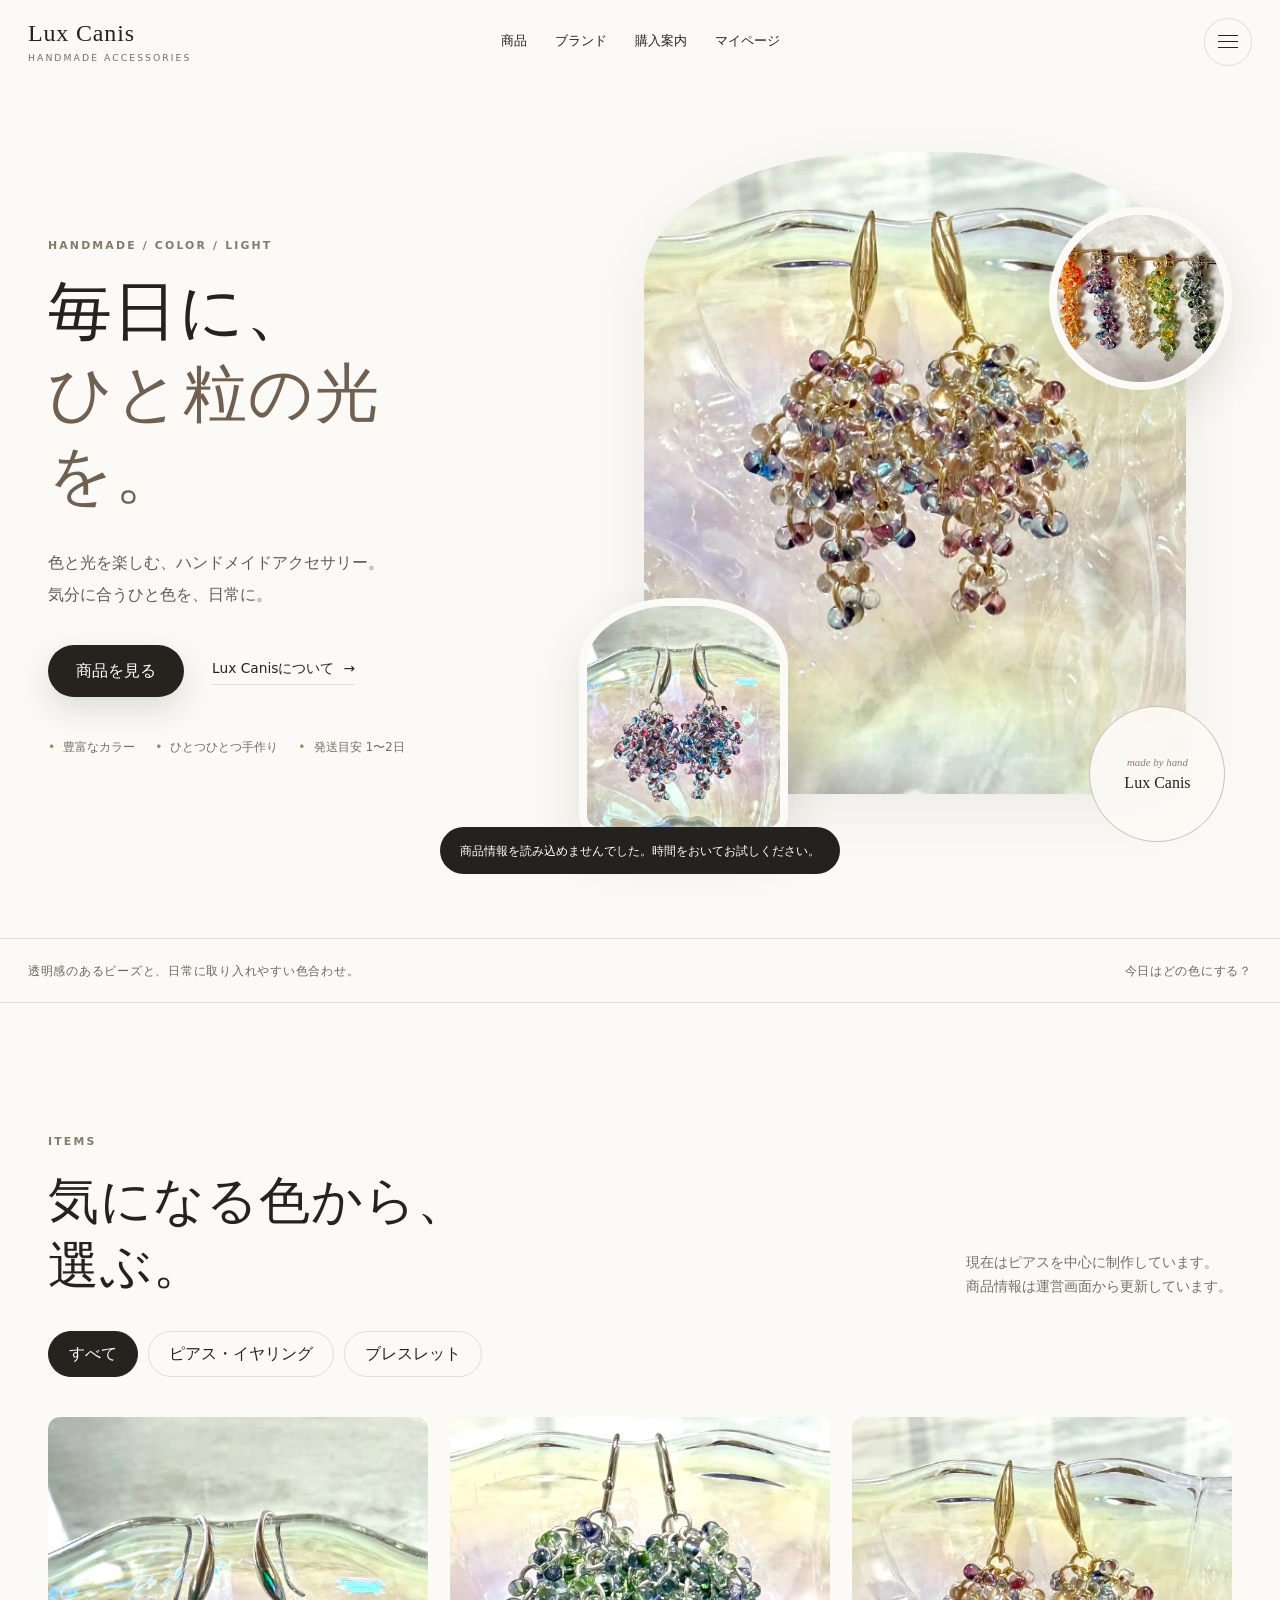
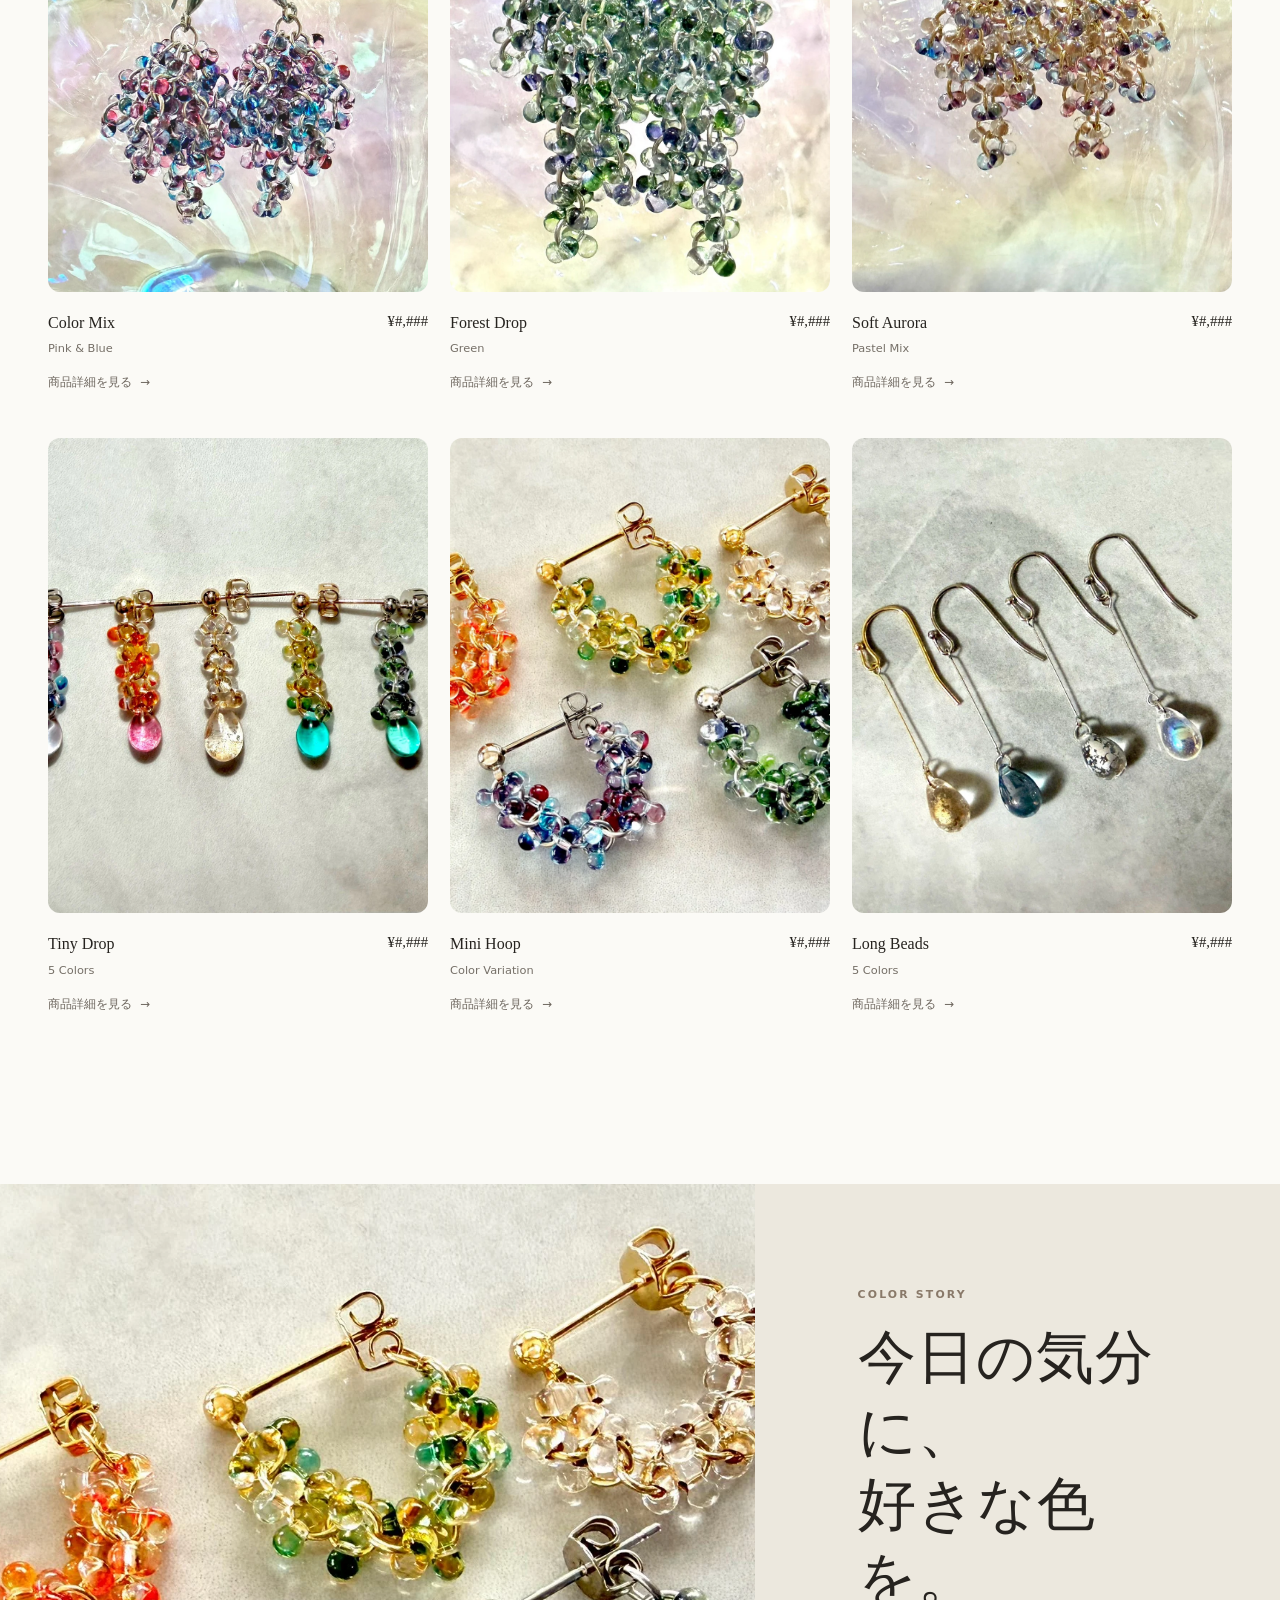
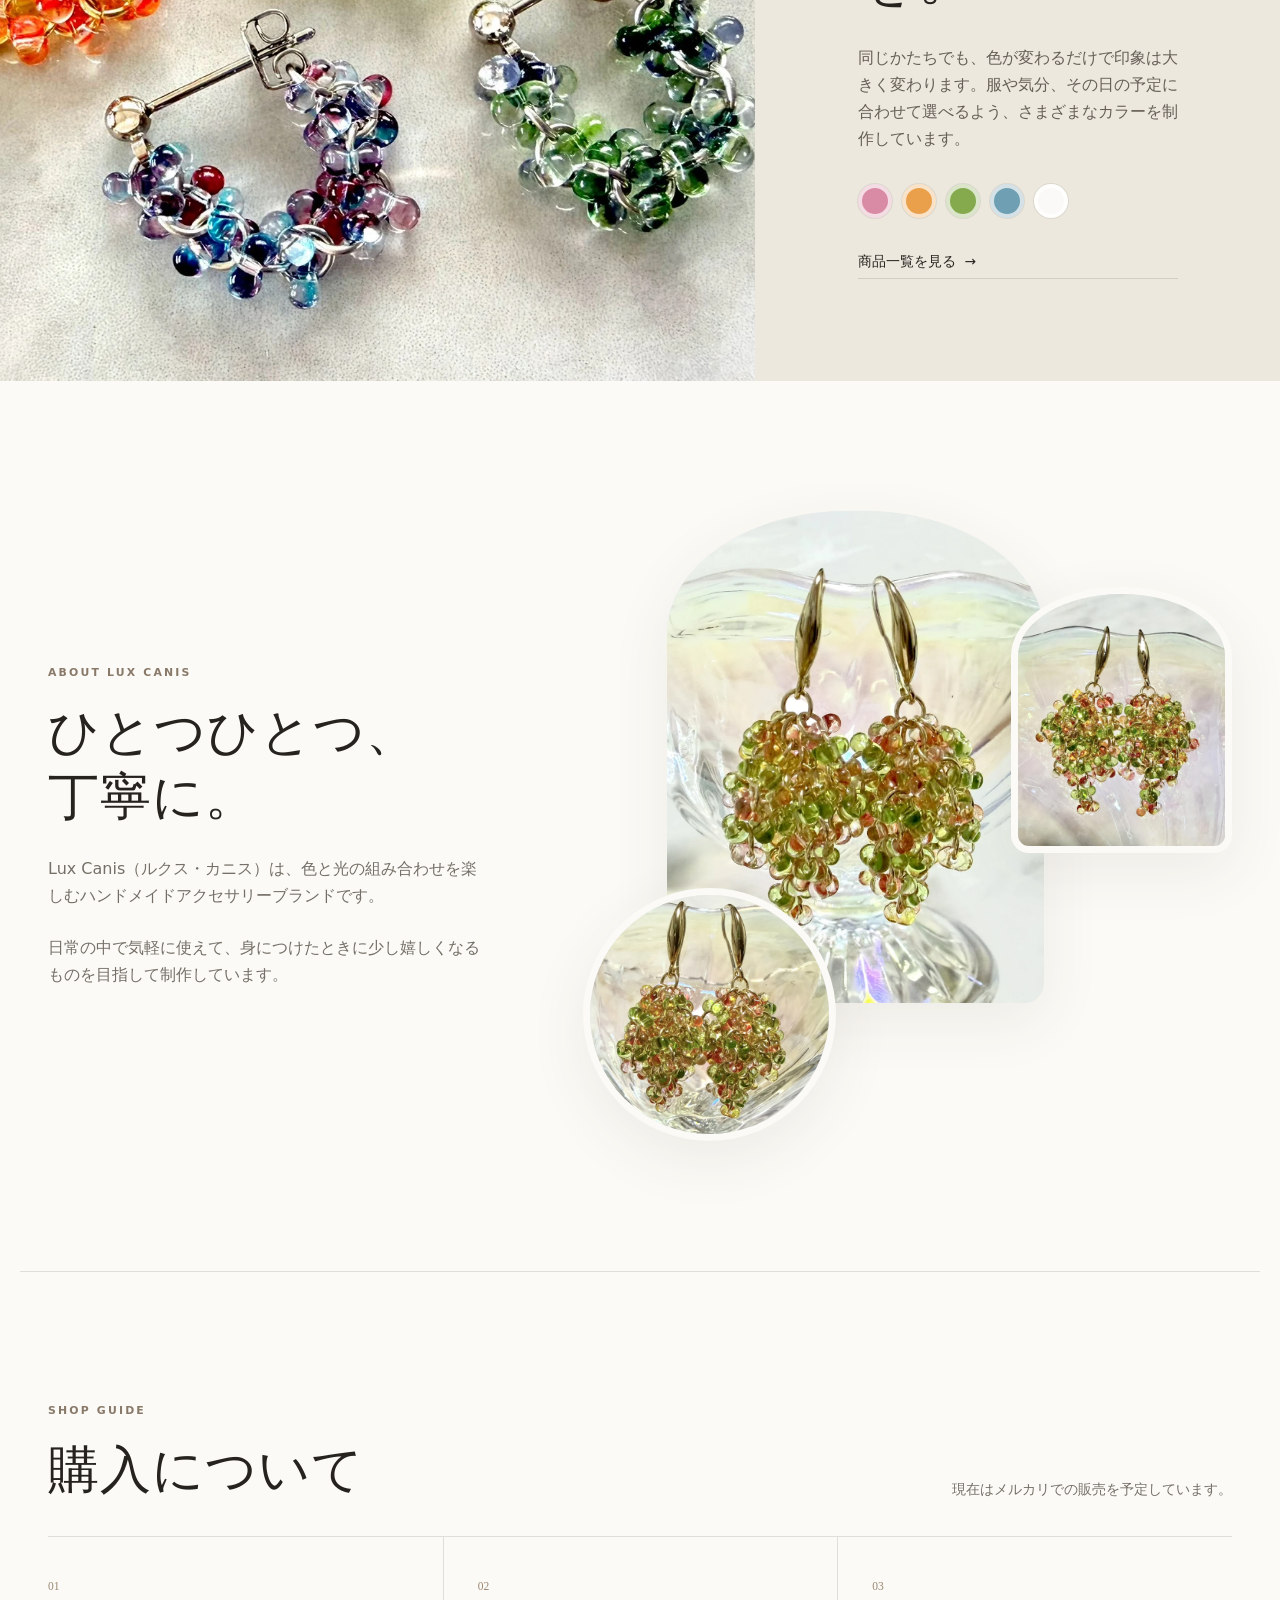
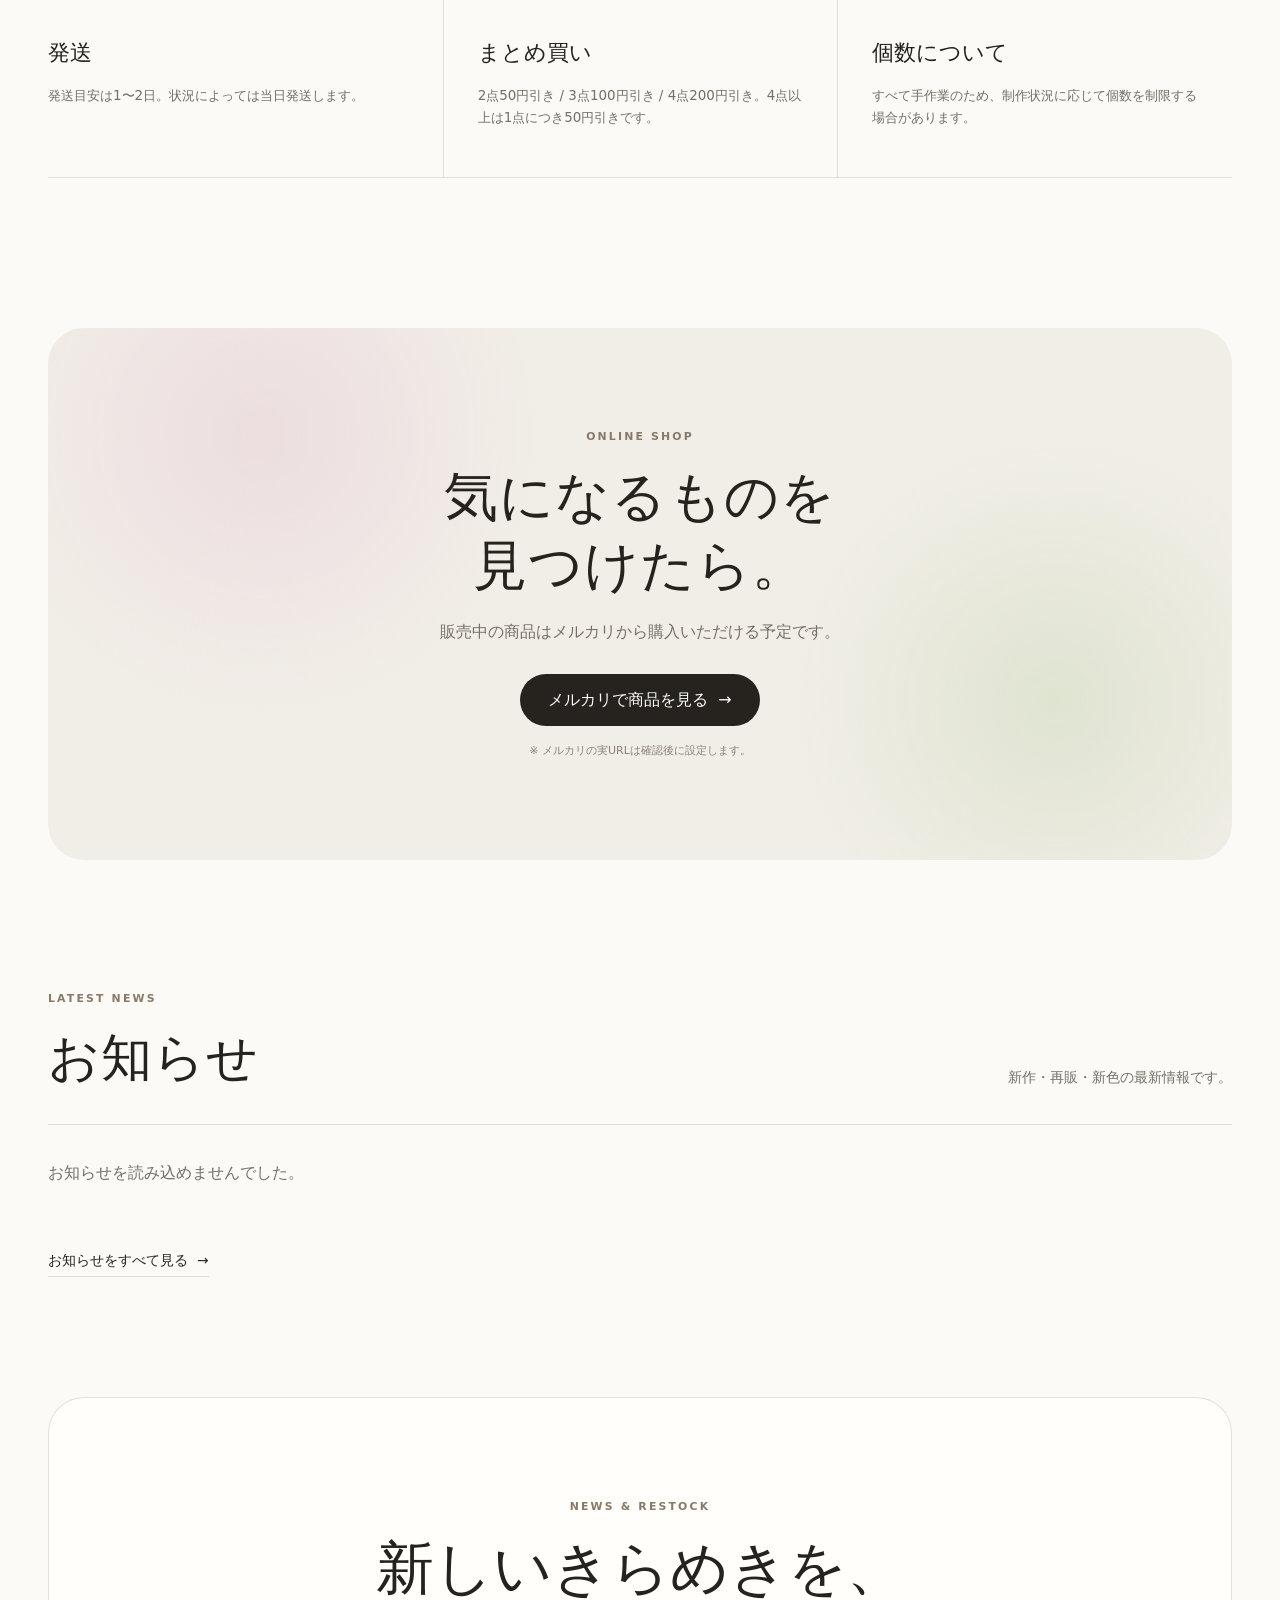
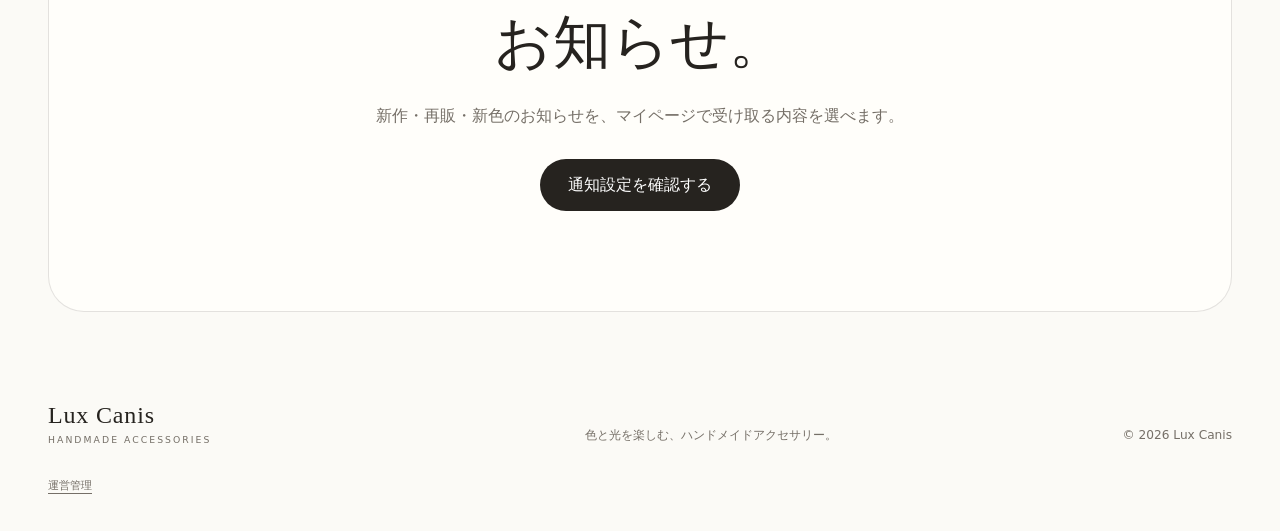
==== index.html @ daccad0c "Complete account and notice workflows" ====
<!doctype html>
<html lang="ja">
<head>
  <meta charset="utf-8">
  <meta name="viewport" content="width=device-width, initial-scale=1, viewport-fit=cover">
  <meta name="description" content="Lux Canis（ルクス・カニス）。色と光を楽しむハンドメイドアクセサリー。">
  <meta name="theme-color" content="#fbfaf6">
  <link rel="manifest" href="./manifest.webmanifest">
  <title>Lux Canis | ハンドメイドアクセサリー</title>
  <link rel="stylesheet" href="./styles.css">
  <script defer src="./script.js"></script>
</head>
<body>
  <header class="site-header" id="top">
    <a class="brand" href="#top" aria-label="トップへ"><span class="brand-name">Lux Canis</span><span class="brand-sub">HANDMADE ACCESSORIES</span></a>
    <nav class="nav" aria-label="メインメニュー"><a href="#items">商品</a><a href="#about">ブランド</a><a href="#guide">購入案内</a><a href="./account.html">マイページ</a></nav>
    <button class="menu-button" type="button" aria-label="メニューを開く" aria-controls="site-menu" aria-expanded="false"><span></span><span></span><span></span></button>
  </header>
  <main>
    <section class="hero" aria-labelledby="hero-title">
      <div class="hero-copy">
        <p class="kicker">HANDMADE / COLOR / LIGHT</p>
        <h1 id="hero-title">毎日に、<br><span>ひと粒の光を。</span></h1>
        <p class="hero-lede">色と光を楽しむ、ハンドメイドアクセサリー。<br>気分に合うひと色を、日常に。</p>
        <div class="hero-actions"><a class="button button-primary" href="#items">商品を見る</a><a class="text-link" href="#about">Lux Canisについて <span aria-hidden="true">→</span></a></div>
        <ul class="hero-notes" aria-label="ショップの特徴"><li>豊富なカラー</li><li>ひとつひとつ手作り</li><li>発送目安 1〜2日</li></ul>
      </div>
      <div class="hero-visual" aria-label="商品写真">
        <figure class="hero-main-photo"><img src="./assets/item-03.webp" alt="透明感のあるビーズピアス" width="1200" height="1600" fetchpriority="high"></figure>
        <figure class="hero-sub-photo hero-sub-photo-a"><img src="./assets/item-01.webp" alt="ピンクとブルーのビーズピアス" width="1200" height="1600"></figure>
        <figure class="hero-sub-photo hero-sub-photo-b"><img src="./assets/item-06.webp" alt="複数カラーのハンドメイドピアス" width="1200" height="1200"></figure>
        <div class="hero-stamp" aria-hidden="true"><span>made by hand</span><strong>Lux Canis</strong></div>
      </div>
    </section>
    <section class="intro-strip" aria-label="ブランド紹介"><p>透明感のあるビーズと、日常に取り入れやすい色合わせ。</p><p>今日はどの色にする？</p></section>

    <section class="section items-section" id="items" aria-labelledby="items-title">
      <div class="section-heading"><div><p class="kicker">ITEMS</p><h2 id="items-title">気になる色から、<br>選ぶ。</h2></div><p>現在はピアスを中心に制作しています。<br>商品情報は運営画面から更新しています。</p></div>
      <div class="category-filters" aria-label="商品カテゴリ">
        <button class="filter-button is-active" type="button" data-filter="all" aria-pressed="true">すべて</button>
        <button class="filter-button" type="button" data-filter="ear">ピアス・イヤリング</button>
        <button class="filter-button" type="button" data-filter="bracelet">ブレスレット</button>
      </div>
      <div class="product-grid">
        <article class="product-card" data-name="Color Mix" data-image="./assets/item-01.webp" data-copy="ピンク、ブルー、クリアの粒が重なる、可愛らしく透明感のあるデザイン。" data-color="Pink / Blue / Clear"><button class="product-open" type="button" aria-label="Color Mixの詳細を見る"><span class="product-image"><img src="./assets/item-01.webp" alt="ピンクとブルーのビーズピアス" loading="lazy"></span><span class="product-meta"><span><strong>Color Mix</strong><small>Pink & Blue</small></span><span class="price">¥#,###</span></span><span class="detail-link">商品詳細を見る <span>→</span></span></button></article>
        <article class="product-card" data-name="Forest Drop" data-image="./assets/item-02.webp" data-copy="深いグリーンと透明感を重ねた、落ち着いた色味のドロップデザイン。" data-color="Green / Clear"><button class="product-open" type="button" aria-label="Forest Dropの詳細を見る"><span class="product-image"><img src="./assets/item-02.webp" alt="グリーン系のビーズピアス" loading="lazy"></span><span class="product-meta"><span><strong>Forest Drop</strong><small>Green</small></span><span class="price">¥#,###</span></span><span class="detail-link">商品詳細を見る <span>→</span></span></button></article>
        <article class="product-card" data-name="Soft Aurora" data-image="./assets/item-03.webp" data-copy="淡いピンクとブルーが光を受けて、やさしくきらめくデザイン。" data-color="Pink / Blue / Gold"><button class="product-open" type="button" aria-label="Soft Auroraの詳細を見る"><span class="product-image"><img src="./assets/item-03.webp" alt="淡い色合いのビーズピアス" loading="lazy"></span><span class="product-meta"><span><strong>Soft Aurora</strong><small>Pastel Mix</small></span><span class="price">¥#,###</span></span><span class="detail-link">商品詳細を見る <span>→</span></span></button></article>
        <article class="product-card" data-name="Tiny Drop" data-image="./assets/item-04.webp" data-copy="小さなビーズと雫モチーフを組み合わせた、日常使いしやすいデザイン。" data-color="5 Colors"><button class="product-open" type="button" aria-label="Tiny Dropの詳細を見る"><span class="product-image"><img src="./assets/item-04.webp" alt="5色の小さなドロップピアス" loading="lazy"></span><span class="product-meta"><span><strong>Tiny Drop</strong><small>5 Colors</small></span><span class="price">¥#,###</span></span><span class="detail-link">商品詳細を見る <span>→</span></span></button></article>
        <article class="product-card" data-name="Mini Hoop" data-image="./assets/item-05.webp" data-copy="ビーズを小さな輪に集めた、ころんとしたフォルムのカラーバリエーション。" data-color="Color Variation"><button class="product-open" type="button" aria-label="Mini Hoopの詳細を見る"><span class="product-image"><img src="./assets/item-05.webp" alt="複数カラーの小さなフープピアス" loading="lazy"></span><span class="product-meta"><span><strong>Mini Hoop</strong><small>Color Variation</small></span><span class="price">¥#,###</span></span><span class="detail-link">商品詳細を見る <span>→</span></span></button></article>
        <article class="product-card" data-name="Long Beads" data-image="./assets/item-07.webp" data-copy="縦のラインを活かした、揺れ感のあるロングタイプ。色違いで楽しめます。" data-color="5 Colors"><button class="product-open" type="button" aria-label="Long Beadsの詳細を見る"><span class="product-image"><img src="./assets/item-07.webp" alt="5色のロングビーズピアス" loading="lazy"></span><span class="product-meta"><span><strong>Long Beads</strong><small>5 Colors</small></span><span class="price">¥#,###</span></span><span class="detail-link">商品詳細を見る <span>→</span></span></button></article>
      </div>
    </section>

    <section class="color-story" aria-labelledby="color-title"><div class="color-story-image"><img src="./assets/item-05.webp" alt="さまざまなカラーのアクセサリー" loading="lazy"></div><div class="color-story-copy"><p class="kicker">COLOR STORY</p><h2 id="color-title">今日の気分に、<br>好きな色を。</h2><p>同じかたちでも、色が変わるだけで印象は大きく変わります。服や気分、その日の予定に合わせて選べるよう、さまざまなカラーを制作しています。</p><div class="swatches" aria-label="カラーパレット"><span class="swatch swatch-pink"></span><span class="swatch swatch-orange"></span><span class="swatch swatch-green"></span><span class="swatch swatch-blue"></span><span class="swatch swatch-clear"></span></div><a class="text-link" href="#items">商品一覧を見る <span aria-hidden="true">→</span></a></div></section>

    <section class="section about-section" id="about" aria-labelledby="about-title"><div class="about-copy"><p class="kicker">ABOUT LUX CANIS</p><h2 id="about-title">ひとつひとつ、<br>丁寧に。</h2><p>Lux Canis（ルクス・カニス）は、色と光の組み合わせを楽しむハンドメイドアクセサリーブランドです。</p><p>日常の中で気軽に使えて、身につけたときに少し嬉しくなるものを目指して制作しています。</p></div><div class="about-gallery"><figure class="about-photo about-photo-large"><img src="./assets/item-09.webp" alt="グリーンとオレンジのビーズピアス" loading="lazy"></figure><figure class="about-photo"><img src="./assets/item-08.webp" alt="雫モチーフのアクセサリー" loading="lazy"></figure><figure class="about-photo"><img src="./assets/item-10.webp" alt="ビーズピアスのアップ" loading="lazy"></figure></div></section>

    <section class="section guide-section" id="guide" aria-labelledby="guide-title"><div class="section-heading compact-heading"><div><p class="kicker">SHOP GUIDE</p><h2 id="guide-title">購入について</h2></div><p>現在はメルカリでの販売を予定しています。</p></div><div class="guide-grid"><article class="guide-card"><span class="guide-number">01</span><h3>発送</h3><p>発送目安は1〜2日。状況によっては当日発送します。</p></article><article class="guide-card"><span class="guide-number">02</span><h3>まとめ買い</h3><p>2点50円引き / 3点100円引き / 4点200円引き。4点以上は1点につき50円引きです。</p></article><article class="guide-card"><span class="guide-number">03</span><h3>個数について</h3><p>すべて手作業のため、制作状況に応じて個数を制限する場合があります。</p></article></div></section>
    <section class="shop-cta" aria-labelledby="shop-title"><p class="kicker">ONLINE SHOP</p><h2 id="shop-title">気になるものを<br>見つけたら。</h2><p>販売中の商品はメルカリから購入いただける予定です。</p><button class="button button-dark pseudo-mercari" type="button">メルカリで商品を見る <span aria-hidden="true">→</span></button><small>※ メルカリの実URLは確認後に設定します。</small></section>
    <section class="section home-notices" id="notices" aria-labelledby="home-notices-title">
      <div class="section-heading compact-heading"><div><p class="kicker">LATEST NEWS</p><h2 id="home-notices-title">お知らせ</h2></div><p>新作・再販・新色の最新情報です。</p></div>
      <div class="home-notice-list" id="home-notice-list" aria-live="polite" aria-busy="true"><p class="home-notice-loading">読み込み中…</p></div>
      <a class="text-link home-notice-more" href="./account.html#notices">お知らせをすべて見る <span aria-hidden="true">→</span></a>
    </section>
    <section class="news-signup" id="news" aria-labelledby="news-title">
      <p class="kicker">NEWS &amp; RESTOCK</p>
      <h2 id="news-title">新しいきらめきを、<br>お知らせ。</h2>
      <p>新作・再販・新色のお知らせを、マイページで受け取る内容を選べます。</p>
      <a class="button button-dark" href="./account.html#notifications">通知設定を確認する</a>
    </section>
  </main>
  <div class="menu-scrim" data-menu-close hidden></div>
  <aside class="site-menu" id="site-menu" aria-hidden="true" aria-label="サイトメニュー">
    <div class="menu-head"><a class="brand" href="#top"><span class="brand-name">Lux Canis</span><span class="brand-sub">HANDMADE ACCESSORIES</span></a><button class="menu-close" type="button" aria-label="メニューを閉じる" data-menu-close>×</button></div>
    <nav class="drawer-nav">
      <a href="#items" data-menu-close><span>01</span>商品を見る</a>
      <a href="#items" data-filter-link="ear" data-menu-close><span>02</span>ピアス・イヤリング</a>
      <a href="#items" data-filter-link="bracelet" data-menu-close><span>03</span>ブレスレット</a>
      <a href="#about" data-menu-close><span>04</span>Lux Canisについて</a>
      <a href="#guide" data-menu-close><span>05</span>購入方法</a>
      <a href="./account.html"><span>06</span>マイページ・通知設定</a>
      <a href="./account.html#notices"><span>07</span>お知らせ</a>
      <a href="./contact.html"><span>08</span>お問い合わせ</a>
    </nav>
    <div class="drawer-social"><button class="demo-action" type="button" data-message="メルカリURLは未設定です。">Mercari ↗</button><button class="demo-action" type="button" data-message="Instagram URLは未設定です。">Instagram ↗</button></div>
    <p class="drawer-note">MENU</p>
  </aside>
  <footer class="footer"><a class="brand footer-brand" href="#top"><span class="brand-name">Lux Canis</span><span class="brand-sub">HANDMADE ACCESSORIES</span></a><p>色と光を楽しむ、ハンドメイドアクセサリー。</p><p class="copyright">© <span id="year"></span> Lux Canis</p></footer>
  <dialog class="product-dialog" id="product-dialog" aria-labelledby="dialog-title"><button class="dialog-close" type="button" aria-label="閉じる">×</button><div class="dialog-grid"><div class="dialog-image-wrap"><img id="dialog-image" src="" alt=""></div><div class="dialog-copy"><p class="kicker">ITEM DETAIL</p><h2 id="dialog-title"></h2><p class="dialog-price">¥#,###</p><p id="dialog-description"></p><dl class="detail-list"><div><dt>カラー</dt><dd id="dialog-color"></dd></div><div><dt>発送目安</dt><dd>1〜2日</dd></div><div><dt>販売</dt><dd>メルカリ予定</dd></div></dl><button class="button button-dark pseudo-mercari" type="button">メルカリで購入する <span aria-hidden="true">→</span></button><p class="dialog-note">※ 価格・商品名・販売URLは確認用表示です。</p></div></div></dialog>
  <div class="toast" id="toast" role="status" aria-live="polite">メルカリURLはまだ未設定です。</div>
</body>
</html>
---- styles.css ----
:root {
  --bg: #fbfaf6;
  --paper: #fffefa;
  --ink: #26231f;
  --muted: #756f67;
  --line: rgba(38, 35, 31, 0.13);
  --gold: #a78655;
  --pink: #ead5dc;
  --green: #d9e0c9;
  --blue: #d8e2e5;
  --radius-sm: 12px;
  --radius-md: 22px;
  --radius-lg: 36px;
  --shadow: 0 18px 60px rgba(73, 62, 51, 0.08);
  --max: 1240px;
}

* { box-sizing: border-box; }
html { scroll-behavior: smooth; }
body {
  margin: 0;
  background: var(--bg);
  color: var(--ink);
  font-family: "Yu Gothic", "Hiragino Kaku Gothic ProN", "Noto Sans JP", system-ui, sans-serif;
  line-height: 1.7;
  -webkit-font-smoothing: antialiased;
}
body.dialog-open { overflow: hidden; }
a { color: inherit; text-decoration: none; }
img { display: block; width: 100%; height: 100%; object-fit: cover; }
button, input { font: inherit; }
button { color: inherit; }

.site-header {
  position: sticky;
  top: 0;
  z-index: 30;
  display: grid;
  grid-template-columns: 1fr auto 1fr;
  align-items: center;
  gap: 28px;
  min-height: 84px;
  padding: 14px max(28px, calc((100vw - var(--max)) / 2));
  background: color-mix(in srgb, var(--bg) 88%, transparent);
  backdrop-filter: blur(16px);
  border-bottom: 1px solid transparent;
  transition: border-color .2s ease, background .2s ease;
}
.site-header.scrolled { border-color: var(--line); }
.brand { display: inline-flex; width: fit-content; flex-direction: column; line-height: 1.1; }
.brand-name {
  font-family: Georgia, "Times New Roman", serif;
  font-size: 1.5rem;
  letter-spacing: .035em;
}
.brand-sub {
  margin-top: 7px;
  font-size: .58rem;
  letter-spacing: .22em;
  color: var(--muted);
}
.nav { display: flex; align-items: center; gap: 28px; font-size: .84rem; }
.nav a { position: relative; padding: 10px 0; }
.nav a::after {
  content: "";
  position: absolute;
  left: 0; right: 100%; bottom: 5px;
  height: 1px; background: currentColor;
  transition: right .2s ease;
}
.nav a:hover::after { right: 0; }
.header-cta {
  justify-self: end;
  display: inline-flex;
  align-items: center;
  justify-content: center;
  min-height: 42px;
  padding: 0 20px;
  border: 1px solid var(--ink);
  border-radius: 999px;
  font-size: .78rem;
  letter-spacing: .04em;
}

.hero {
  max-width: var(--max);
  margin: 0 auto;
  padding: 68px 28px 96px;
  display: grid;
  grid-template-columns: minmax(0, .82fr) minmax(480px, 1.18fr);
  align-items: center;
  gap: clamp(36px, 6vw, 92px);
  min-height: calc(100vh - 84px);
}
.hero-copy { padding: 30px 0; }
.kicker {
  margin: 0 0 16px;
  font-size: .68rem;
  font-weight: 700;
  letter-spacing: .2em;
  color: #897969;
}
.hero h1,
.section h2,
.color-story h2,
.shop-cta h2,
.dialog-copy h2 {
  margin: 0;
  font-family: "Yu Mincho", "Hiragino Mincho ProN", Georgia, serif;
  font-weight: 500;
  letter-spacing: .02em;
  line-height: 1.28;
}
.hero h1 { font-size: clamp(3rem, 5vw, 5.6rem); }
.hero h1 span { color: #715f4f; }
.hero-lede { margin: 30px 0 0; font-size: 1rem; color: #625c55; line-height: 2; }
.hero-actions { display: flex; align-items: center; gap: 28px; margin-top: 34px; }
.button {
  display: inline-flex;
  align-items: center;
  justify-content: center;
  gap: 10px;
  border: 0;
  border-radius: 999px;
  min-height: 52px;
  padding: 0 28px;
  cursor: pointer;
  transition: transform .18s ease, box-shadow .18s ease, background .18s ease;
}
.button:hover { transform: translateY(-2px); }
.button-primary { background: var(--ink); color: white; box-shadow: 0 12px 32px rgba(38,35,31,.14); }
.button-dark { background: var(--ink); color: #fff; }
.text-link { display: inline-flex; gap: 9px; align-items: center; font-size: .86rem; border-bottom: 1px solid var(--line); padding-bottom: 4px; }
.hero-notes { display: flex; flex-wrap: wrap; gap: 10px 20px; margin: 40px 0 0; padding: 0; list-style: none; color: var(--muted); font-size: .76rem; }
.hero-notes li::before { content: "•"; margin-right: 8px; color: var(--gold); }

.hero-visual { position: relative; min-height: 690px; }
.hero-main-photo {
  position: absolute;
  inset: 0 7% 7% 10%;
  margin: 0;
  overflow: hidden;
  border-radius: 45% 45% 28px 28px / 20% 20% 28px 28px;
  box-shadow: var(--shadow);
  background: #eee;
}
.hero-main-photo img { object-position: 50% 52%; }
.hero-sub-photo {
  position: absolute;
  margin: 0;
  overflow: hidden;
  border: 8px solid var(--bg);
  box-shadow: 0 18px 50px rgba(73,62,51,.14);
}
.hero-sub-photo-a { width: 32%; aspect-ratio: .88; left: 0; bottom: 1%; border-radius: 45% 45% 20px 20px / 28% 28% 20px 20px; }
.hero-sub-photo-b { width: 28%; aspect-ratio: 1; right: 0; top: 8%; border-radius: 50%; }
.hero-stamp {
  position: absolute;
  right: 1%; bottom: 0;
  width: 136px; height: 136px;
  border: 1px solid rgba(113,95,79,.35);
  border-radius: 50%;
  display: grid;
  place-content: center;
  text-align: center;
  background: rgba(251,250,246,.92);
  backdrop-filter: blur(6px);
}
.hero-stamp span { font: italic .68rem Georgia, serif; color: #8f7e6e; }
.hero-stamp strong { margin-top: 6px; font: 500 1rem Georgia, serif; }

.intro-strip {
  border-top: 1px solid var(--line);
  border-bottom: 1px solid var(--line);
  padding: 21px max(28px, calc((100vw - var(--max)) / 2));
  display: flex;
  justify-content: space-between;
  gap: 30px;
  color: #6d665e;
  font-size: .78rem;
  letter-spacing: .06em;
}
.intro-strip p { margin: 0; }

.section { max-width: var(--max); margin: 0 auto; padding: 130px 28px; }
.section-heading { display: flex; justify-content: space-between; gap: 40px; align-items: end; margin-bottom: 54px; }
.section-heading h2, .about-section h2 { font-size: clamp(2.2rem, 4vw, 4.2rem); }
.section-heading > p { max-width: 430px; margin: 0; color: var(--muted); font-size: .88rem; }

.product-grid { display: grid; grid-template-columns: repeat(3, 1fr); gap: 46px 22px; }
.product-card { min-width: 0; }
.product-open { display: block; width: 100%; padding: 0; border: 0; background: transparent; text-align: left; cursor: pointer; }
.product-image {
  display: block;
  aspect-ratio: 4 / 5;
  overflow: hidden;
  background: #efede8;
  border-radius: var(--radius-sm);
}
.product-image img { transition: transform .5s cubic-bezier(.2,.7,.2,1); }
.product-open:hover .product-image img { transform: scale(1.025); }
.product-meta { display: flex; justify-content: space-between; gap: 15px; margin-top: 17px; }
.product-meta > span:first-child { display: flex; flex-direction: column; }
.product-meta strong { font-family: Georgia, serif; font-size: 1rem; font-weight: 500; }
.product-meta small { margin-top: 3px; color: var(--muted); font-size: .71rem; }
.price { font-family: Georgia, serif; font-size: .92rem; white-space: nowrap; }
.detail-link { display: flex; align-items: center; gap: 8px; margin-top: 14px; color: #6d665e; font-size: .74rem; }
.detail-link span { transition: transform .2s ease; }
.product-open:hover .detail-link span { transform: translateX(4px); }

.color-story {
  max-width: 1460px;
  margin: 40px auto 0;
  background: #ece8de;
  min-height: 690px;
  display: grid;
  grid-template-columns: 1.18fr .82fr;
}
.color-story-image { overflow: hidden; min-height: 610px; }
.color-story-image img { object-position: center; }
.color-story-copy { padding: clamp(60px, 8vw, 120px); display: flex; flex-direction: column; justify-content: center; }
.color-story-copy h2 { font-size: clamp(2.5rem, 4.5vw, 4.8rem); }
.color-story-copy > p:not(.kicker) { margin: 28px 0 0; color: #665f57; max-width: 500px; }
.swatches { display: flex; gap: 10px; margin: 32px 0; }
.swatch { width: 34px; height: 34px; border-radius: 50%; border: 4px solid rgba(255,255,255,.7); box-shadow: 0 0 0 1px rgba(38,35,31,.08); }
.swatch-pink { background: #d98aa5; }
.swatch-orange { background: #eaa04b; }
.swatch-green { background: #85a94d; }
.swatch-blue { background: #6f9fb2; }
.swatch-clear { background: rgba(255,255,255,.74); }

.about-section { display: grid; grid-template-columns: .8fr 1.2fr; align-items: center; gap: clamp(50px, 8vw, 110px); }
.about-copy > p:not(.kicker) { max-width: 480px; margin: 25px 0 0; color: var(--muted); }
.about-gallery { min-height: 630px; position: relative; }
.about-photo { position: absolute; margin: 0; overflow: hidden; background: #eee; box-shadow: var(--shadow); }
.about-photo-large { left: 13%; top: 0; width: 58%; height: 78%; border-radius: 48% 48% 20px 20px / 25% 25% 20px 20px; }
.about-photo:not(.about-photo-large):nth-child(2) { right: 0; top: 12%; width: 34%; aspect-ratio: .83; border-radius: 50% 50% 18px 18px / 26% 26% 18px 18px; border: 7px solid var(--bg); }
.about-photo:not(.about-photo-large):nth-child(3) { left: 0; bottom: 0; width: 39%; aspect-ratio: 1; border-radius: 50%; border: 7px solid var(--bg); }

.compact-heading { margin-bottom: 34px; }
.guide-section { border-top: 1px solid var(--line); }
.guide-grid { display: grid; grid-template-columns: repeat(3, 1fr); border-top: 1px solid var(--line); border-bottom: 1px solid var(--line); }
.guide-card { padding: 34px 34px 38px 0; min-height: 240px; }
.guide-card + .guide-card { border-left: 1px solid var(--line); padding-left: 34px; }
.guide-number { color: #9a8874; font: .72rem Georgia, serif; }
.guide-card h3 { margin: 36px 0 12px; font-family: "Yu Mincho", Georgia, serif; font-size: 1.4rem; font-weight: 500; }
.guide-card p { margin: 0; color: var(--muted); font-size: .84rem; }

.shop-cta {
  margin: 20px auto 0;
  max-width: calc(var(--max) - 56px);
  padding: 100px 28px;
  text-align: center;
  background:
    radial-gradient(circle at 18% 20%, rgba(234,213,220,.65), transparent 26%),
    radial-gradient(circle at 85% 70%, rgba(217,224,201,.75), transparent 24%),
    #f1eee7;
  border-radius: var(--radius-lg);
}
.shop-cta h2 { font-size: clamp(2.1rem, 4.2vw, 4.4rem); }
.shop-cta > p:not(.kicker) { color: var(--muted); margin: 18px 0 28px; }
.shop-cta small { display: block; margin-top: 16px; color: #8a8178; font-size: .69rem; }

.footer { max-width: var(--max); margin: 0 auto; padding: 90px 28px 36px; display: grid; grid-template-columns: 1fr 1fr auto; align-items: end; gap: 30px; color: var(--muted); }
.footer p { margin: 0; font-size: .76rem; }
.admin-demo-link { font-size: .7rem; color: var(--muted); text-decoration: underline; text-underline-offset: 4px; }
.footer-brand .brand-name { color: var(--ink); }
.copyright { text-align: right; }

.product-dialog {
  width: min(980px, calc(100vw - 36px));
  max-height: calc(100vh - 36px);
  padding: 0;
  border: 0;
  border-radius: 26px;
  overflow: auto;
  color: var(--ink);
  background: var(--paper);
  box-shadow: 0 30px 100px rgba(22,18,14,.25);
}
.product-dialog::backdrop { background: rgba(28,24,20,.52); backdrop-filter: blur(5px); }
.dialog-close {
  position: absolute;
  right: 18px; top: 16px;
  z-index: 2;
  width: 42px; height: 42px;
  border: 0; border-radius: 50%;
  background: rgba(251,250,246,.9);
  cursor: pointer;
  font-size: 1.4rem;
}
.dialog-grid { display: grid; grid-template-columns: 1.05fr .95fr; min-height: 600px; }
.dialog-image-wrap { min-height: 600px; background: #eee; }
.dialog-copy { padding: 72px 58px; display: flex; flex-direction: column; justify-content: center; }
.dialog-copy h2 { font-size: clamp(2rem, 3.2vw, 3.6rem); }
.dialog-price { margin: 18px 0 28px; font: 1.15rem Georgia, serif; }
.dialog-copy > p:not(.kicker):not(.dialog-price):not(.dialog-note) { color: var(--muted); }
.detail-list { margin: 30px 0; border-top: 1px solid var(--line); }
.detail-list > div { display: grid; grid-template-columns: 100px 1fr; gap: 20px; padding: 13px 0; border-bottom: 1px solid var(--line); font-size: .78rem; }
.detail-list dt { color: var(--muted); }
.detail-list dd { margin: 0; }
.dialog-note { color: #8a8178; font-size: .68rem; margin: 14px 0 0; }
.toast {
  position: fixed;
  left: 50%; bottom: 26px;
  z-index: 60;
  transform: translate(-50%, 18px);
  opacity: 0;
  pointer-events: none;
  padding: 13px 20px;
  border-radius: 999px;
  background: #24211e;
  color: #fff;
  font-size: .78rem;
  transition: opacity .2s ease, transform .2s ease;
}
.toast.show { opacity: 1; transform: translate(-50%, 0); }

@media (max-width: 1040px) {
  .site-header { grid-template-columns: 1fr auto; }
  .nav { display: none; }
  .hero { grid-template-columns: .9fr 1.1fr; gap: 35px; }
  .hero-visual { min-height: 590px; }
  .product-grid { grid-template-columns: repeat(2, 1fr); }
  .color-story { margin-inline: 20px; }
  .about-section { gap: 45px; }
  .about-gallery { min-height: 540px; }
}

@media (max-width: 760px) {
  .site-header { min-height: 70px; padding: 11px 18px; }
  .brand-name { font-size: 1.25rem; }
  .brand-sub { font-size: .5rem; }
  .header-cta { min-height: 38px; padding: 0 14px; font-size: .7rem; }

  .hero {
    padding: 46px 18px 76px;
    min-height: 0;
    grid-template-columns: 1fr;
    gap: 34px;
  }
  .hero-copy { padding: 0; }
  .hero h1 { font-size: clamp(2.65rem, 12vw, 4.5rem); }
  .hero-lede { font-size: .9rem; margin-top: 22px; }
  .hero-actions { gap: 20px; margin-top: 28px; }
  .hero-notes { margin-top: 28px; gap: 7px 14px; }
  .hero-visual { min-height: 520px; }
  .hero-main-photo { inset: 0 4% 6% 9%; border-radius: 42% 42% 20px 20px / 18% 18% 20px 20px; }
  .hero-sub-photo-a { width: 35%; left: 0; bottom: 1%; border-width: 5px; }
  .hero-sub-photo-b { width: 30%; top: 7%; border-width: 5px; }
  .hero-stamp { width: 104px; height: 104px; right: 0; }
  .hero-stamp strong { font-size: .82rem; }
  .hero-stamp span { font-size: .55rem; }

  .intro-strip { padding: 17px 18px; flex-direction: column; gap: 5px; font-size: .7rem; }
  .section { padding: 94px 18px; }
  .section-heading { display: block; margin-bottom: 36px; }
  .section-heading > p { margin-top: 16px; }
  .product-grid { grid-template-columns: repeat(2, minmax(0, 1fr)); gap: 34px 12px; }
  .product-meta { display: block; }
  .price { display: block; margin-top: 8px; }
  .product-meta strong { font-size: .88rem; }
  .detail-link { font-size: .69rem; }

  .color-story { margin: 0; grid-template-columns: 1fr; }
  .color-story-image { min-height: 480px; }
  .color-story-copy { padding: 68px 22px 76px; }

  .about-section { grid-template-columns: 1fr; }
  .about-copy { order: 1; }
  .about-gallery { order: 2; min-height: 510px; }
  .about-photo-large { width: 64%; left: 13%; }

  .guide-grid { grid-template-columns: 1fr; }
  .guide-card { min-height: 0; padding: 28px 0 32px; }
  .guide-card + .guide-card { border-left: 0; border-top: 1px solid var(--line); padding-left: 0; }
  .guide-card h3 { margin-top: 20px; }

  .shop-cta { margin: 0 18px; padding: 76px 20px; border-radius: 28px; }
  .footer { grid-template-columns: 1fr; padding: 70px 18px 30px; }
  .copyright { text-align: left; }

  .product-dialog { width: calc(100vw - 18px); max-height: calc(100vh - 18px); border-radius: 20px; }
  .dialog-grid { grid-template-columns: 1fr; }
  .dialog-image-wrap { min-height: 0; aspect-ratio: 1 / 1; }
  .dialog-copy { padding: 42px 24px 34px; }
  .dialog-close { right: 12px; top: 12px; }
}

@media (max-width: 420px) {
  .header-cta { display: none; }
  .site-header { grid-template-columns: 1fr; }
  .hero-actions { align-items: flex-start; flex-direction: column; gap: 16px; }
  .button { min-height: 50px; }
  .hero-visual { min-height: 470px; }
  .hero-stamp { width: 92px; height: 92px; }
  .product-grid { grid-template-columns: 1fr; }
  .product-image { aspect-ratio: 1 / 1.15; }
  .toast { width: calc(100vw - 32px); text-align: center; }
}

@media (prefers-reduced-motion: reduce) {
  html { scroll-behavior: auto; }
  *, *::before, *::after { transition-duration: .01ms !important; animation-duration: .01ms !important; animation-iteration-count: 1 !important; }
}

/* V2 navigation and catalog */
body.menu-open { overflow: hidden; }
.menu-button, .menu-close {
  width: 48px; height: 48px; border: 0; border-radius: 50%; background: transparent;
  display: grid; place-content: center; cursor: pointer; touch-action: manipulation;
}
.menu-button { justify-self: end; gap: 5px; border: 1px solid var(--line); }
.menu-button span { display: block; width: 20px; height: 1px; background: var(--ink); }
.menu-close { font-size: 1.8rem; border: 1px solid var(--line); }
.menu-button:focus-visible, .menu-close:focus-visible, .filter-button:focus-visible, .drawer-nav a:focus-visible, .drawer-link:focus-visible { outline: 3px solid #a78655; outline-offset: 3px; }
.menu-scrim { position: fixed; inset: 0; z-index: 80; background: rgba(25,22,19,.48); backdrop-filter: blur(3px); }
.site-menu {
  position: fixed; inset: 0 0 0 auto; z-index: 90; width: min(520px, 100%); padding: 24px clamp(24px, 6vw, 54px) max(28px, env(safe-area-inset-bottom));
  background: var(--paper); transform: translateX(102%); visibility: hidden; transition: transform .28s ease, visibility .28s;
  display: flex; flex-direction: column; overflow-y: auto;
}
.site-menu.is-open { transform: translateX(0); visibility: visible; }
.menu-head { display: flex; justify-content: space-between; align-items: center; }
.drawer-nav { display: grid; margin-top: clamp(52px, 10vh, 100px); border-top: 1px solid var(--line); }
.drawer-nav a, .drawer-link { min-height: 64px; border: 0; border-bottom: 1px solid var(--line); background: transparent; color: var(--ink); display: flex; align-items: center; gap: 18px; font-size: 1rem; text-align: left; cursor: pointer; }
.drawer-nav span { color: var(--gold); font: .72rem Georgia, serif; width: 24px; }
.drawer-social { display: flex; gap: 12px; margin-top: 28px; }
.drawer-social button { min-height: 48px; padding: 0 18px; border: 1px solid var(--line); border-radius: 999px; background: transparent; cursor: pointer; }
.drawer-note { margin: auto 0 0; padding-top: 36px; color: #d9d1c8; font: 4.5rem/1 Georgia, serif; }
.category-filters { display: flex; flex-wrap: wrap; gap: 10px; margin: -22px 0 40px; }
.filter-button { min-height: 46px; padding: 0 20px; border: 1px solid var(--line); border-radius: 999px; background: transparent; cursor: pointer; }
.filter-button.is-active { background: var(--ink); border-color: var(--ink); color: #fff; }
.product-image { position: relative; }
.product-badge { position: absolute; z-index: 2; left: 12px; top: 12px; padding: 7px 10px; border-radius: 999px; background: var(--paper); font-size: .66rem; font-weight: 700; letter-spacing: .08em; box-shadow: 0 6px 20px rgba(0,0,0,.1); }
.product-badge-low { background: #7b5232; color: #fff; }
.product-badge-sold { background: #24211e; color: #fff; }
.product-facts { display: grid; gap: 2px; margin-top: 10px; color: var(--muted); font-size: .7rem; }
.catalog-empty { padding: 70px 24px; border: 1px solid var(--line); border-radius: 24px; text-align: center; background: var(--paper); }
.catalog-empty h3 { margin: 0; font: 500 clamp(1.8rem, 3vw, 3rem) "Yu Mincho", Georgia, serif; }
.catalog-empty > p:last-child { margin: 14px 0 0; color: var(--muted); }
.home-notices { padding-bottom: 0; }
.home-notice-list { display: grid; border-top: 1px solid var(--line); }
.home-notice-card { padding: 24px 0; border-bottom: 1px solid var(--line); display: grid; grid-template-columns: 150px 1fr; gap: 28px; }
.home-notice-meta { display: grid; align-content: start; gap: 8px; color: var(--muted); font-size: .72rem; }
.home-notice-meta span { width: max-content; padding: 6px 10px; border-radius: 999px; background: var(--ink); color: #fff; font-size: .65rem; font-weight: 800; letter-spacing: .08em; }
.home-notice-card h3 { margin: 0; font: 500 1.3rem/1.5 "Yu Mincho", Georgia, serif; }
.home-notice-card p { margin: 8px 0 0; max-width: 760px; color: var(--muted); line-height: 1.8; white-space: pre-wrap; }
.home-notice-card a { min-height: 44px; margin-top: 8px; display: inline-flex; align-items: center; font-size: .78rem; font-weight: 700; }
.home-notice-loading,.home-notice-empty { padding: 34px 0; color: var(--muted); }
.home-notice-more { margin-top: 28px; }
.news-signup { max-width: calc(var(--max) - 56px); margin: 120px auto 0; padding: clamp(60px, 8vw, 100px) 28px; text-align: center; border: 1px solid var(--line); border-radius: var(--radius-lg); background: var(--paper); }
.news-signup h2 { margin: 0; font: 500 clamp(2.2rem, 4.5vw, 4.8rem)/1.28 "Yu Mincho", Georgia, serif; }
.news-signup > p:not(.kicker) { max-width: 600px; margin: 22px auto 30px; color: var(--muted); }
@media (max-width: 760px) {
  .site-header { grid-template-columns: 1fr auto; }
  .nav { display: none; }
  .category-filters { margin-top: -12px; overflow-x: auto; flex-wrap: nowrap; padding-bottom: 4px; scrollbar-width: none; }
  .filter-button { white-space: nowrap; }
  .product-facts { font-size: .72rem; }
  .home-notice-card { grid-template-columns: 1fr; gap: 14px; padding: 22px 0; }
  .home-notice-meta { grid-template-columns: auto 1fr; align-items: center; }
  .news-signup { margin: 70px 18px 0; padding: 64px 20px; border-radius: 28px; }
}
@media (max-width: 420px) { .menu-button { display: grid; } }
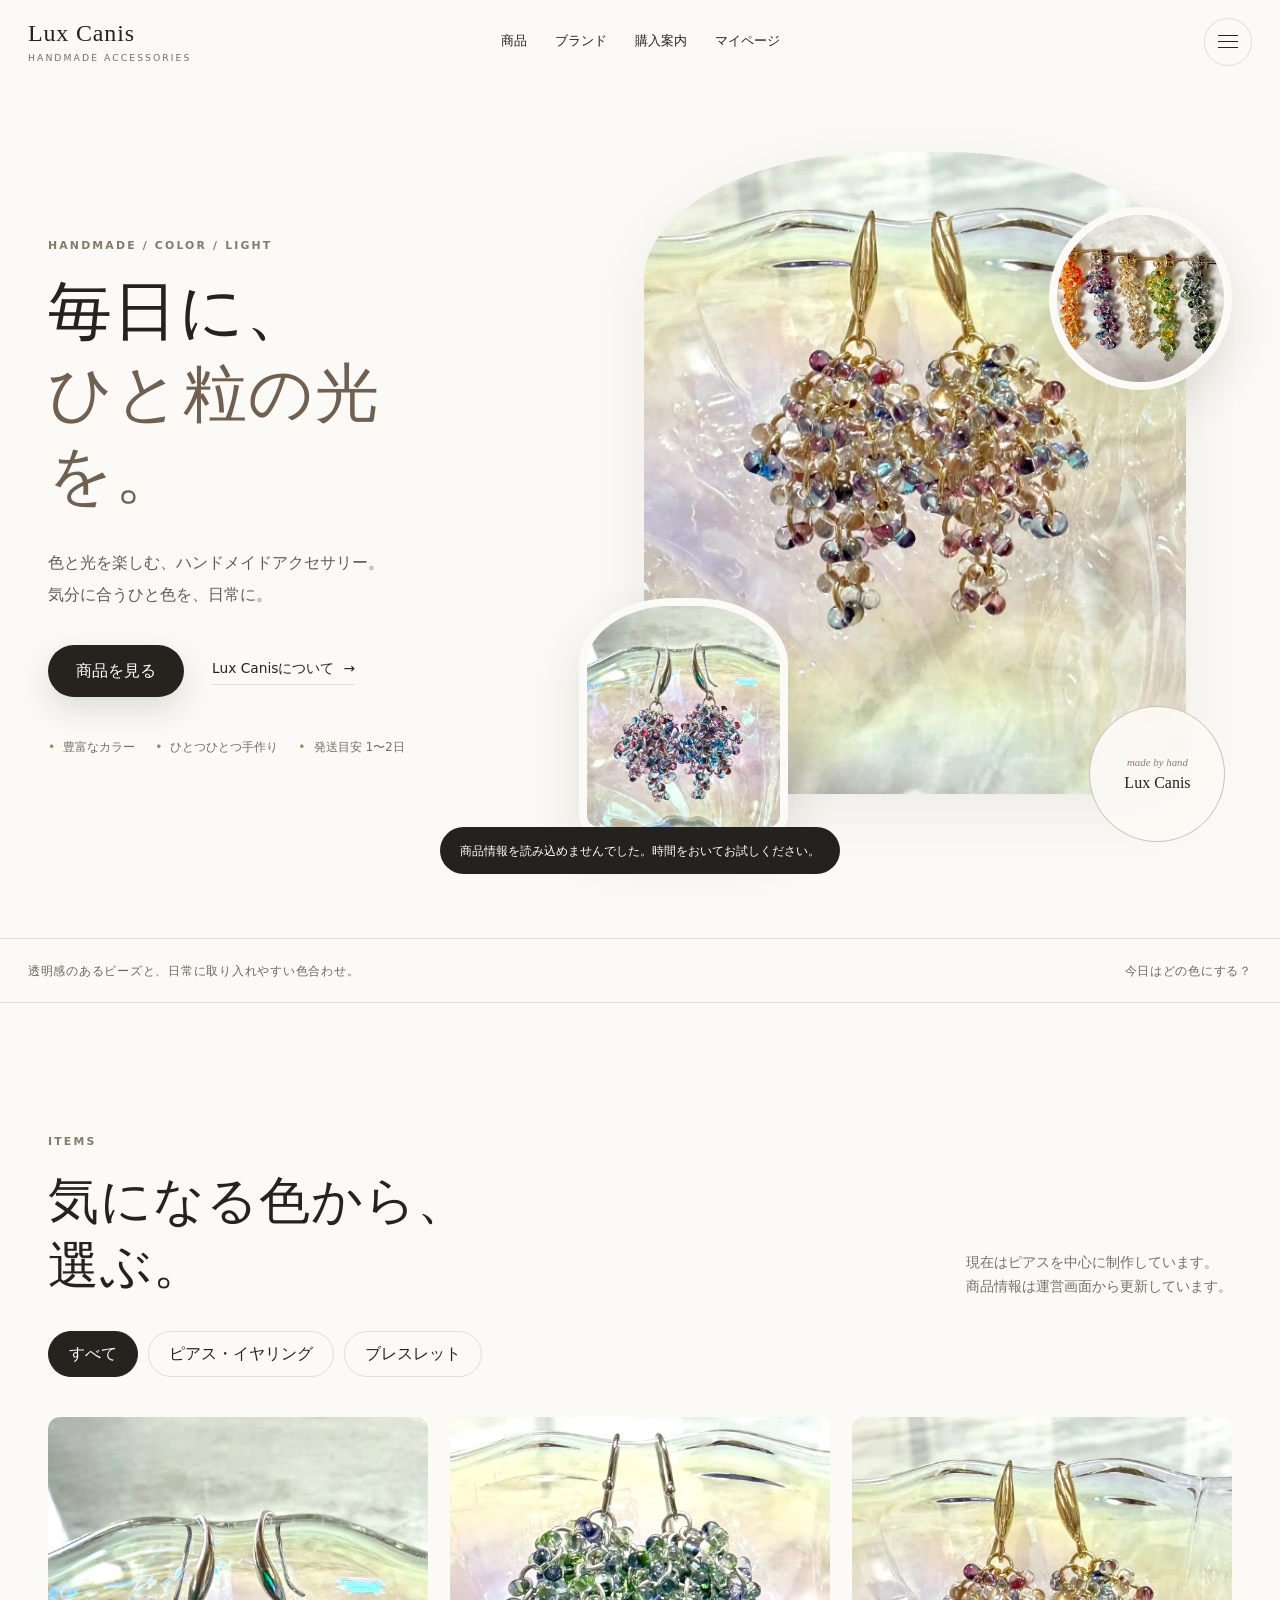
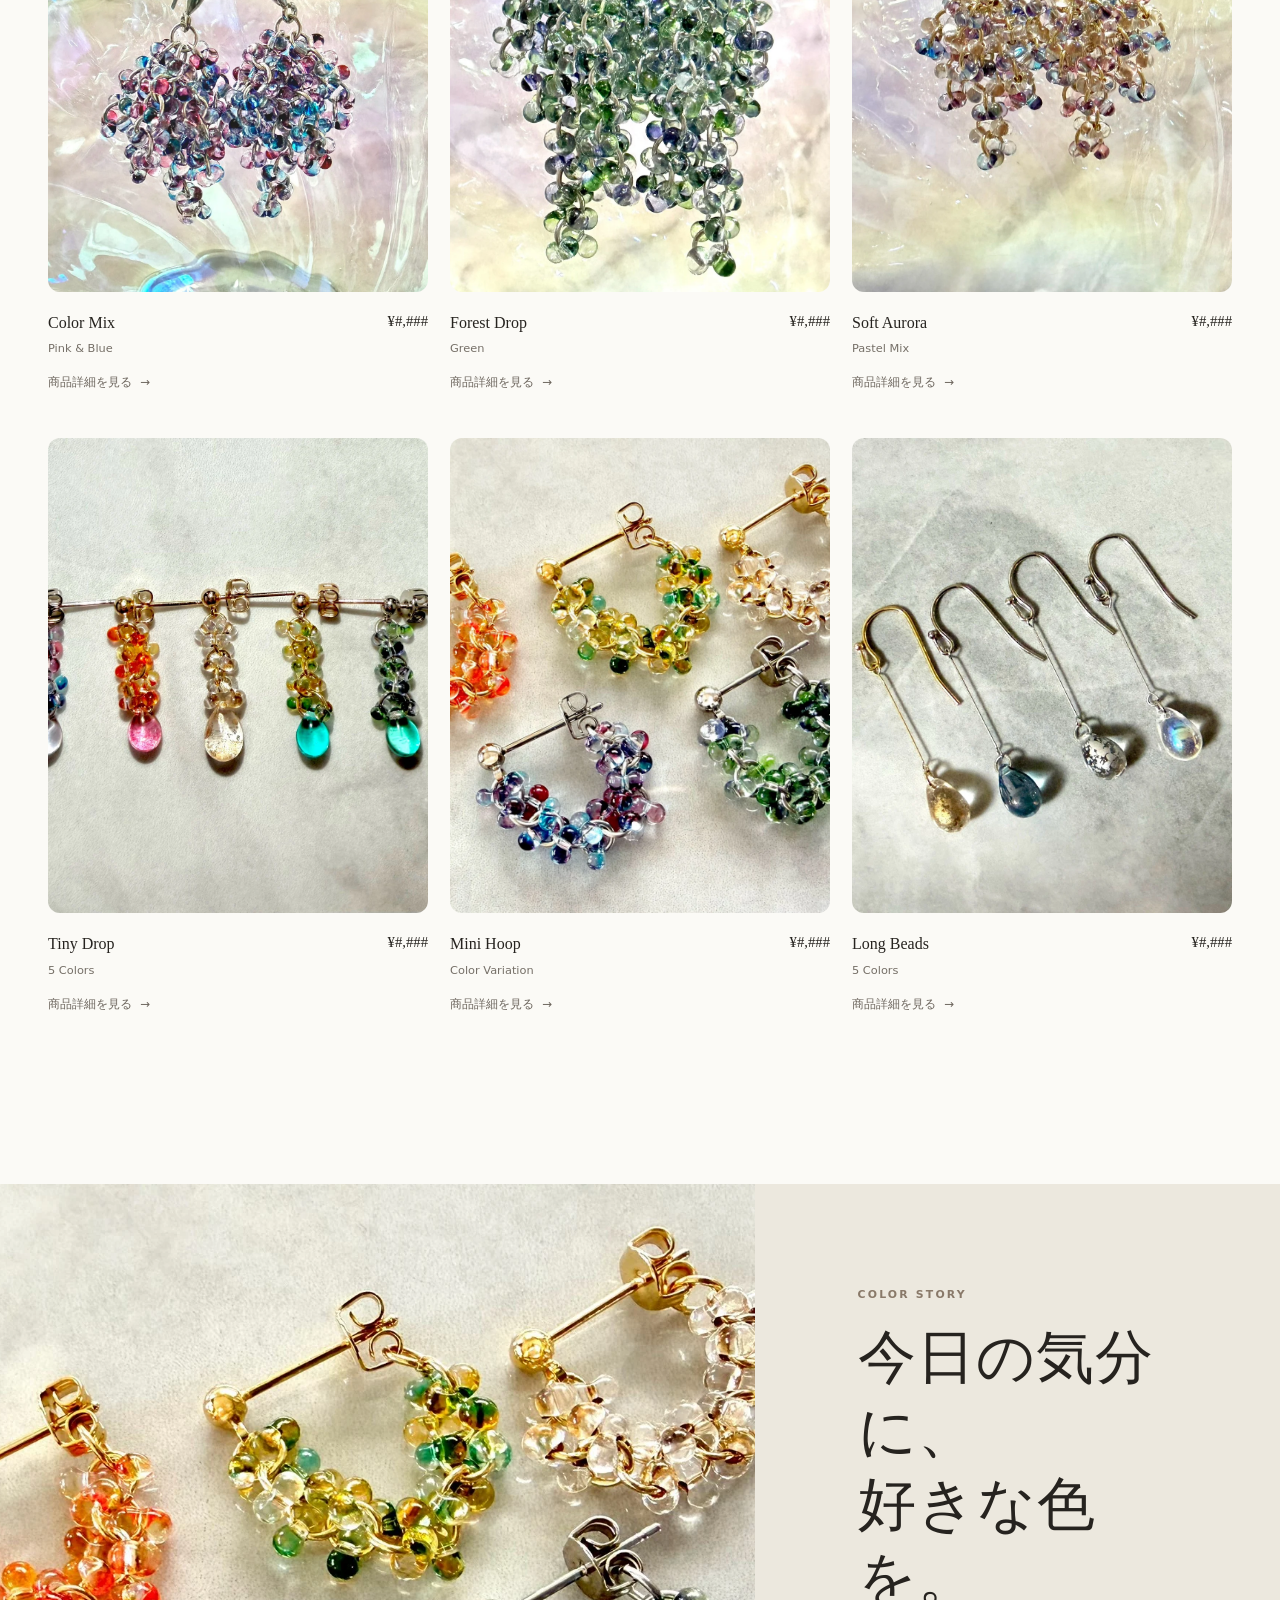
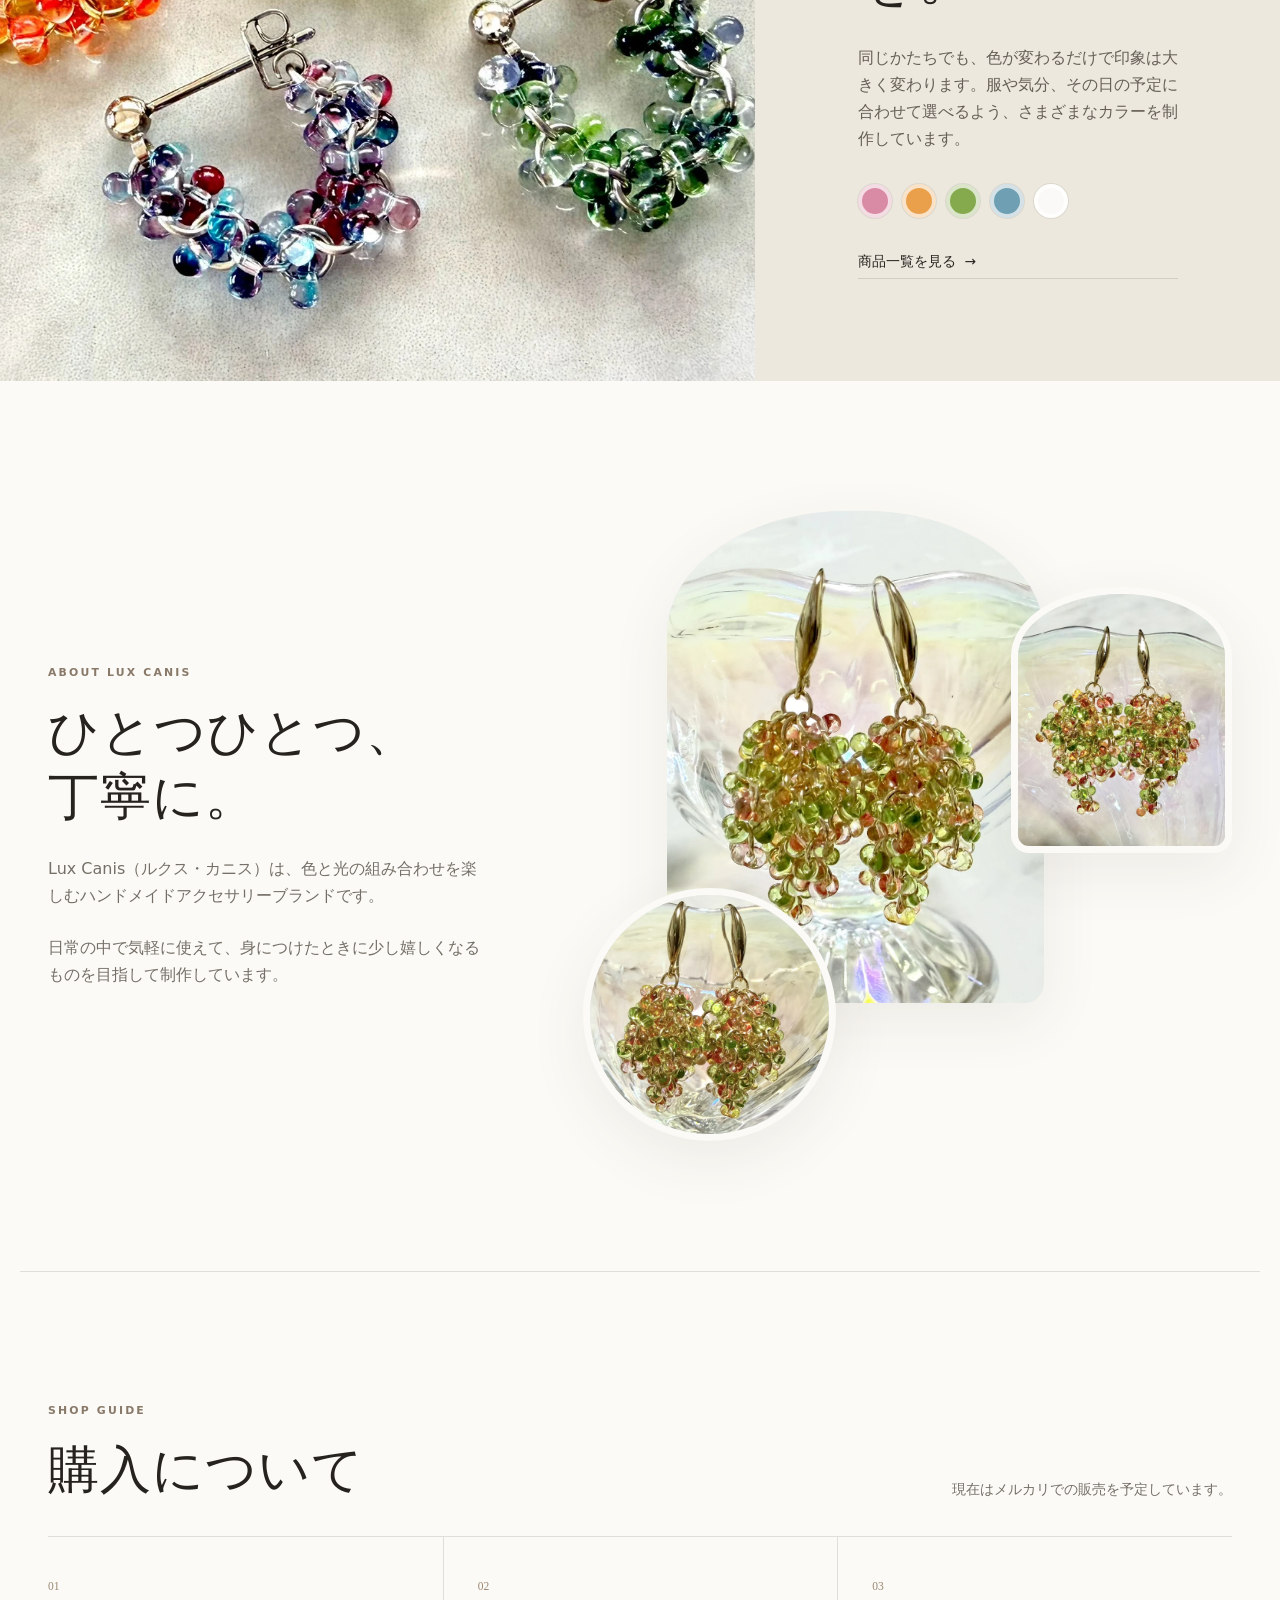
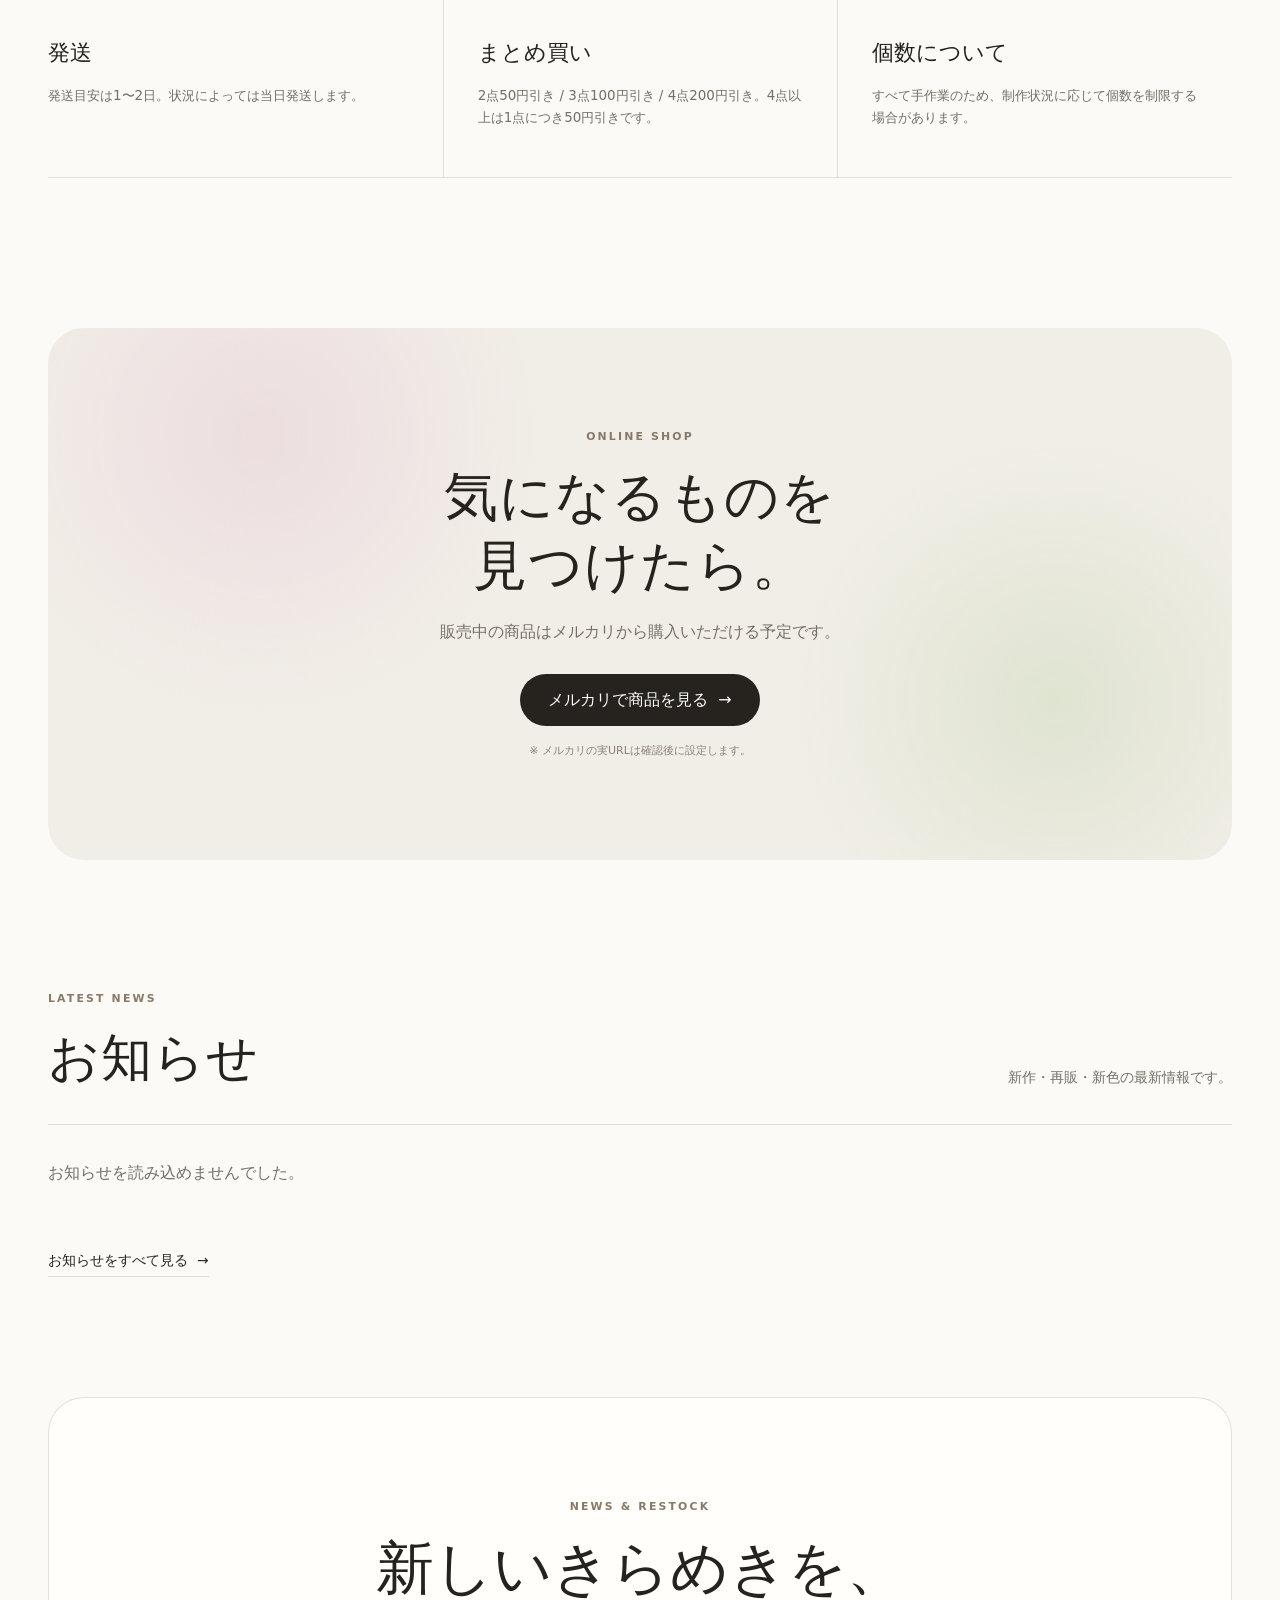
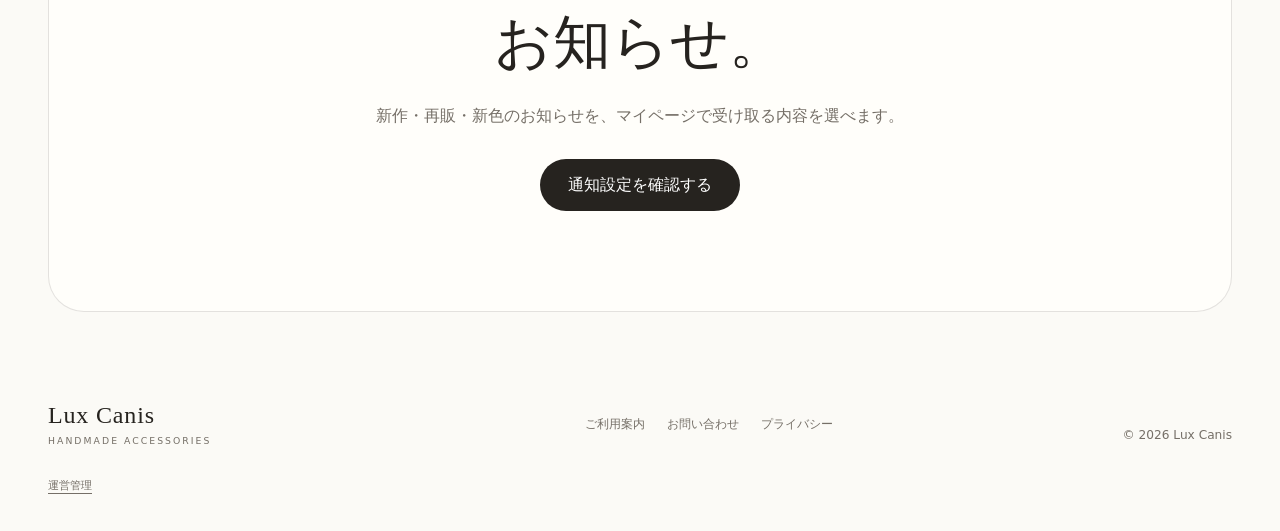
==== commit 7c8c17c7: "Add privacy consent and policy" ====
--- a/index.html
+++ b/index.html
@@ -72,20 +72,27 @@
   <div class="menu-scrim" data-menu-close hidden></div>
   <aside class="site-menu" id="site-menu" aria-hidden="true" aria-label="サイトメニュー">
     <div class="menu-head"><a class="brand" href="#top"><span class="brand-name">Lux Canis</span><span class="brand-sub">HANDMADE ACCESSORIES</span></a><button class="menu-close" type="button" aria-label="メニューを閉じる" data-menu-close>×</button></div>
-    <nav class="drawer-nav">
-      <a href="#items" data-menu-close><span>01</span>商品を見る</a>
-      <a href="#items" data-filter-link="ear" data-menu-close><span>02</span>ピアス・イヤリング</a>
-      <a href="#items" data-filter-link="bracelet" data-menu-close><span>03</span>ブレスレット</a>
-      <a href="#about" data-menu-close><span>04</span>Lux Canisについて</a>
-      <a href="#guide" data-menu-close><span>05</span>購入方法</a>
-      <a href="./account.html"><span>06</span>マイページ・通知設定</a>
-      <a href="./account.html#notices"><span>07</span>お知らせ</a>
-      <a href="./contact.html"><span>08</span>お問い合わせ</a>
+    <div class="drawer-intro">
+      <div><p class="kicker">SHOP SUPPORT</p><h2>選ぶ前も、<br>選んだあとも。</h2></div>
+      <a class="drawer-shop-link" href="#items" data-menu-close>商品一覧へ <span aria-hidden="true">→</span></a>
+    </div>
+    <nav class="drawer-nav" aria-label="ご利用案内">
+      <p class="drawer-group-label">GUIDE &amp; SUPPORT</p>
+      <a href="./guide.html"><span class="drawer-number">01</span><span class="drawer-link-copy"><strong>はじめての方へ</strong><small>購入の流れとご注文前の確認</small></span><span class="drawer-arrow" aria-hidden="true">→</span></a>
+      <a href="./guide.html#faq"><span class="drawer-number">02</span><span class="drawer-link-copy"><strong>よくある質問</strong><small>カラー・金具・発送について</small></span><span class="drawer-arrow" aria-hidden="true">→</span></a>
+      <a href="./guide.html#care"><span class="drawer-number">03</span><span class="drawer-link-copy"><strong>お手入れ方法</strong><small>長く楽しむための保管と扱い方</small></span><span class="drawer-arrow" aria-hidden="true">→</span></a>
+      <p class="drawer-group-label drawer-group-label-member">MEMBER &amp; NEWS</p>
+      <a href="./account.html"><span class="drawer-number">04</span><span class="drawer-link-copy"><strong>会員登録・マイページ</strong><small>登録、ログイン、通知設定</small></span><span class="drawer-arrow" aria-hidden="true">→</span></a>
+      <a href="./account.html#notices"><span class="drawer-number">05</span><span class="drawer-link-copy"><strong>お知らせ</strong><small>新作・新色・再販の最新情報</small></span><span class="drawer-arrow" aria-hidden="true">→</span></a>
+      <a href="./account.html#restock"><span class="drawer-number">06</span><span class="drawer-link-copy"><strong>再販待ち</strong><small>売り切れ商品の入荷を確認</small></span><span class="drawer-arrow" aria-hidden="true">→</span></a>
+      <p class="drawer-group-label drawer-group-label-member">INFORMATION</p>
+      <a href="./contact.html"><span class="drawer-number">07</span><span class="drawer-link-copy"><strong>お問い合わせ</strong><small>商品やご注文について相談</small></span><span class="drawer-arrow" aria-hidden="true">→</span></a>
+      <a href="./privacy.html"><span class="drawer-number">08</span><span class="drawer-link-copy"><strong>プライバシーポリシー</strong><small>個人情報の取り扱いについて</small></span><span class="drawer-arrow" aria-hidden="true">→</span></a>
     </nav>
     <div class="drawer-social"><button class="demo-action" type="button" data-message="メルカリURLは未設定です。">Mercari ↗</button><button class="demo-action" type="button" data-message="Instagram URLは未設定です。">Instagram ↗</button></div>
-    <p class="drawer-note">MENU</p>
+    <p class="drawer-note">SUPPORT</p>
   </aside>
-  <footer class="footer"><a class="brand footer-brand" href="#top"><span class="brand-name">Lux Canis</span><span class="brand-sub">HANDMADE ACCESSORIES</span></a><p>色と光を楽しむ、ハンドメイドアクセサリー。</p><p class="copyright">© <span id="year"></span> Lux Canis</p></footer>
+  <footer class="footer"><a class="brand footer-brand" href="#top"><span class="brand-name">Lux Canis</span><span class="brand-sub">HANDMADE ACCESSORIES</span></a><nav class="footer-links" aria-label="フッターメニュー"><a href="./guide.html">ご利用案内</a><a href="./contact.html">お問い合わせ</a><a href="./privacy.html">プライバシー</a></nav><p class="copyright">© <span id="year"></span> Lux Canis</p></footer>
   <dialog class="product-dialog" id="product-dialog" aria-labelledby="dialog-title"><button class="dialog-close" type="button" aria-label="閉じる">×</button><div class="dialog-grid"><div class="dialog-image-wrap"><img id="dialog-image" src="" alt=""></div><div class="dialog-copy"><p class="kicker">ITEM DETAIL</p><h2 id="dialog-title"></h2><p class="dialog-price">¥#,###</p><p id="dialog-description"></p><dl class="detail-list"><div><dt>カラー</dt><dd id="dialog-color"></dd></div><div><dt>発送目安</dt><dd>1〜2日</dd></div><div><dt>販売</dt><dd>メルカリ予定</dd></div></dl><button class="button button-dark pseudo-mercari" type="button">メルカリで購入する <span aria-hidden="true">→</span></button><p class="dialog-note">※ 価格・商品名・販売URLは確認用表示です。</p></div></div></dialog>
   <div class="toast" id="toast" role="status" aria-live="polite">メルカリURLはまだ未設定です。</div>
 </body>
--- a/styles.css
+++ b/styles.css
@@ -263,6 +263,10 @@
 
 .footer { max-width: var(--max); margin: 0 auto; padding: 90px 28px 36px; display: grid; grid-template-columns: 1fr 1fr auto; align-items: end; gap: 30px; color: var(--muted); }
 .footer p { margin: 0; font-size: .76rem; }
+.footer-links { display: flex; flex-wrap: wrap; gap: 10px 22px; font-size: .74rem; }
+.footer-links a { min-height: 44px; display: inline-flex; align-items: center; text-decoration: underline; text-decoration-color: transparent; text-underline-offset: 4px; transition: text-decoration-color .2s ease; }
+.footer-links a:hover { text-decoration-color: currentColor; }
+.footer-links a:focus-visible { outline: 3px solid var(--gold); outline-offset: 3px; }
 .admin-demo-link { font-size: .7rem; color: var(--muted); text-decoration: underline; text-underline-offset: 4px; }
 .footer-brand .brand-name { color: var(--ink); }
 .copyright { text-align: right; }
@@ -413,7 +417,7 @@
 .menu-button { justify-self: end; gap: 5px; border: 1px solid var(--line); }
 .menu-button span { display: block; width: 20px; height: 1px; background: var(--ink); }
 .menu-close { font-size: 1.8rem; border: 1px solid var(--line); }
-.menu-button:focus-visible, .menu-close:focus-visible, .filter-button:focus-visible, .drawer-nav a:focus-visible, .drawer-link:focus-visible { outline: 3px solid #a78655; outline-offset: 3px; }
+.menu-button:focus-visible, .menu-close:focus-visible, .filter-button:focus-visible, .drawer-nav a:focus-visible, .drawer-link:focus-visible, .drawer-shop-link:focus-visible { outline: 3px solid #a78655; outline-offset: 3px; }
 .menu-scrim { position: fixed; inset: 0; z-index: 80; background: rgba(25,22,19,.48); backdrop-filter: blur(3px); }
 .site-menu {
   position: fixed; inset: 0 0 0 auto; z-index: 90; width: min(520px, 100%); padding: 24px clamp(24px, 6vw, 54px) max(28px, env(safe-area-inset-bottom));
@@ -422,12 +426,23 @@
 }
 .site-menu.is-open { transform: translateX(0); visibility: visible; }
 .menu-head { display: flex; justify-content: space-between; align-items: center; }
-.drawer-nav { display: grid; margin-top: clamp(52px, 10vh, 100px); border-top: 1px solid var(--line); }
-.drawer-nav a, .drawer-link { min-height: 64px; border: 0; border-bottom: 1px solid var(--line); background: transparent; color: var(--ink); display: flex; align-items: center; gap: 18px; font-size: 1rem; text-align: left; cursor: pointer; }
-.drawer-nav span { color: var(--gold); font: .72rem Georgia, serif; width: 24px; }
+.drawer-intro { display: flex; justify-content: space-between; align-items: end; gap: 24px; margin-top: 40px; padding-bottom: 24px; border-bottom: 1px solid var(--line); }
+.drawer-intro .kicker { margin-bottom: 9px; }
+.drawer-intro h2 { margin: 0; font: 500 clamp(1.75rem, 5vw, 2.7rem)/1.35 "Yu Mincho", "Hiragino Mincho ProN", Georgia, serif; }
+.drawer-shop-link { flex: 0 0 auto; min-height: 44px; display: inline-flex; align-items: center; gap: 10px; border-bottom: 1px solid var(--ink); font-size: .78rem; font-weight: 700; }
+.drawer-nav { display: grid; margin-top: 24px; }
+.drawer-group-label { margin: 0; padding: 0 0 8px; color: #897969; font-size: .62rem; font-weight: 800; letter-spacing: .18em; }
+.drawer-group-label-member { padding-top: 24px; }
+.drawer-nav a, .drawer-link { min-height: 72px; padding: 11px 0; border: 0; border-bottom: 1px solid var(--line); background: transparent; color: var(--ink); display: grid; grid-template-columns: 26px 1fr auto; align-items: center; gap: 14px; text-align: left; cursor: pointer; touch-action: manipulation; transition: padding-left .2s ease, color .2s ease; }
+.drawer-nav a:hover { padding-left: 6px; color: #6b5847; }
+.drawer-number { color: var(--gold); font: .72rem Georgia, serif; }
+.drawer-link-copy { min-width: 0; display: grid; gap: 2px; }
+.drawer-link-copy strong { font-size: .95rem; font-weight: 600; line-height: 1.45; }
+.drawer-link-copy small { color: var(--muted); font-size: .7rem; line-height: 1.5; }
+.drawer-arrow { color: var(--gold); font-size: .9rem; }
 .drawer-social { display: flex; gap: 12px; margin-top: 28px; }
 .drawer-social button { min-height: 48px; padding: 0 18px; border: 1px solid var(--line); border-radius: 999px; background: transparent; cursor: pointer; }
-.drawer-note { margin: auto 0 0; padding-top: 36px; color: #d9d1c8; font: 4.5rem/1 Georgia, serif; }
+.drawer-note { margin: auto 0 0; padding-top: 32px; color: #ded7cf; font: clamp(2.5rem, 10vw, 4.5rem)/1 Georgia, serif; letter-spacing: -.03em; }
 .category-filters { display: flex; flex-wrap: wrap; gap: 10px; margin: -22px 0 40px; }
 .filter-button { min-height: 46px; padding: 0 20px; border: 1px solid var(--line); border-radius: 999px; background: transparent; cursor: pointer; }
 .filter-button.is-active { background: var(--ink); border-color: var(--ink); color: #fff; }
@@ -461,5 +476,17 @@
   .home-notice-card { grid-template-columns: 1fr; gap: 14px; padding: 22px 0; }
   .home-notice-meta { grid-template-columns: auto 1fr; align-items: center; }
   .news-signup { margin: 70px 18px 0; padding: 64px 20px; border-radius: 28px; }
+  .site-menu { padding-inline: 22px; }
+  .drawer-intro { margin-top: 28px; align-items: start; }
+  .drawer-intro h2 { font-size: 1.75rem; }
+  .drawer-shop-link { margin-top: 2px; }
+  .drawer-nav { margin-top: 20px; }
+  .drawer-nav a { min-height: 70px; }
+  .drawer-note { display: none; }
+}
+@media (max-width: 390px) {
+  .drawer-intro { display: grid; gap: 12px; }
+  .drawer-shop-link { width: fit-content; }
+  .drawer-link-copy small { font-size: .68rem; }
 }
 @media (max-width: 420px) { .menu-button { display: grid; } }
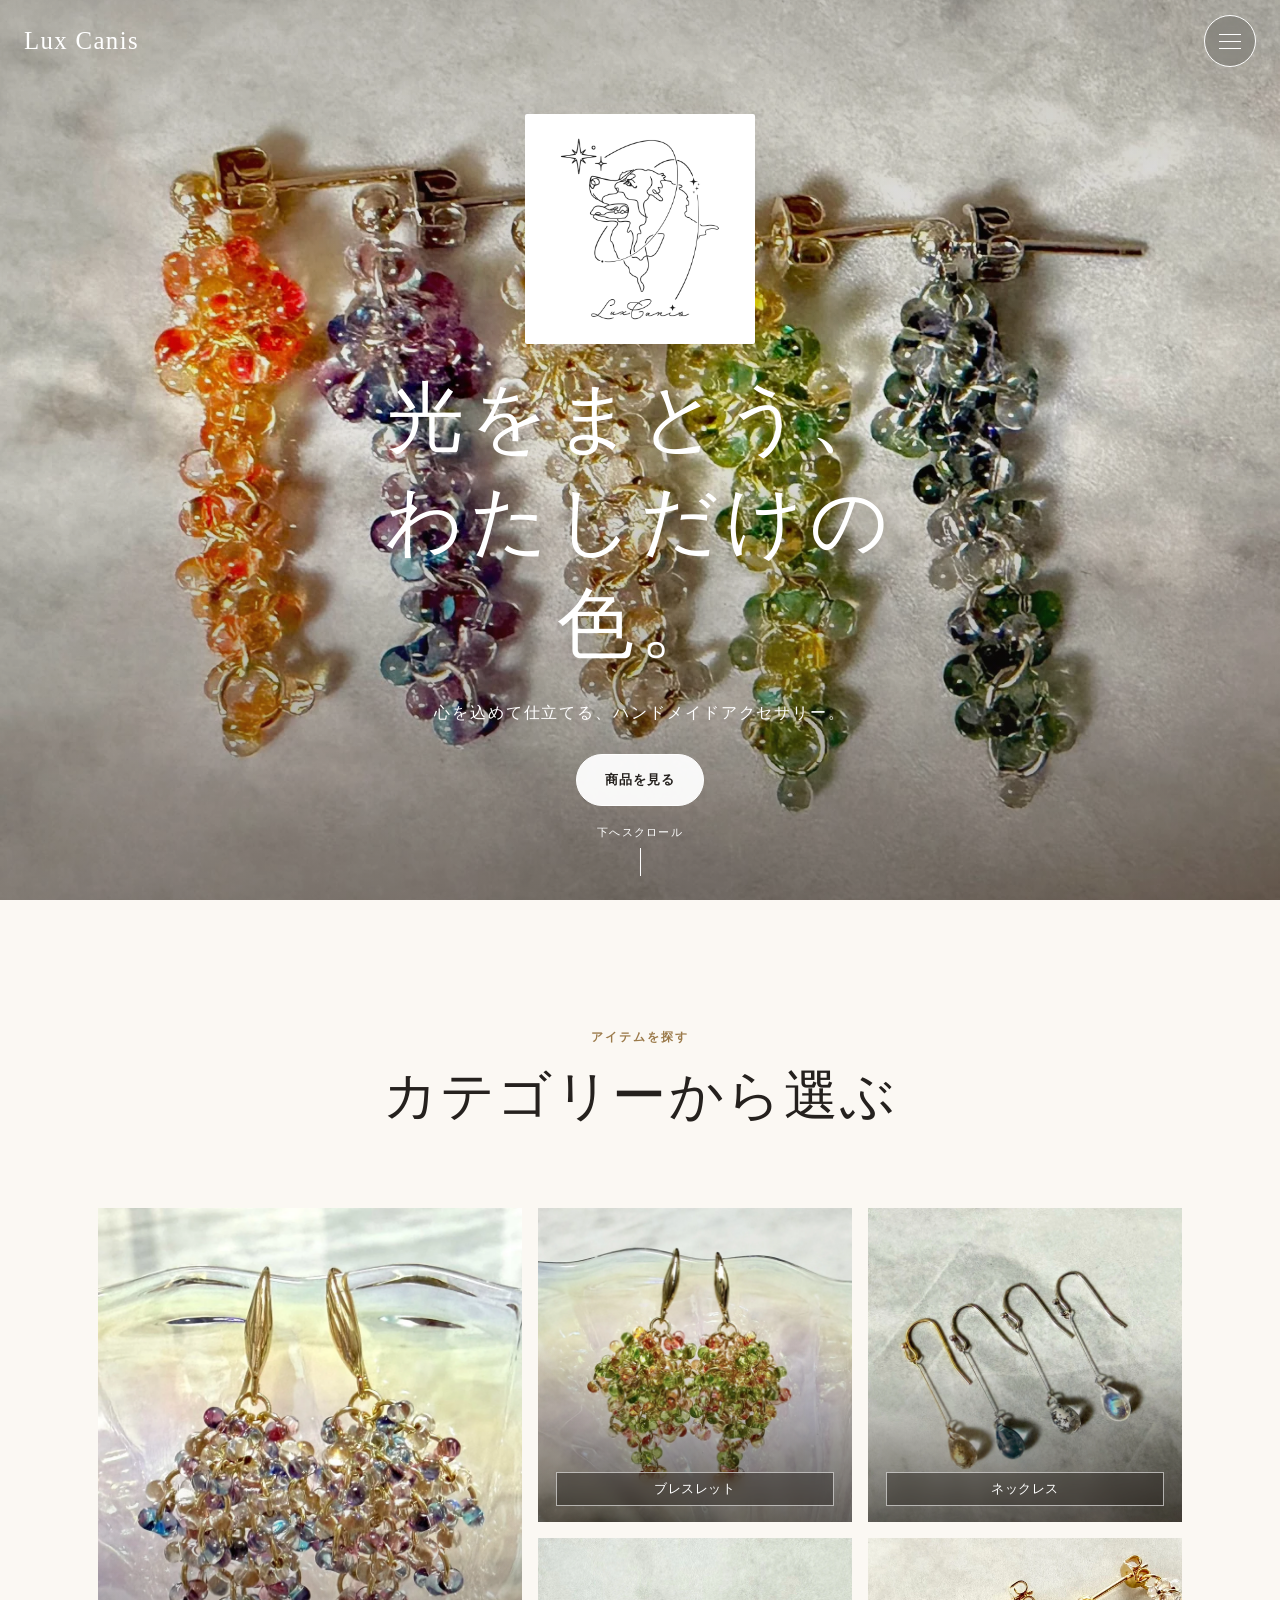
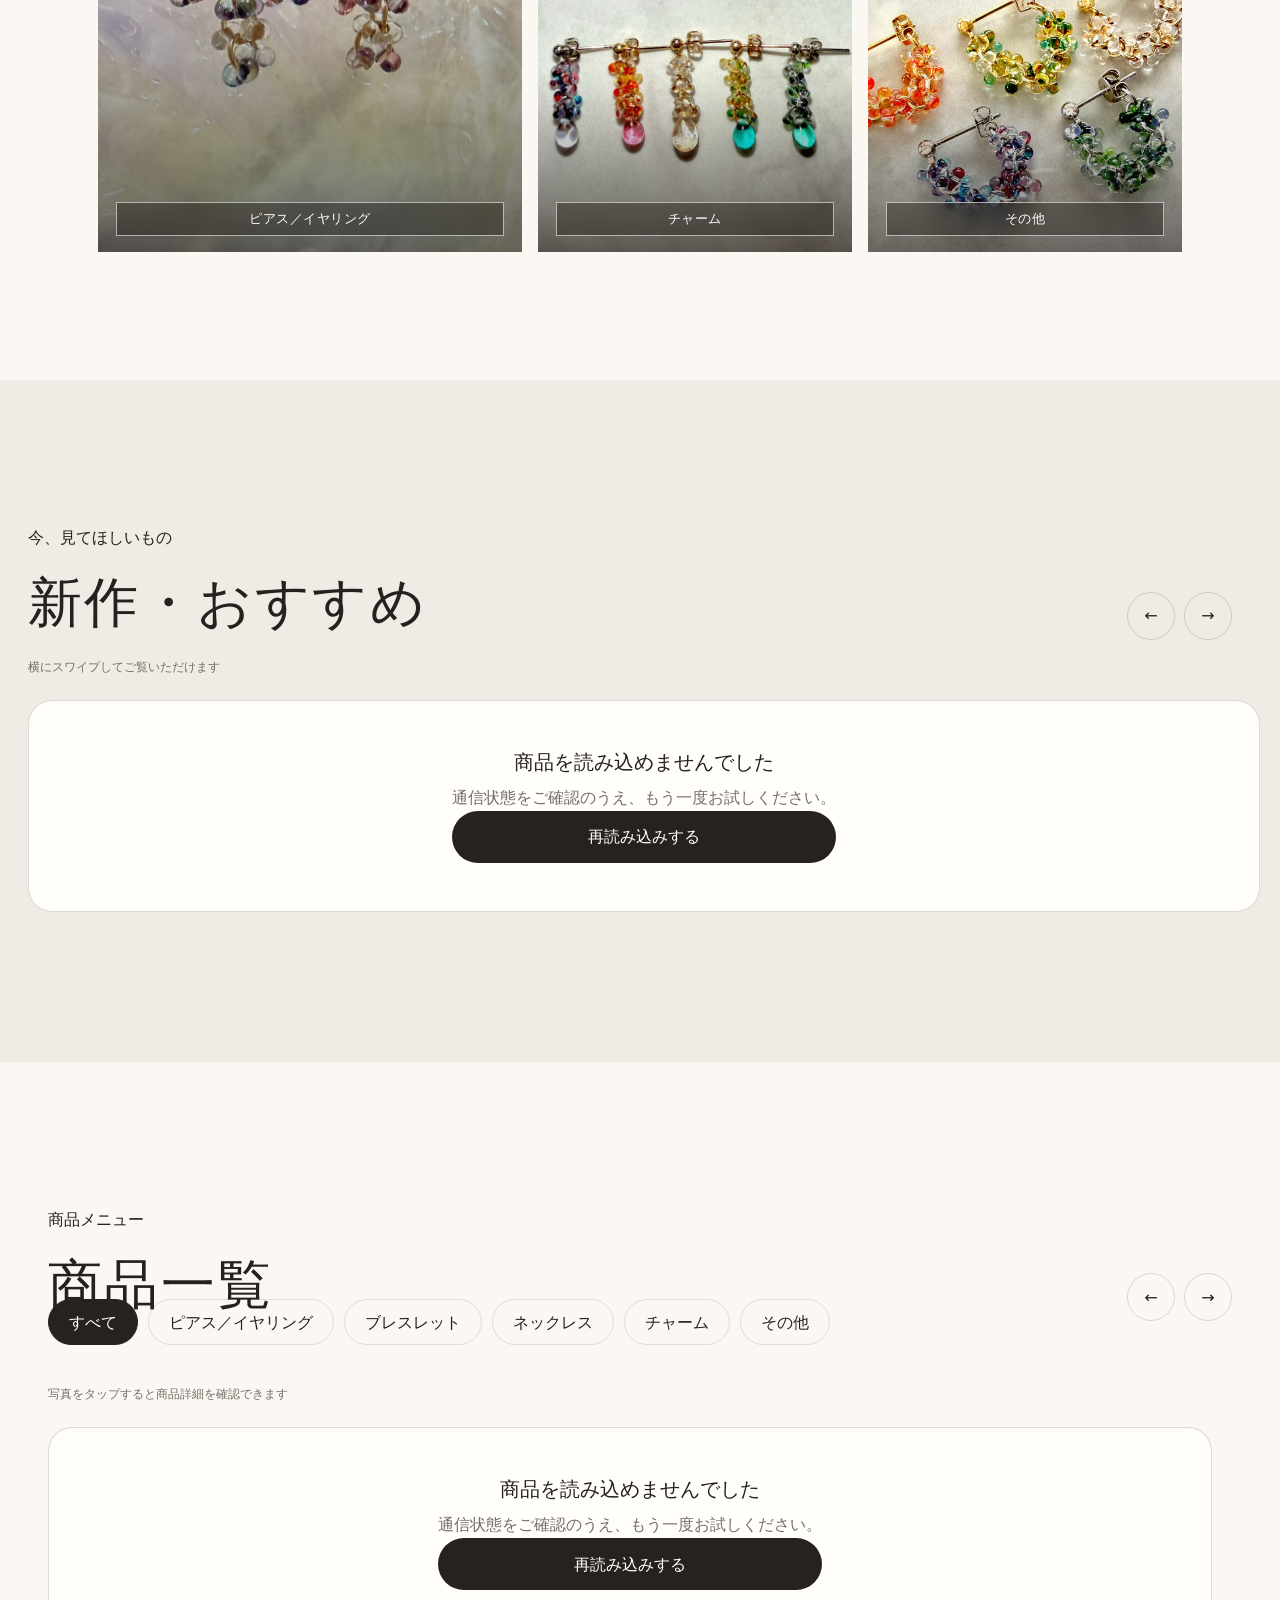
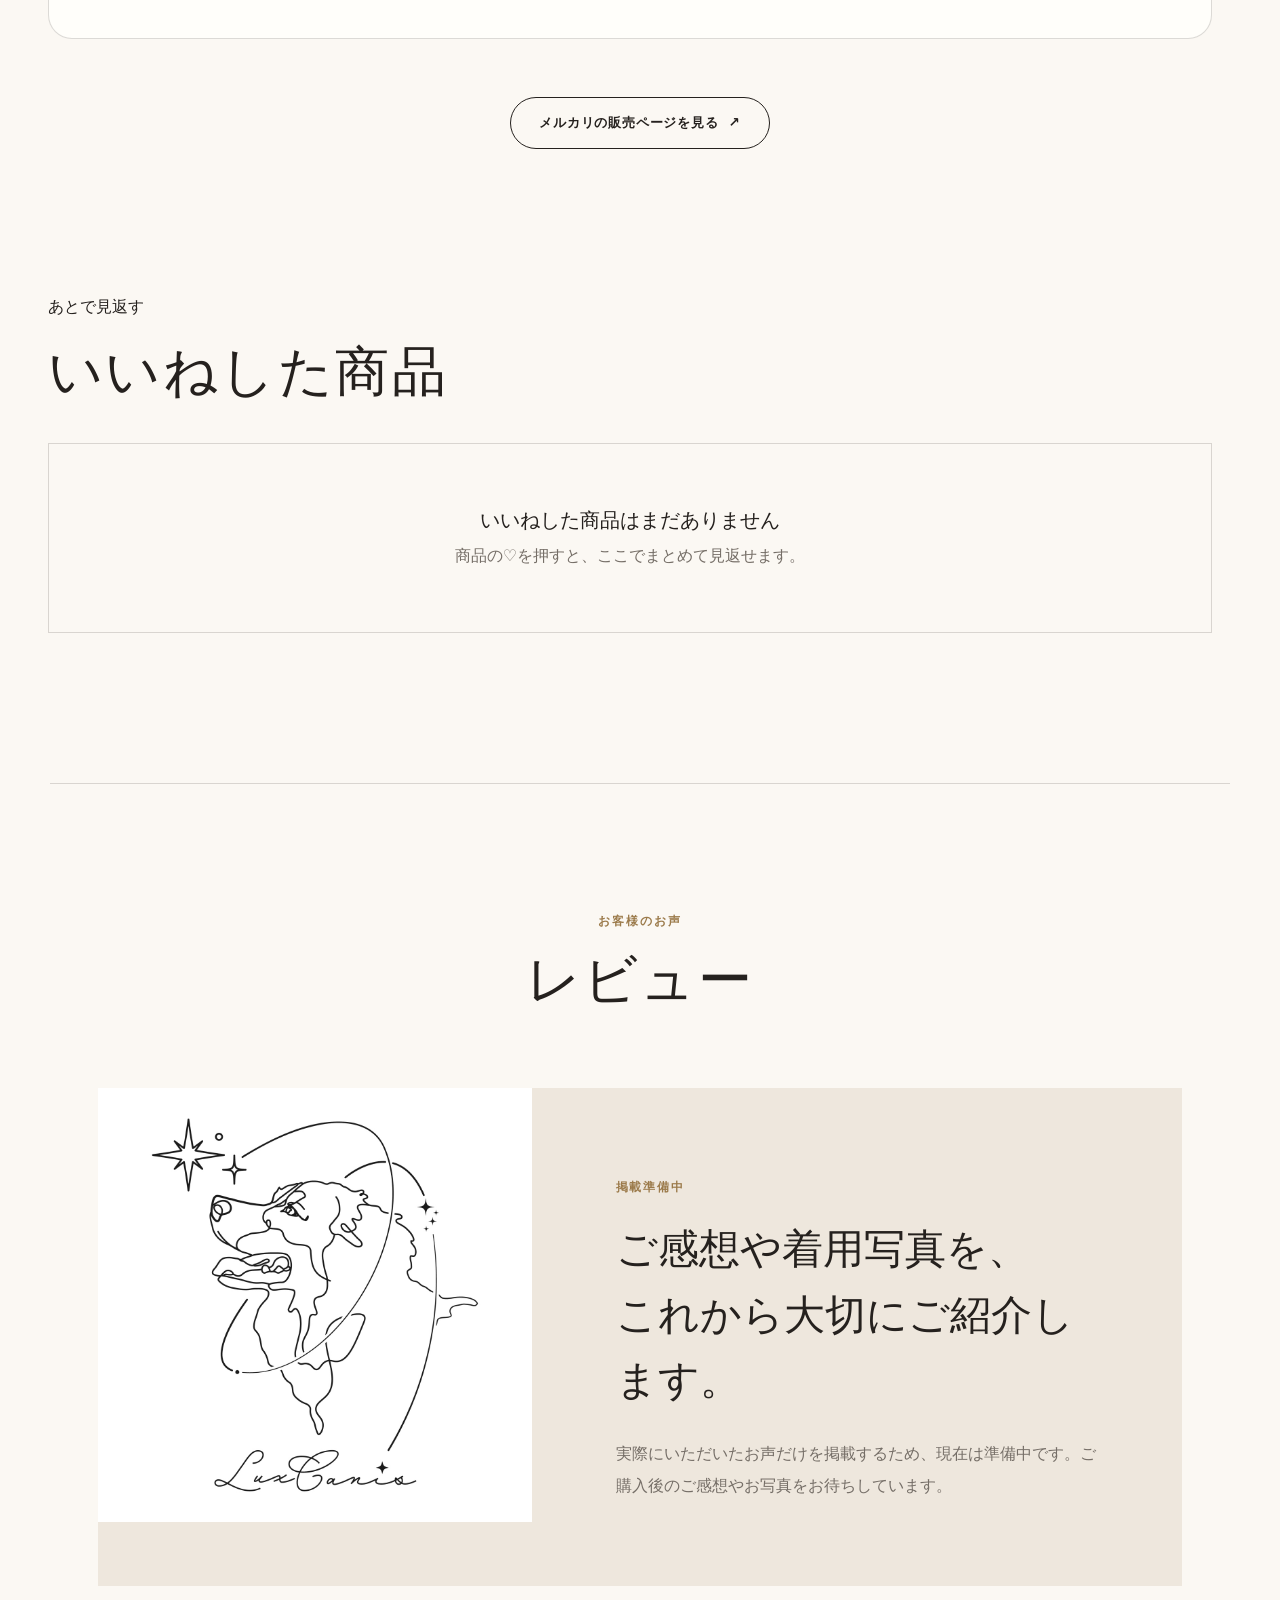
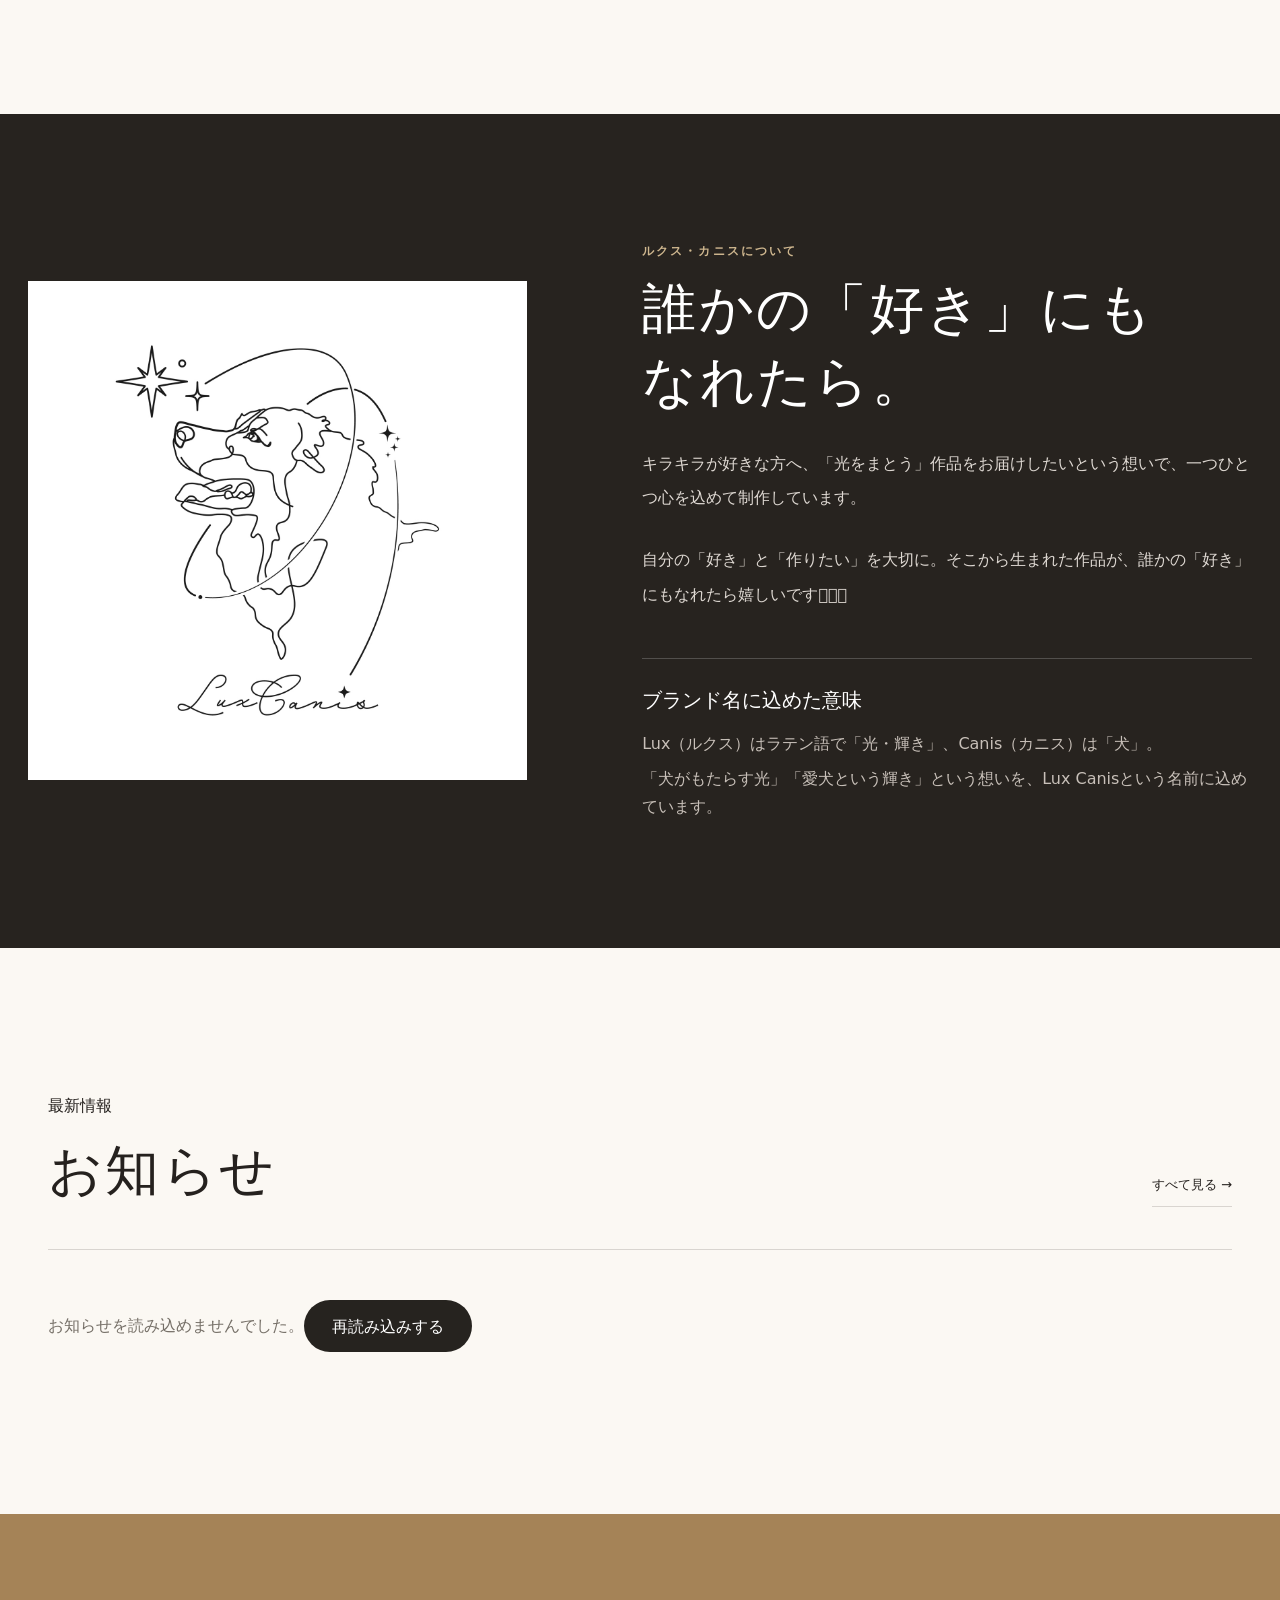
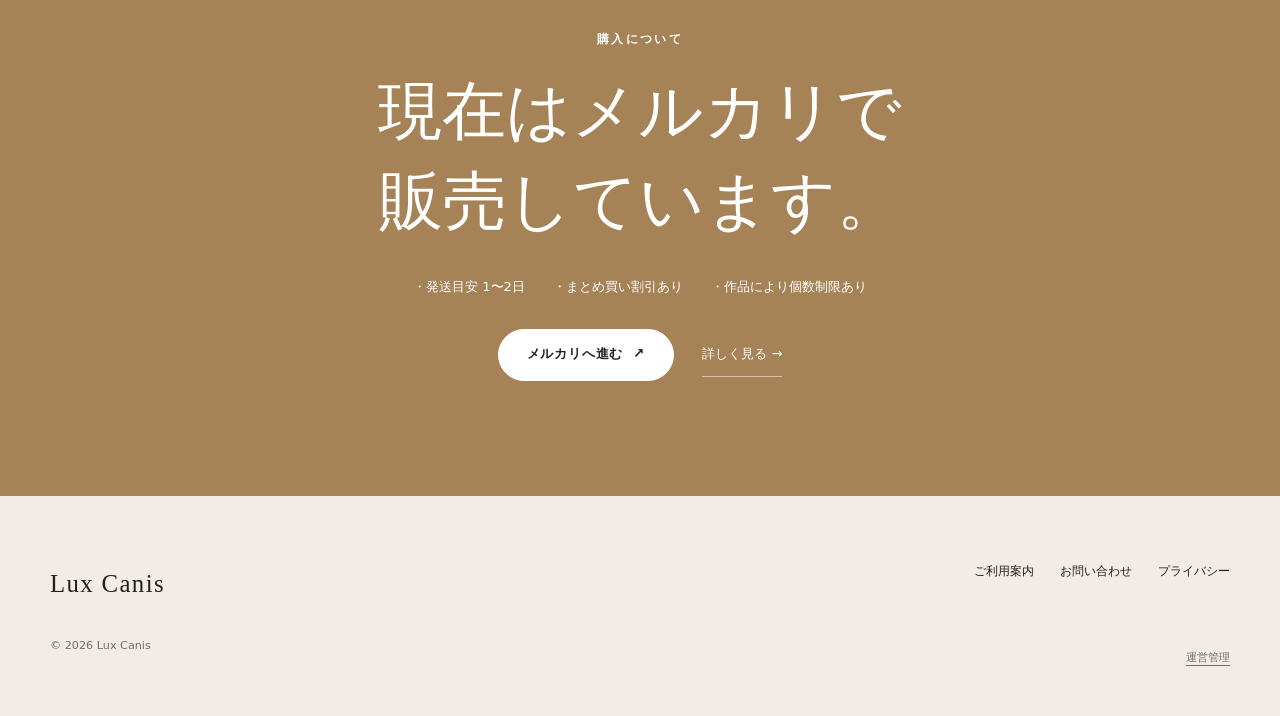
==== commit 15faf70d: "Redesign Lux Canis storefront in Japanese" ====
--- a/index.html
+++ b/index.html
@@ -3,97 +3,95 @@
 <head>
   <meta charset="utf-8">
   <meta name="viewport" content="width=device-width, initial-scale=1, viewport-fit=cover">
-  <meta name="description" content="Lux Canis（ルクス・カニス）。色と光を楽しむハンドメイドアクセサリー。">
-  <meta name="theme-color" content="#fbfaf6">
+  <meta name="description" content="Lux Canis（ルクス・カニス）。光をまとう、ハンドメイドアクセサリー。">
+  <meta name="theme-color" content="#f7f3ed">
   <link rel="manifest" href="./manifest.webmanifest">
-  <title>Lux Canis | ハンドメイドアクセサリー</title>
+  <link rel="icon" href="./assets/lux-canis-logo.jpg" type="image/jpeg">
+  <title>Lux Canis | 光をまとうアクセサリー</title>
   <link rel="stylesheet" href="./styles.css">
+  <link rel="stylesheet" href="./home-v2.css">
   <script defer src="./script.js"></script>
 </head>
-<body>
-  <header class="site-header" id="top">
-    <a class="brand" href="#top" aria-label="トップへ"><span class="brand-name">Lux Canis</span><span class="brand-sub">HANDMADE ACCESSORIES</span></a>
-    <nav class="nav" aria-label="メインメニュー"><a href="#items">商品</a><a href="#about">ブランド</a><a href="#guide">購入案内</a><a href="./account.html">マイページ</a></nav>
-    <button class="menu-button" type="button" aria-label="メニューを開く" aria-controls="site-menu" aria-expanded="false"><span></span><span></span><span></span></button>
+<body class="home-v2">
+  <a class="skip-link" href="#main">本文へ移動</a>
+  <header class="home-header" id="top">
+    <a class="home-brand" href="#top" aria-label="ページの一番上へ戻る">Lux Canis</a>
+    <button class="menu-button" type="button" aria-label="詳細メニューを開く" aria-controls="site-menu" aria-expanded="false"><span></span><span></span><span></span></button>
   </header>
-  <main>
-    <section class="hero" aria-labelledby="hero-title">
-      <div class="hero-copy">
-        <p class="kicker">HANDMADE / COLOR / LIGHT</p>
-        <h1 id="hero-title">毎日に、<br><span>ひと粒の光を。</span></h1>
-        <p class="hero-lede">色と光を楽しむ、ハンドメイドアクセサリー。<br>気分に合うひと色を、日常に。</p>
-        <div class="hero-actions"><a class="button button-primary" href="#items">商品を見る</a><a class="text-link" href="#about">Lux Canisについて <span aria-hidden="true">→</span></a></div>
-        <ul class="hero-notes" aria-label="ショップの特徴"><li>豊富なカラー</li><li>ひとつひとつ手作り</li><li>発送目安 1〜2日</li></ul>
+  <main id="main">
+    <section class="home-hero" aria-labelledby="hero-title">
+      <img class="home-hero-photo" src="./assets/item-06.webp" alt="色とりどりのLux Canisアクセサリー" fetchpriority="high">
+      <div class="home-hero-shade"></div>
+      <div class="home-hero-copy">
+        <img class="home-hero-logo" src="./assets/lux-canis-logo.jpg" alt="Lux Canis ロゴ" width="1280" height="1280">
+        <h1 id="hero-title">光をまとう、<br>わたしだけの色。</h1>
+        <p>心を込めて仕立てる、ハンドメイドアクセサリー。</p>
+        <a class="home-hero-button" href="#items">商品を見る</a>
       </div>
-      <div class="hero-visual" aria-label="商品写真">
-        <figure class="hero-main-photo"><img src="./assets/item-03.webp" alt="透明感のあるビーズピアス" width="1200" height="1600" fetchpriority="high"></figure>
-        <figure class="hero-sub-photo hero-sub-photo-a"><img src="./assets/item-01.webp" alt="ピンクとブルーのビーズピアス" width="1200" height="1600"></figure>
-        <figure class="hero-sub-photo hero-sub-photo-b"><img src="./assets/item-06.webp" alt="複数カラーのハンドメイドピアス" width="1200" height="1200"></figure>
-        <div class="hero-stamp" aria-hidden="true"><span>made by hand</span><strong>Lux Canis</strong></div>
-      </div>
+      <a class="scroll-cue" href="#categories"><span>下へスクロール</span><i aria-hidden="true"></i></a>
     </section>
-    <section class="intro-strip" aria-label="ブランド紹介"><p>透明感のあるビーズと、日常に取り入れやすい色合わせ。</p><p>今日はどの色にする？</p></section>
 
-    <section class="section items-section" id="items" aria-labelledby="items-title">
-      <div class="section-heading"><div><p class="kicker">ITEMS</p><h2 id="items-title">気になる色から、<br>選ぶ。</h2></div><p>現在はピアスを中心に制作しています。<br>商品情報は運営画面から更新しています。</p></div>
-      <div class="category-filters" aria-label="商品カテゴリ">
-        <button class="filter-button is-active" type="button" data-filter="all" aria-pressed="true">すべて</button>
-        <button class="filter-button" type="button" data-filter="ear">ピアス・イヤリング</button>
-        <button class="filter-button" type="button" data-filter="bracelet">ブレスレット</button>
-      </div>
-      <div class="product-grid">
-        <article class="product-card" data-name="Color Mix" data-image="./assets/item-01.webp" data-copy="ピンク、ブルー、クリアの粒が重なる、可愛らしく透明感のあるデザイン。" data-color="Pink / Blue / Clear"><button class="product-open" type="button" aria-label="Color Mixの詳細を見る"><span class="product-image"><img src="./assets/item-01.webp" alt="ピンクとブルーのビーズピアス" loading="lazy"></span><span class="product-meta"><span><strong>Color Mix</strong><small>Pink & Blue</small></span><span class="price">¥#,###</span></span><span class="detail-link">商品詳細を見る <span>→</span></span></button></article>
-        <article class="product-card" data-name="Forest Drop" data-image="./assets/item-02.webp" data-copy="深いグリーンと透明感を重ねた、落ち着いた色味のドロップデザイン。" data-color="Green / Clear"><button class="product-open" type="button" aria-label="Forest Dropの詳細を見る"><span class="product-image"><img src="./assets/item-02.webp" alt="グリーン系のビーズピアス" loading="lazy"></span><span class="product-meta"><span><strong>Forest Drop</strong><small>Green</small></span><span class="price">¥#,###</span></span><span class="detail-link">商品詳細を見る <span>→</span></span></button></article>
-        <article class="product-card" data-name="Soft Aurora" data-image="./assets/item-03.webp" data-copy="淡いピンクとブルーが光を受けて、やさしくきらめくデザイン。" data-color="Pink / Blue / Gold"><button class="product-open" type="button" aria-label="Soft Auroraの詳細を見る"><span class="product-image"><img src="./assets/item-03.webp" alt="淡い色合いのビーズピアス" loading="lazy"></span><span class="product-meta"><span><strong>Soft Aurora</strong><small>Pastel Mix</small></span><span class="price">¥#,###</span></span><span class="detail-link">商品詳細を見る <span>→</span></span></button></article>
-        <article class="product-card" data-name="Tiny Drop" data-image="./assets/item-04.webp" data-copy="小さなビーズと雫モチーフを組み合わせた、日常使いしやすいデザイン。" data-color="5 Colors"><button class="product-open" type="button" aria-label="Tiny Dropの詳細を見る"><span class="product-image"><img src="./assets/item-04.webp" alt="5色の小さなドロップピアス" loading="lazy"></span><span class="product-meta"><span><strong>Tiny Drop</strong><small>5 Colors</small></span><span class="price">¥#,###</span></span><span class="detail-link">商品詳細を見る <span>→</span></span></button></article>
-        <article class="product-card" data-name="Mini Hoop" data-image="./assets/item-05.webp" data-copy="ビーズを小さな輪に集めた、ころんとしたフォルムのカラーバリエーション。" data-color="Color Variation"><button class="product-open" type="button" aria-label="Mini Hoopの詳細を見る"><span class="product-image"><img src="./assets/item-05.webp" alt="複数カラーの小さなフープピアス" loading="lazy"></span><span class="product-meta"><span><strong>Mini Hoop</strong><small>Color Variation</small></span><span class="price">¥#,###</span></span><span class="detail-link">商品詳細を見る <span>→</span></span></button></article>
-        <article class="product-card" data-name="Long Beads" data-image="./assets/item-07.webp" data-copy="縦のラインを活かした、揺れ感のあるロングタイプ。色違いで楽しめます。" data-color="5 Colors"><button class="product-open" type="button" aria-label="Long Beadsの詳細を見る"><span class="product-image"><img src="./assets/item-07.webp" alt="5色のロングビーズピアス" loading="lazy"></span><span class="product-meta"><span><strong>Long Beads</strong><small>5 Colors</small></span><span class="price">¥#,###</span></span><span class="detail-link">商品詳細を見る <span>→</span></span></button></article>
+    <section class="home-section category-section" id="categories" aria-labelledby="category-title">
+      <div class="home-heading centered-heading"><p>アイテムを探す</p><h2 id="category-title">カテゴリーから選ぶ</h2></div>
+      <div class="category-grid">
+        <a class="category-card category-card-wide" href="#items" data-filter-link="ear"><img src="./assets/item-03.webp" alt="ピアス・イヤリングの商品写真" loading="lazy"><span>ピアス／イヤリング</span></a>
+        <a class="category-card" href="#items" data-filter-link="bracelet"><img src="./assets/item-08.webp" alt="ブレスレットカテゴリーのイメージ" loading="lazy"><span>ブレスレット</span></a>
+        <a class="category-card" href="#items" data-filter-link="necklace"><img src="./assets/item-07.webp" alt="ネックレスカテゴリーのイメージ" loading="lazy"><span>ネックレス</span></a>
+        <a class="category-card" href="#items" data-filter-link="charm"><img src="./assets/item-04.webp" alt="チャームカテゴリーのイメージ" loading="lazy"><span>チャーム</span></a>
+        <a class="category-card" href="#items" data-filter-link="other"><img src="./assets/item-05.webp" alt="その他カテゴリーのイメージ" loading="lazy"><span>その他</span></a>
       </div>
     </section>
 
-    <section class="color-story" aria-labelledby="color-title"><div class="color-story-image"><img src="./assets/item-05.webp" alt="さまざまなカラーのアクセサリー" loading="lazy"></div><div class="color-story-copy"><p class="kicker">COLOR STORY</p><h2 id="color-title">今日の気分に、<br>好きな色を。</h2><p>同じかたちでも、色が変わるだけで印象は大きく変わります。服や気分、その日の予定に合わせて選べるよう、さまざまなカラーを制作しています。</p><div class="swatches" aria-label="カラーパレット"><span class="swatch swatch-pink"></span><span class="swatch swatch-orange"></span><span class="swatch swatch-green"></span><span class="swatch swatch-blue"></span><span class="swatch swatch-clear"></span></div><a class="text-link" href="#items">商品一覧を見る <span aria-hidden="true">→</span></a></div></section>
+    <section class="home-section feature-section" aria-labelledby="feature-title">
+      <div class="home-heading row-heading"><div><p>今、見てほしいもの</p><h2 id="feature-title">新作・おすすめ</h2></div><div class="rail-buttons" aria-label="新作・おすすめ商品のスクロール操作"><button type="button" data-scroll="feature-rail" data-direction="prev" aria-label="前の商品を見る">←</button><button type="button" data-scroll="feature-rail" data-direction="next" aria-label="次の商品を見る">→</button></div></div>
+      <p class="swipe-hint">横にスワイプしてご覧いただけます</p>
+      <div class="product-rail feature-rail" id="feature-rail" aria-live="polite" aria-busy="true"><div class="rail-loading">商品を読み込んでいます…</div></div>
+    </section>
 
-    <section class="section about-section" id="about" aria-labelledby="about-title"><div class="about-copy"><p class="kicker">ABOUT LUX CANIS</p><h2 id="about-title">ひとつひとつ、<br>丁寧に。</h2><p>Lux Canis（ルクス・カニス）は、色と光の組み合わせを楽しむハンドメイドアクセサリーブランドです。</p><p>日常の中で気軽に使えて、身につけたときに少し嬉しくなるものを目指して制作しています。</p></div><div class="about-gallery"><figure class="about-photo about-photo-large"><img src="./assets/item-09.webp" alt="グリーンとオレンジのビーズピアス" loading="lazy"></figure><figure class="about-photo"><img src="./assets/item-08.webp" alt="雫モチーフのアクセサリー" loading="lazy"></figure><figure class="about-photo"><img src="./assets/item-10.webp" alt="ビーズピアスのアップ" loading="lazy"></figure></div></section>
+    <section class="home-section item-section" id="items" aria-labelledby="items-title">
+      <div class="home-heading row-heading"><div><p>商品メニュー</p><h2 id="items-title">商品一覧</h2></div><div class="rail-buttons" aria-label="商品のスクロール操作"><button type="button" data-scroll="product-rail" data-direction="prev" aria-label="前の商品を見る">←</button><button type="button" data-scroll="product-rail" data-direction="next" aria-label="次の商品を見る">→</button></div></div>
+      <div class="category-filters" aria-label="商品カテゴリーで絞り込む">
+        <button class="filter-button is-active" type="button" data-filter="all" aria-pressed="true">すべて</button><button class="filter-button" type="button" data-filter="ear" aria-pressed="false">ピアス／イヤリング</button><button class="filter-button" type="button" data-filter="bracelet" aria-pressed="false">ブレスレット</button><button class="filter-button" type="button" data-filter="necklace" aria-pressed="false">ネックレス</button><button class="filter-button" type="button" data-filter="charm" aria-pressed="false">チャーム</button><button class="filter-button" type="button" data-filter="other" aria-pressed="false">その他</button>
+      </div>
+      <p class="swipe-hint">写真をタップすると商品詳細を確認できます</p>
+      <div class="product-rail product-grid" id="product-rail" aria-live="polite" aria-busy="true"><div class="rail-loading">商品を読み込んでいます…</div></div>
+      <div class="shop-link-wrap"><a class="outline-button" href="https://jp.mercari.com/user/profile/600352309?utm_medium=share&amp;utm_source=ios" target="_blank" rel="noopener noreferrer">メルカリの販売ページを見る <span aria-hidden="true">↗</span></a></div>
+    </section>
 
-    <section class="section guide-section" id="guide" aria-labelledby="guide-title"><div class="section-heading compact-heading"><div><p class="kicker">SHOP GUIDE</p><h2 id="guide-title">購入について</h2></div><p>現在はメルカリでの販売を予定しています。</p></div><div class="guide-grid"><article class="guide-card"><span class="guide-number">01</span><h3>発送</h3><p>発送目安は1〜2日。状況によっては当日発送します。</p></article><article class="guide-card"><span class="guide-number">02</span><h3>まとめ買い</h3><p>2点50円引き / 3点100円引き / 4点200円引き。4点以上は1点につき50円引きです。</p></article><article class="guide-card"><span class="guide-number">03</span><h3>個数について</h3><p>すべて手作業のため、制作状況に応じて個数を制限する場合があります。</p></article></div></section>
-    <section class="shop-cta" aria-labelledby="shop-title"><p class="kicker">ONLINE SHOP</p><h2 id="shop-title">気になるものを<br>見つけたら。</h2><p>販売中の商品はメルカリから購入いただける予定です。</p><button class="button button-dark pseudo-mercari" type="button">メルカリで商品を見る <span aria-hidden="true">→</span></button><small>※ メルカリの実URLは確認後に設定します。</small></section>
-    <section class="section home-notices" id="notices" aria-labelledby="home-notices-title">
-      <div class="section-heading compact-heading"><div><p class="kicker">LATEST NEWS</p><h2 id="home-notices-title">お知らせ</h2></div><p>新作・再販・新色の最新情報です。</p></div>
-      <div class="home-notice-list" id="home-notice-list" aria-live="polite" aria-busy="true"><p class="home-notice-loading">読み込み中…</p></div>
-      <a class="text-link home-notice-more" href="./account.html#notices">お知らせをすべて見る <span aria-hidden="true">→</span></a>
+    <section class="home-section favorites-section" id="favorites" aria-labelledby="favorites-title">
+      <div class="home-heading row-heading"><div><p>あとで見返す</p><h2 id="favorites-title">いいねした商品</h2></div></div>
+      <div class="product-rail favorites-rail" id="favorites-rail" aria-live="polite"></div>
     </section>
-    <section class="news-signup" id="news" aria-labelledby="news-title">
-      <p class="kicker">NEWS &amp; RESTOCK</p>
-      <h2 id="news-title">新しいきらめきを、<br>お知らせ。</h2>
-      <p>新作・再販・新色のお知らせを、マイページで受け取る内容を選べます。</p>
-      <a class="button button-dark" href="./account.html#notifications">通知設定を確認する</a>
+
+    <section class="home-section review-section" id="reviews" aria-labelledby="review-title">
+      <div class="home-heading centered-heading"><p>お客様のお声</p><h2 id="review-title">レビュー</h2></div>
+      <div class="review-placeholder"><div class="review-placeholder-image"><img src="./assets/lux-canis-logo.jpg" alt="Lux Canis ロゴ" loading="lazy" width="1280" height="1280"></div><div class="review-placeholder-copy"><span>掲載準備中</span><h3>ご感想や着用写真を、<br>これから大切にご紹介します。</h3><p>実際にいただいたお声だけを掲載するため、現在は準備中です。ご購入後のご感想やお写真をお待ちしています。</p></div></div>
     </section>
+
+    <section class="home-section about-section-v2" id="about" aria-labelledby="about-title">
+      <div class="about-logo-panel"><img src="./assets/lux-canis-logo.jpg" alt="犬と光を描いたLux Canisのロゴ" loading="lazy" width="1280" height="1280"></div>
+      <div class="about-story"><div class="home-heading"><p>ルクス・カニスについて</p><h2 id="about-title">誰かの「好き」にも<br>なれたら。</h2></div><p>キラキラが好きな方へ、「光をまとう」作品をお届けしたいという想いで、一つひとつ心を込めて制作しています。</p><p>自分の「好き」と「作りたい」を大切に。そこから生まれた作品が、誰かの「好き」にもなれたら嬉しいです𓂃𓈒𓏸</p><div class="name-story"><h3>ブランド名に込めた意味</h3><p>Lux（ルクス）はラテン語で「光・輝き」、Canis（カニス）は「犬」。</p><p>「犬がもたらす光」「愛犬という輝き」という想いを、Lux Canisという名前に込めています。</p></div></div>
+    </section>
+
+    <section class="home-section home-notices" id="notices" aria-labelledby="notices-title">
+      <div class="home-heading row-heading"><div><p>最新情報</p><h2 id="notices-title">お知らせ</h2></div><a href="./account.html#notices">すべて見る →</a></div>
+      <div class="home-notice-list" id="home-notice-list" aria-live="polite" aria-busy="true"><p class="rail-loading">お知らせを読み込んでいます…</p></div>
+    </section>
+
+    <section class="purchase-banner" aria-labelledby="purchase-title"><p>購入について</p><h2 id="purchase-title">現在はメルカリで<br>販売しています。</h2><ul><li>発送目安 1〜2日</li><li>まとめ買い割引あり</li><li>作品により個数制限あり</li></ul><div class="purchase-actions"><a class="light-button" href="https://jp.mercari.com/user/profile/600352309?utm_medium=share&amp;utm_source=ios" target="_blank" rel="noopener noreferrer">メルカリへ進む <span aria-hidden="true">↗</span></a><a href="./guide.html#purchase">詳しく見る →</a></div></section>
   </main>
+
   <div class="menu-scrim" data-menu-close hidden></div>
-  <aside class="site-menu" id="site-menu" aria-hidden="true" aria-label="サイトメニュー">
-    <div class="menu-head"><a class="brand" href="#top"><span class="brand-name">Lux Canis</span><span class="brand-sub">HANDMADE ACCESSORIES</span></a><button class="menu-close" type="button" aria-label="メニューを閉じる" data-menu-close>×</button></div>
-    <div class="drawer-intro">
-      <div><p class="kicker">SHOP SUPPORT</p><h2>選ぶ前も、<br>選んだあとも。</h2></div>
-      <a class="drawer-shop-link" href="#items" data-menu-close>商品一覧へ <span aria-hidden="true">→</span></a>
-    </div>
-    <nav class="drawer-nav" aria-label="ご利用案内">
-      <p class="drawer-group-label">GUIDE &amp; SUPPORT</p>
-      <a href="./guide.html"><span class="drawer-number">01</span><span class="drawer-link-copy"><strong>はじめての方へ</strong><small>購入の流れとご注文前の確認</small></span><span class="drawer-arrow" aria-hidden="true">→</span></a>
-      <a href="./guide.html#faq"><span class="drawer-number">02</span><span class="drawer-link-copy"><strong>よくある質問</strong><small>カラー・金具・発送について</small></span><span class="drawer-arrow" aria-hidden="true">→</span></a>
-      <a href="./guide.html#care"><span class="drawer-number">03</span><span class="drawer-link-copy"><strong>お手入れ方法</strong><small>長く楽しむための保管と扱い方</small></span><span class="drawer-arrow" aria-hidden="true">→</span></a>
-      <p class="drawer-group-label drawer-group-label-member">MEMBER &amp; NEWS</p>
-      <a href="./account.html"><span class="drawer-number">04</span><span class="drawer-link-copy"><strong>会員登録・マイページ</strong><small>登録、ログイン、通知設定</small></span><span class="drawer-arrow" aria-hidden="true">→</span></a>
-      <a href="./account.html#notices"><span class="drawer-number">05</span><span class="drawer-link-copy"><strong>お知らせ</strong><small>新作・新色・再販の最新情報</small></span><span class="drawer-arrow" aria-hidden="true">→</span></a>
-      <a href="./account.html#restock"><span class="drawer-number">06</span><span class="drawer-link-copy"><strong>再販待ち</strong><small>売り切れ商品の入荷を確認</small></span><span class="drawer-arrow" aria-hidden="true">→</span></a>
-      <p class="drawer-group-label drawer-group-label-member">INFORMATION</p>
-      <a href="./contact.html"><span class="drawer-number">07</span><span class="drawer-link-copy"><strong>お問い合わせ</strong><small>商品やご注文について相談</small></span><span class="drawer-arrow" aria-hidden="true">→</span></a>
-      <a href="./privacy.html"><span class="drawer-number">08</span><span class="drawer-link-copy"><strong>プライバシーポリシー</strong><small>個人情報の取り扱いについて</small></span><span class="drawer-arrow" aria-hidden="true">→</span></a>
+  <aside class="site-menu" id="site-menu" aria-hidden="true" aria-label="詳細メニュー">
+    <div class="menu-head"><a class="menu-brand" href="#top" data-menu-close>Lux Canis</a><button class="menu-close" type="button" aria-label="詳細メニューを閉じる" data-menu-close>×</button></div>
+    <p class="menu-title">メニュー</p>
+    <nav class="drawer-nav" aria-label="サイトの詳しいメニュー">
+      <a href="#items" data-menu-close><span>01</span><strong>商品一覧</strong><i>→</i></a><a href="#favorites" data-menu-close><span>02</span><strong>いいね</strong><i>→</i></a><a href="./account.html"><span>03</span><strong>会員登録・ログイン</strong><i>→</i></a><a href="./guide.html#purchase"><span>04</span><strong>購入について</strong><i>→</i></a><a href="./guide.html#restock"><span>05</span><strong>再販について</strong><i>→</i></a><a href="./guide.html#care"><span>06</span><strong>お手入れ方法</strong><i>→</i></a><a href="./guide.html#faq"><span>07</span><strong>よくある質問</strong><i>→</i></a><a href="./contact.html"><span>08</span><strong>お問い合わせ</strong><i>→</i></a><a href="./privacy.html"><span>09</span><strong>プライバシーポリシー</strong><i>→</i></a><a href="#notices" data-menu-close><span>10</span><strong>お知らせ</strong><i>→</i></a>
     </nav>
-    <div class="drawer-social"><button class="demo-action" type="button" data-message="メルカリURLは未設定です。">Mercari ↗</button><button class="demo-action" type="button" data-message="Instagram URLは未設定です。">Instagram ↗</button></div>
-    <p class="drawer-note">SUPPORT</p>
+    <div class="drawer-social" aria-label="外部サイト"><a href="https://jp.mercari.com/user/profile/600352309?utm_medium=share&amp;utm_source=ios" target="_blank" rel="noopener noreferrer">メルカリ ↗</a><button class="demo-action" type="button" data-message="InstagramのURLはまだ設定されていません。">Instagram（準備中）</button><a href="https://x.com/lux_canis?s=11&amp;t=lWyH4gcoqISd_hmwUv5dXQ" target="_blank" rel="noopener noreferrer">X（旧Twitter）↗</a></div>
   </aside>
-  <footer class="footer"><a class="brand footer-brand" href="#top"><span class="brand-name">Lux Canis</span><span class="brand-sub">HANDMADE ACCESSORIES</span></a><nav class="footer-links" aria-label="フッターメニュー"><a href="./guide.html">ご利用案内</a><a href="./contact.html">お問い合わせ</a><a href="./privacy.html">プライバシー</a></nav><p class="copyright">© <span id="year"></span> Lux Canis</p></footer>
-  <dialog class="product-dialog" id="product-dialog" aria-labelledby="dialog-title"><button class="dialog-close" type="button" aria-label="閉じる">×</button><div class="dialog-grid"><div class="dialog-image-wrap"><img id="dialog-image" src="" alt=""></div><div class="dialog-copy"><p class="kicker">ITEM DETAIL</p><h2 id="dialog-title"></h2><p class="dialog-price">¥#,###</p><p id="dialog-description"></p><dl class="detail-list"><div><dt>カラー</dt><dd id="dialog-color"></dd></div><div><dt>発送目安</dt><dd>1〜2日</dd></div><div><dt>販売</dt><dd>メルカリ予定</dd></div></dl><button class="button button-dark pseudo-mercari" type="button">メルカリで購入する <span aria-hidden="true">→</span></button><p class="dialog-note">※ 価格・商品名・販売URLは確認用表示です。</p></div></div></dialog>
-  <div class="toast" id="toast" role="status" aria-live="polite">メルカリURLはまだ未設定です。</div>
+
+  <footer class="home-footer"><a href="#top" aria-label="ページの一番上へ戻る">Lux Canis</a><nav aria-label="フッターメニュー"><a href="./guide.html">ご利用案内</a><a href="./contact.html">お問い合わせ</a><a href="./privacy.html">プライバシー</a></nav><p>© <span id="year"></span> Lux Canis</p><a class="admin-demo-link" href="./admin.html" rel="nofollow">運営管理</a></footer>
+  <div class="toast" id="toast" role="status" aria-live="polite"></div>
 </body>
 </html>
--- a/styles.css
+++ b/styles.css
@@ -30,6 +30,7 @@
 img { display: block; width: 100%; height: 100%; object-fit: cover; }
 button, input { font: inherit; }
 button { color: inherit; }
+a:focus-visible, button:focus-visible, input:focus-visible, select:focus-visible, textarea:focus-visible { outline: 3px solid var(--gold); outline-offset: 3px; }
 
 .site-header {
   position: sticky;
@@ -47,7 +48,7 @@
   transition: border-color .2s ease, background .2s ease;
 }
 .site-header.scrolled { border-color: var(--line); }
-.brand { display: inline-flex; width: fit-content; flex-direction: column; line-height: 1.1; }
+.brand { display: inline-flex; width: fit-content; min-height: 44px; justify-content: center; flex-direction: column; line-height: 1.1; }
 .brand-name {
   font-family: Georgia, "Times New Roman", serif;
   font-size: 1.5rem;
@@ -60,7 +61,7 @@
   color: var(--muted);
 }
 .nav { display: flex; align-items: center; gap: 28px; font-size: .84rem; }
-.nav a { position: relative; padding: 10px 0; }
+.nav a { position: relative; min-height: 44px; padding: 10px 0; display: inline-flex; align-items: center; }
 .nav a::after {
   content: "";
   position: absolute;
@@ -130,7 +131,7 @@
 .button:hover { transform: translateY(-2px); }
 .button-primary { background: var(--ink); color: white; box-shadow: 0 12px 32px rgba(38,35,31,.14); }
 .button-dark { background: var(--ink); color: #fff; }
-.text-link { display: inline-flex; gap: 9px; align-items: center; font-size: .86rem; border-bottom: 1px solid var(--line); padding-bottom: 4px; }
+.text-link { display: inline-flex; min-height: 44px; gap: 9px; align-items: center; font-size: .86rem; border-bottom: 1px solid var(--line); padding: 4px 0; }
 .hero-notes { display: flex; flex-wrap: wrap; gap: 10px 20px; margin: 40px 0 0; padding: 0; list-style: none; color: var(--muted); font-size: .76rem; }
 .hero-notes li::before { content: "•"; margin-right: 8px; color: var(--gold); }
 
@@ -267,7 +268,7 @@
 .footer-links a { min-height: 44px; display: inline-flex; align-items: center; text-decoration: underline; text-decoration-color: transparent; text-underline-offset: 4px; transition: text-decoration-color .2s ease; }
 .footer-links a:hover { text-decoration-color: currentColor; }
 .footer-links a:focus-visible { outline: 3px solid var(--gold); outline-offset: 3px; }
-.admin-demo-link { font-size: .7rem; color: var(--muted); text-decoration: underline; text-underline-offset: 4px; }
+.admin-demo-link { min-height: 44px; display: inline-flex; align-items: center; font-size: .7rem; color: var(--muted); text-decoration: underline; text-underline-offset: 4px; }
 .footer-brand .brand-name { color: var(--ink); }
 .copyright { text-align: right; }
 
@@ -319,6 +320,7 @@
   transition: opacity .2s ease, transform .2s ease;
 }
 .toast.show { opacity: 1; transform: translate(-50%, 0); }
+.contact-submit-error { min-height: 1.5em; margin: 0; color: #a12b2b; font-size: .78rem; line-height: 1.7; }
 
 @media (max-width: 1040px) {
   .site-header { grid-template-columns: 1fr auto; }
@@ -421,10 +423,10 @@
 .menu-scrim { position: fixed; inset: 0; z-index: 80; background: rgba(25,22,19,.48); backdrop-filter: blur(3px); }
 .site-menu {
   position: fixed; inset: 0 0 0 auto; z-index: 90; width: min(520px, 100%); padding: 24px clamp(24px, 6vw, 54px) max(28px, env(safe-area-inset-bottom));
-  background: var(--paper); transform: translateX(102%); visibility: hidden; transition: transform .28s ease, visibility .28s;
+  background: var(--paper); transform: translateX(102%); visibility: hidden; transition: transform .28s ease, visibility 0s linear .28s;
   display: flex; flex-direction: column; overflow-y: auto;
 }
-.site-menu.is-open { transform: translateX(0); visibility: visible; }
+.site-menu.is-open { transform: translateX(0); visibility: visible; transition-delay: 0s; }
 .menu-head { display: flex; justify-content: space-between; align-items: center; }
 .drawer-intro { display: flex; justify-content: space-between; align-items: end; gap: 24px; margin-top: 40px; padding-bottom: 24px; border-bottom: 1px solid var(--line); }
 .drawer-intro .kicker { margin-bottom: 9px; }
@@ -463,6 +465,7 @@
 .home-notice-card p { margin: 8px 0 0; max-width: 760px; color: var(--muted); line-height: 1.8; white-space: pre-wrap; }
 .home-notice-card a { min-height: 44px; margin-top: 8px; display: inline-flex; align-items: center; font-size: .78rem; font-weight: 700; }
 .home-notice-loading,.home-notice-empty { padding: 34px 0; color: var(--muted); }
+.home-notice-empty .button { width: fit-content; margin-top: 16px; }
 .home-notice-more { margin-top: 28px; }
 .news-signup { max-width: calc(var(--max) - 56px); margin: 120px auto 0; padding: clamp(60px, 8vw, 100px) 28px; text-align: center; border: 1px solid var(--line); border-radius: var(--radius-lg); background: var(--paper); }
 .news-signup h2 { margin: 0; font: 500 clamp(2.2rem, 4.5vw, 4.8rem)/1.28 "Yu Mincho", Georgia, serif; }
--- a/home-v2.css
+++ b/home-v2.css
@@ -0,0 +1,303 @@
+.home-v2 {
+  --home-ink: #25211e;
+  --home-paper: #fbf8f3;
+  --home-cream: #eee6dc;
+  --home-gold: #9b7a4a;
+  --home-muted: #756e67;
+  --home-line: rgba(37, 33, 30, .16);
+  overflow-x: hidden;
+  background: var(--home-paper);
+  color: var(--home-ink);
+}
+
+.home-v2 main { overflow: hidden; }
+.home-v2 .skip-link { position: fixed; left: 18px; top: -80px; z-index: 120; padding: 10px 16px; background: var(--home-ink); color: #fff; }
+.home-v2 .skip-link:focus { top: 12px; }
+
+.home-header {
+  position: fixed;
+  inset: 0 0 auto;
+  z-index: 60;
+  min-height: 82px;
+  padding: max(14px, env(safe-area-inset-top)) max(24px, calc((100vw - 1320px) / 2));
+  display: flex;
+  align-items: center;
+  justify-content: space-between;
+  color: #fff;
+  transition: color .25s ease, background-color .25s ease, box-shadow .25s ease;
+}
+
+.home-header.scrolled {
+  color: var(--home-ink);
+  background: rgba(251, 248, 243, .94);
+  box-shadow: 0 1px 0 var(--home-line);
+  backdrop-filter: blur(14px);
+}
+
+.home-brand,
+.menu-brand,
+.home-footer > a:first-child {
+  min-height: 48px;
+  display: inline-flex;
+  align-items: center;
+  font: 500 1.55rem/1 Georgia, "Times New Roman", serif;
+  letter-spacing: .055em;
+}
+
+.home-v2 .menu-button {
+  width: 52px;
+  height: 52px;
+  padding: 0;
+  display: grid;
+  place-content: center;
+  gap: 6px;
+  border: 1px solid currentColor;
+  border-radius: 50%;
+  background: rgba(24, 20, 17, .2);
+  color: inherit;
+  cursor: pointer;
+  backdrop-filter: blur(8px);
+}
+
+.home-v2 .home-header.scrolled .menu-button { background: rgba(255, 255, 255, .65); }
+.home-v2 .menu-button span { width: 22px; height: 1px; background: currentColor; }
+
+.home-hero {
+  position: relative;
+  min-height: 100svh;
+  min-height: 100dvh;
+  display: grid;
+  place-items: center;
+  overflow: hidden;
+  isolation: isolate;
+  background: #82766a;
+}
+
+.home-hero-photo,
+.home-hero-shade { position: absolute; inset: 0; width: 100%; height: 100%; }
+.home-hero-photo { z-index: -2; object-fit: cover; object-position: center; }
+.home-hero-shade { z-index: -1; background: linear-gradient(180deg, rgba(29, 23, 18, .24), rgba(29, 23, 18, .08) 42%, rgba(29, 23, 18, .46)); }
+.home-hero-copy { width: min(92vw, 650px); padding: 112px 24px 92px; text-align: center; color: #fff; }
+
+.home-hero-logo {
+  width: clamp(150px, 19vw, 230px);
+  height: auto;
+  aspect-ratio: 1;
+  margin: 0 auto 24px;
+  object-fit: contain;
+  border: 10px solid rgba(255, 255, 255, .88);
+  border-radius: 2px;
+  background: #fff;
+  box-shadow: 0 20px 64px rgba(27, 20, 15, .22);
+}
+
+.home-hero h1 {
+  margin: 0;
+  font: 500 clamp(2.5rem, 6vw, 5.6rem)/1.34 "Yu Mincho", "Hiragino Mincho ProN", Georgia, serif;
+  letter-spacing: .08em;
+  text-shadow: 0 2px 24px rgba(23, 17, 13, .35);
+}
+
+.home-hero-copy > p { margin: 22px 0 28px; font-size: clamp(.84rem, 1.3vw, 1rem); letter-spacing: .12em; }
+.home-hero-button,
+.outline-button,
+.light-button {
+  min-height: 52px;
+  padding: 0 28px;
+  display: inline-flex;
+  align-items: center;
+  justify-content: center;
+  gap: 10px;
+  border: 1px solid currentColor;
+  border-radius: 999px;
+  font-size: .84rem;
+  font-weight: 700;
+  letter-spacing: .06em;
+  transition: background-color .2s ease, color .2s ease, border-color .2s ease;
+}
+.home-hero-button { background: rgba(255,255,255,.94); color: var(--home-ink); border-color: #fff; }
+.home-hero-button:hover { background: var(--home-ink); color: #fff; border-color: var(--home-ink); }
+.scroll-cue { position: absolute; left: 50%; bottom: max(24px, env(safe-area-inset-bottom)); translate: -50% 0; min-height: 52px; display: grid; place-items: center; gap: 6px; color: #fff; font-size: .67rem; letter-spacing: .12em; }
+.scroll-cue i { width: 1px; height: 28px; background: currentColor; }
+
+.home-section { max-width: 1320px; margin: 0 auto; padding: clamp(82px, 10vw, 142px) clamp(20px, 4vw, 48px); }
+.home-heading > p { margin: 0 0 12px; color: var(--home-gold); font-size: .72rem; font-weight: 700; letter-spacing: .18em; }
+.home-heading h2 { margin: 0; font: 500 clamp(2rem, 4.2vw, 4rem)/1.35 "Yu Mincho", "Hiragino Mincho ProN", Georgia, serif; letter-spacing: .045em; }
+.centered-heading { text-align: center; }
+.row-heading { display: flex; align-items: end; justify-content: space-between; gap: 24px; }
+
+.category-section { max-width: 1180px; }
+.category-grid { margin-top: clamp(42px, 7vw, 76px); display: grid; grid-template-columns: 1.35fr repeat(2, 1fr); gap: 16px; }
+.category-card { position: relative; aspect-ratio: 1; min-height: 220px; overflow: hidden; background: #ddd; }
+.category-card-wide { grid-row: span 2; aspect-ratio: auto; }
+.category-card::after { content: ""; position: absolute; inset: 42% 0 0; background: linear-gradient(transparent, rgba(25,20,16,.62)); }
+.category-card img { transition: transform .45s ease; }
+.category-card:hover img { transform: scale(1.025); }
+.category-card span { position: absolute; z-index: 1; left: 18px; right: 18px; bottom: 16px; min-height: 32px; display: flex; align-items: center; justify-content: center; padding: 5px 12px; color: #fff; border: 1px solid rgba(255,255,255,.6); background: rgba(34,29,25,.42); backdrop-filter: blur(7px); font-size: .82rem; letter-spacing: .04em; }
+
+.feature-section { max-width: none; padding-left: max(20px, calc((100vw - 1320px) / 2 + 48px)); padding-right: 0; background: #f0ebe4; }
+.feature-section .row-heading { max-width: 1272px; padding-right: clamp(20px, 4vw, 48px); }
+.rail-buttons { display: flex; gap: 9px; }
+.rail-buttons button { width: 48px; height: 48px; border: 1px solid var(--home-line); border-radius: 50%; background: transparent; cursor: pointer; }
+.swipe-hint { margin: 18px 0 22px; color: var(--home-muted); font-size: .72rem; }
+
+.home-v2 .product-rail {
+  display: flex;
+  gap: clamp(14px, 2vw, 24px);
+  overflow-x: auto;
+  overscroll-behavior-inline: contain;
+  scroll-snap-type: x mandatory;
+  scroll-padding-inline: 0 20px;
+  scrollbar-width: thin;
+  scrollbar-color: rgba(37,33,30,.28) transparent;
+  padding: 0 max(20px, calc((100vw - 1320px) / 2)) 22px 0;
+}
+.home-v2 .product-grid { grid-template-columns: none; }
+.product-rail::-webkit-scrollbar { height: 4px; }
+.product-rail::-webkit-scrollbar-thumb { background: rgba(37,33,30,.28); border-radius: 8px; }
+
+.home-v2 .product-card { position: relative; flex: 0 0 clamp(220px, 24vw, 320px); scroll-snap-align: start; border: 0; border-radius: 0; background: transparent; overflow: visible; }
+.home-v2 .feature-card { flex-basis: clamp(270px, 31vw, 410px); }
+.home-v2 .product-card a { display: block; min-width: 0; }
+.home-v2 .product-card-image { position: relative; display: block; aspect-ratio: 1 / 1.08; overflow: hidden; background: #e7e1da; }
+.home-v2 .feature-card .product-card-image { aspect-ratio: 1.18 / 1; }
+.home-v2 .product-card-image img { transition: transform .4s ease; }
+.home-v2 .product-card a:hover img { transform: scale(1.025); }
+.home-v2 .product-card-copy { min-height: 76px; padding: 14px 48px 0 0; display: grid; align-content: start; gap: 4px; }
+.home-v2 .product-card-copy strong { font: 500 1rem/1.5 "Yu Mincho", "Hiragino Mincho ProN", Georgia, serif; }
+.home-v2 .product-card-copy span { color: #514b45; font-size: .84rem; }
+.feature-label { position: absolute; z-index: 2; left: 12px; top: 12px; min-height: 30px; padding: 4px 12px; display: inline-flex; align-items: center; background: var(--home-ink); color: #fff; font-size: .68rem; font-weight: 700; letter-spacing: .08em; }
+.favorite-button { position: absolute; z-index: 2; right: 8px; bottom: 7px; width: 44px; height: 44px; padding: 0; border: 0; border-radius: 50%; display: grid; place-items: center; background: transparent; cursor: pointer; font-size: 1.45rem; line-height: 1; }
+.favorite-button span { transform: translateY(-1px); }
+.favorite-button[aria-pressed="true"] { color: #a35f66; }
+.favorite-button[aria-pressed="true"] span { font-size: 0; }
+.favorite-button[aria-pressed="true"] span::after { content: "♥"; font-size: 1.45rem; }
+.rail-loading,
+.catalog-empty,
+.favorites-empty { flex: 1 0 100%; min-height: 190px; padding: 48px 24px; display: grid; place-content: center; text-align: center; color: var(--home-muted); border: 1px solid var(--home-line); }
+.catalog-empty h3, .favorites-empty h3 { margin: 0 0 8px; font: 500 1.25rem "Yu Mincho", Georgia, serif; color: var(--home-ink); }
+.catalog-empty p, .favorites-empty p { margin: 0; }
+.shop-link-wrap { margin-top: 36px; text-align: center; }
+.outline-button:hover { background: var(--home-ink); color: #fff; }
+
+.favorites-section { padding-top: 0; }
+.favorites-section .product-rail { margin-top: 34px; }
+.favorites-section:target { scroll-margin-top: 92px; }
+
+.review-section { max-width: 1180px; border-top: 1px solid var(--home-line); }
+.review-placeholder { margin-top: clamp(42px, 7vw, 72px); display: grid; grid-template-columns: minmax(280px, .8fr) 1.2fr; background: #eee7dd; }
+.review-placeholder-image { aspect-ratio: 1; background: #fff; }
+.review-placeholder-image img { object-fit: contain; }
+.review-placeholder-copy { padding: clamp(34px, 7vw, 84px); align-self: center; }
+.review-placeholder-copy > span { color: var(--home-gold); font-size: .74rem; font-weight: 700; letter-spacing: .16em; }
+.review-placeholder-copy h3 { margin: 18px 0 24px; font: 500 clamp(1.55rem, 3.2vw, 2.8rem)/1.6 "Yu Mincho", Georgia, serif; }
+.review-placeholder-copy p { max-width: 550px; margin: 0; color: var(--home-muted); line-height: 2; }
+
+.about-section-v2 { max-width: none; padding-left: max(20px, calc((100vw - 1320px) / 2 + 48px)); padding-right: max(20px, calc((100vw - 1320px) / 2 + 48px)); display: grid; grid-template-columns: minmax(320px, .9fr) minmax(420px, 1.1fr); gap: clamp(56px, 9vw, 140px); align-items: center; background: #27231f; color: #fff; }
+.about-logo-panel { padding: clamp(18px, 3vw, 34px); background: #fff; }
+.about-logo-panel img { height: auto; aspect-ratio: 1; object-fit: contain; }
+.about-story .home-heading > p { color: #cfb78f; }
+.about-story > p { max-width: 640px; margin: 28px 0 0; color: #ded8d2; line-height: 2.15; }
+.name-story { margin-top: 46px; padding-top: 28px; border-top: 1px solid rgba(255,255,255,.2); }
+.name-story h3 { margin: 0 0 16px; font: 500 1.25rem "Yu Mincho", Georgia, serif; }
+.name-story p { margin: 8px 0 0; color: #c8c0b9; }
+
+.home-v2 .home-notices { padding-bottom: clamp(82px, 10vw, 142px); }
+.home-notices .row-heading > a { min-height: 44px; display: inline-flex; align-items: center; font-size: .82rem; border-bottom: 1px solid var(--home-line); }
+.home-v2 .home-notice-list { margin-top: 42px; border-top: 1px solid var(--home-line); }
+.home-v2 .home-notice-card { grid-template-columns: 140px 1fr; }
+.home-v2 .home-notice-meta span { background: var(--home-ink); }
+
+.purchase-banner { padding: clamp(76px, 9vw, 130px) max(20px, calc((100vw - 1180px) / 2)); text-align: center; background: #a58357; color: #fff; }
+.purchase-banner > p { margin: 0 0 18px; font-size: .72rem; font-weight: 700; letter-spacing: .2em; }
+.purchase-banner h2 { margin: 0; font: 500 clamp(2rem, 5vw, 4.7rem)/1.4 "Yu Mincho", Georgia, serif; }
+.purchase-banner ul { margin: 30px 0; padding: 0; display: flex; justify-content: center; flex-wrap: wrap; gap: 10px 28px; list-style: none; font-size: .82rem; }
+.purchase-banner li::before { content: "・"; }
+.purchase-actions { display: flex; justify-content: center; align-items: center; flex-wrap: wrap; gap: 18px 28px; }
+.light-button { background: #fff; color: var(--home-ink); border-color: #fff; }
+.purchase-actions > a:last-child { min-height: 44px; display: inline-flex; align-items: center; border-bottom: 1px solid rgba(255,255,255,.5); font-size: .82rem; }
+
+.home-v2 .menu-scrim { z-index: 80; background: rgba(20,17,15,.58); }
+.home-v2 .site-menu {
+  z-index: 90;
+  width: min(100%, 480px);
+  padding: max(22px, env(safe-area-inset-top)) 28px max(30px, env(safe-area-inset-bottom));
+  overflow-y: auto;
+  background: #fbf9f5;
+  transform: translateX(100%);
+  visibility: hidden;
+  transition: transform .28s ease, visibility 0s linear .28s;
+}
+.home-v2 .site-menu.is-open { transform: translateX(0); visibility: visible; transition-delay: 0s; }
+.home-v2 .menu-head { position: sticky; top: -22px; z-index: 3; min-height: 66px; padding-top: 6px; display: flex; justify-content: space-between; align-items: center; background: #fbf9f5; }
+.home-v2 .menu-close { width: 48px; height: 48px; border: 1px solid var(--home-line); border-radius: 50%; background: transparent; font-size: 1.7rem; font-weight: 300; cursor: pointer; }
+.menu-title { margin: 28px 0 6px; color: var(--home-gold); font-size: .72rem; font-weight: 700; letter-spacing: .18em; }
+.home-v2 .drawer-nav { margin: 0; border-top: 1px solid var(--home-line); }
+.home-v2 .drawer-nav a { min-height: 64px; padding: 10px 2px; grid-template-columns: 32px 1fr 28px; gap: 12px; transform: none; font-size: 1rem; }
+.home-v2 .drawer-nav a:hover { padding-left: 8px; }
+.home-v2 .drawer-nav a span { color: var(--home-gold); font: .68rem Georgia, serif; }
+.home-v2 .drawer-nav a strong { font-size: .94rem; }
+.home-v2 .drawer-nav a i { font-style: normal; color: var(--home-gold); }
+.home-v2 .drawer-social { display: grid; grid-template-columns: 1fr; gap: 8px; margin-top: 24px; }
+.home-v2 .drawer-social a,
+.home-v2 .drawer-social button { width: 100%; min-height: 48px; padding: 0 16px; display: flex; align-items: center; justify-content: space-between; border: 1px solid var(--home-line); border-radius: 0; background: transparent; font-size: .78rem; cursor: pointer; }
+
+.home-footer { padding: 64px max(20px, calc((100vw - 1180px) / 2)) 36px; display: grid; grid-template-columns: 1fr auto; gap: 28px; align-items: start; background: #f1ece5; }
+.home-footer nav { display: flex; flex-wrap: wrap; justify-content: end; gap: 12px 26px; font-size: .78rem; }
+.home-footer p { margin: 0; color: var(--home-muted); font-size: .7rem; }
+.home-footer .admin-demo-link { justify-self: end; }
+.home-v2 .toast { z-index: 110; }
+
+#items, #notices, #about { scroll-margin-top: 86px; }
+
+@media (max-width: 820px) {
+  .home-header { min-height: 74px; padding-inline: 18px; }
+  .home-brand { font-size: 1.3rem; }
+  .home-v2 .menu-button { width: 48px; height: 48px; }
+  .home-hero-copy { padding-inline: 18px; }
+  .category-grid { grid-template-columns: repeat(2, 1fr); gap: 10px; }
+  .category-card-wide { grid-column: 1 / -1; grid-row: auto; aspect-ratio: 1.35 / 1; }
+  .category-card { min-height: 0; }
+  .rail-buttons { display: none; }
+  .review-placeholder { grid-template-columns: 1fr 1.2fr; }
+  .about-section-v2 { grid-template-columns: 1fr; }
+  .about-logo-panel { max-width: 580px; }
+}
+
+@media (max-width: 560px) {
+  .home-hero-photo { object-position: 51% center; }
+  .home-hero-copy { padding-top: 92px; padding-bottom: 100px; }
+  .home-hero-logo { width: 150px; border-width: 7px; margin-bottom: 20px; }
+  .home-hero h1 { font-size: clamp(2.25rem, 10vw, 3.2rem); line-height: 1.42; }
+  .home-hero-copy > p { max-width: 300px; margin-inline: auto; line-height: 1.9; }
+  .home-section { padding: 78px 18px; }
+  .home-heading h2 { font-size: clamp(1.9rem, 9vw, 2.7rem); }
+  .category-grid { margin-top: 38px; }
+  .category-card span { left: 8px; right: 8px; bottom: 8px; padding-inline: 5px; font-size: .72rem; }
+  .feature-section { padding-left: 18px; padding-right: 0; }
+  .home-v2 .product-rail { gap: 12px; padding-right: 18px; }
+  .home-v2 .product-card { flex-basis: min(70vw, 270px); }
+  .home-v2 .feature-card { flex-basis: min(82vw, 330px); }
+  .category-filters { margin-inline: -18px; padding-inline: 18px; overflow-x: auto; flex-wrap: nowrap; scrollbar-width: none; }
+  .category-filters::-webkit-scrollbar { display: none; }
+  .filter-button { flex: 0 0 auto; }
+  .favorites-section { padding-top: 0; }
+  .review-placeholder { grid-template-columns: 1fr; }
+  .review-placeholder-image { max-height: 340px; }
+  .review-placeholder-copy { padding: 34px 24px 42px; }
+  .about-section-v2 { padding: 72px 18px; gap: 48px; }
+  .about-story > p { line-height: 2; }
+  .home-v2 .home-notice-card { grid-template-columns: 1fr; }
+  .purchase-banner { padding: 72px 20px; }
+  .purchase-banner ul { display: grid; gap: 8px; }
+  .home-v2 .site-menu { padding-inline: 20px; }
+  .home-v2 .drawer-nav a { min-height: 60px; }
+  .home-footer { grid-template-columns: 1fr; padding: 54px 20px 32px; }
+  .home-footer nav { justify-content: start; }
+  .home-footer .admin-demo-link { justify-self: start; }
+}
+
+@media (prefers-reduced-motion: reduce) {
+  html { scroll-behavior: auto; }
+  .home-header, .home-v2 .site-menu, .category-card img, .home-v2 .product-card-image img, .home-hero-button, .outline-button, .light-button { transition: none; }
+}
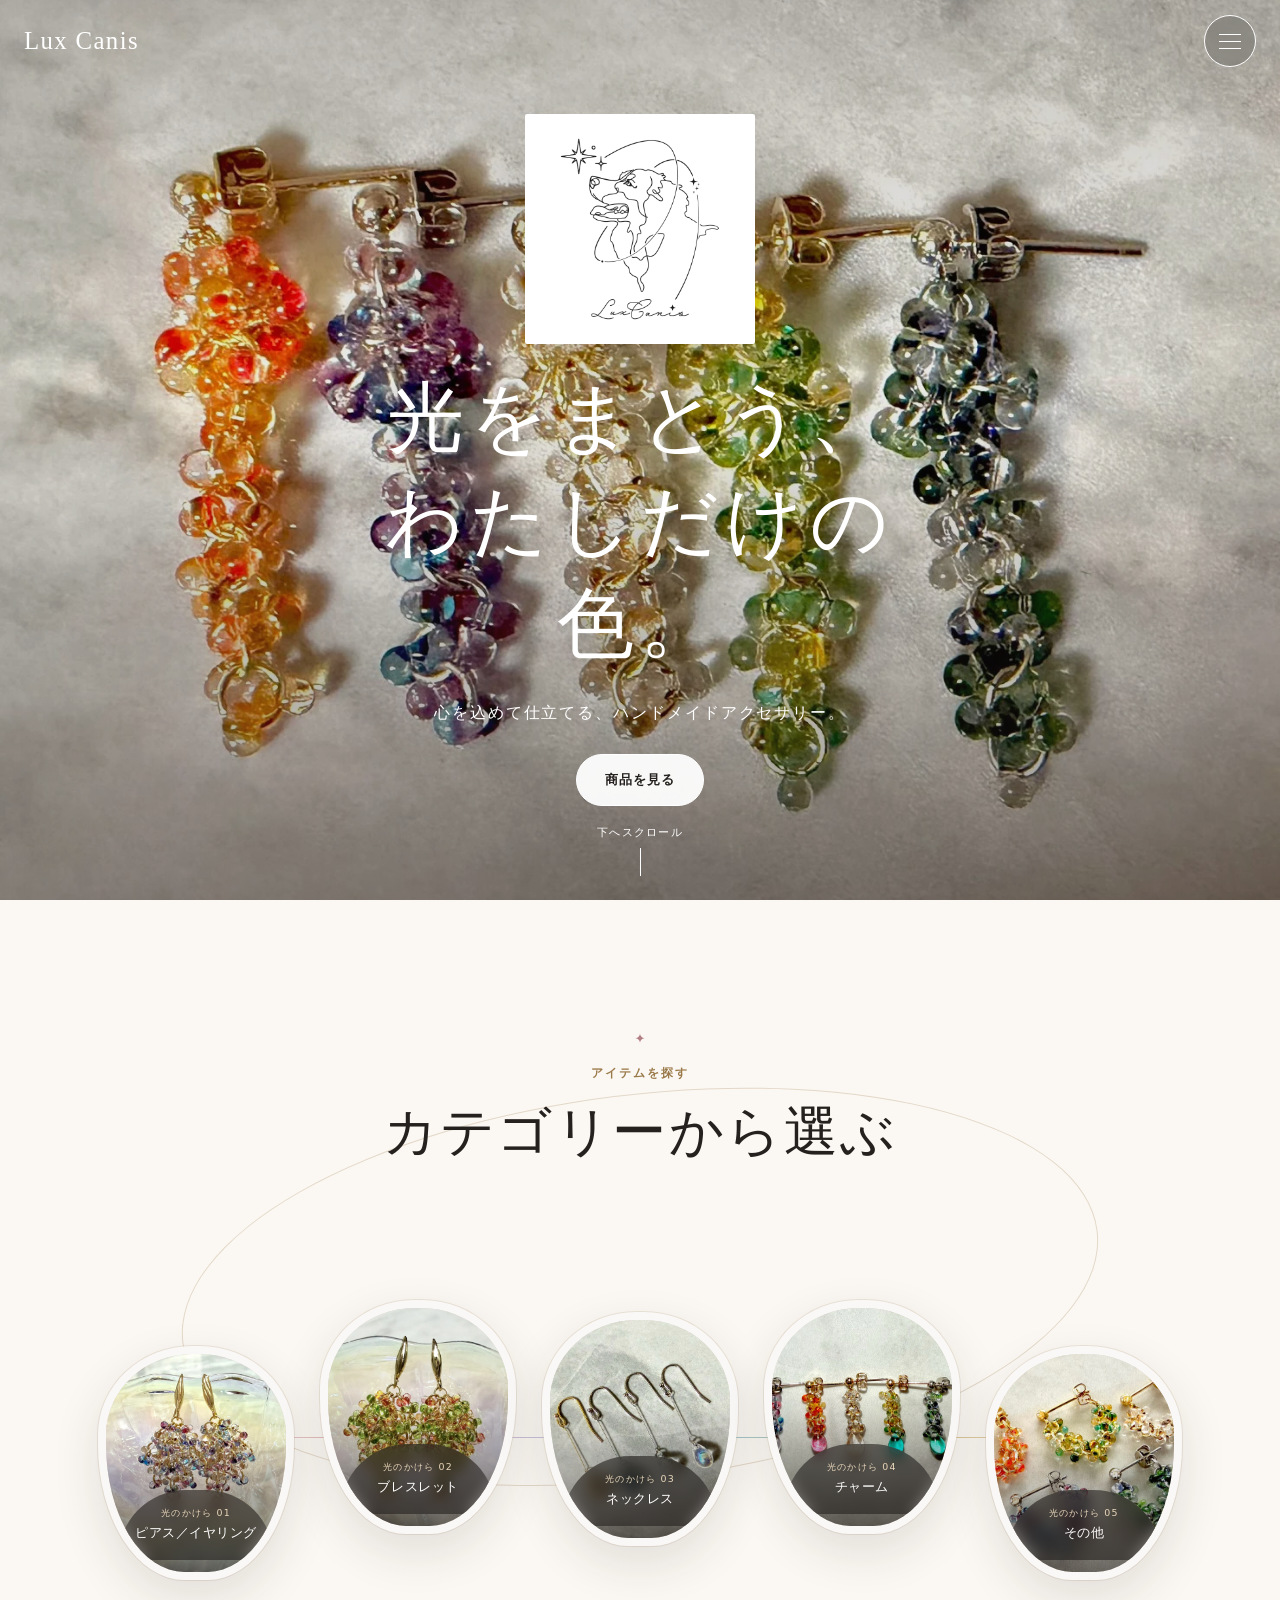
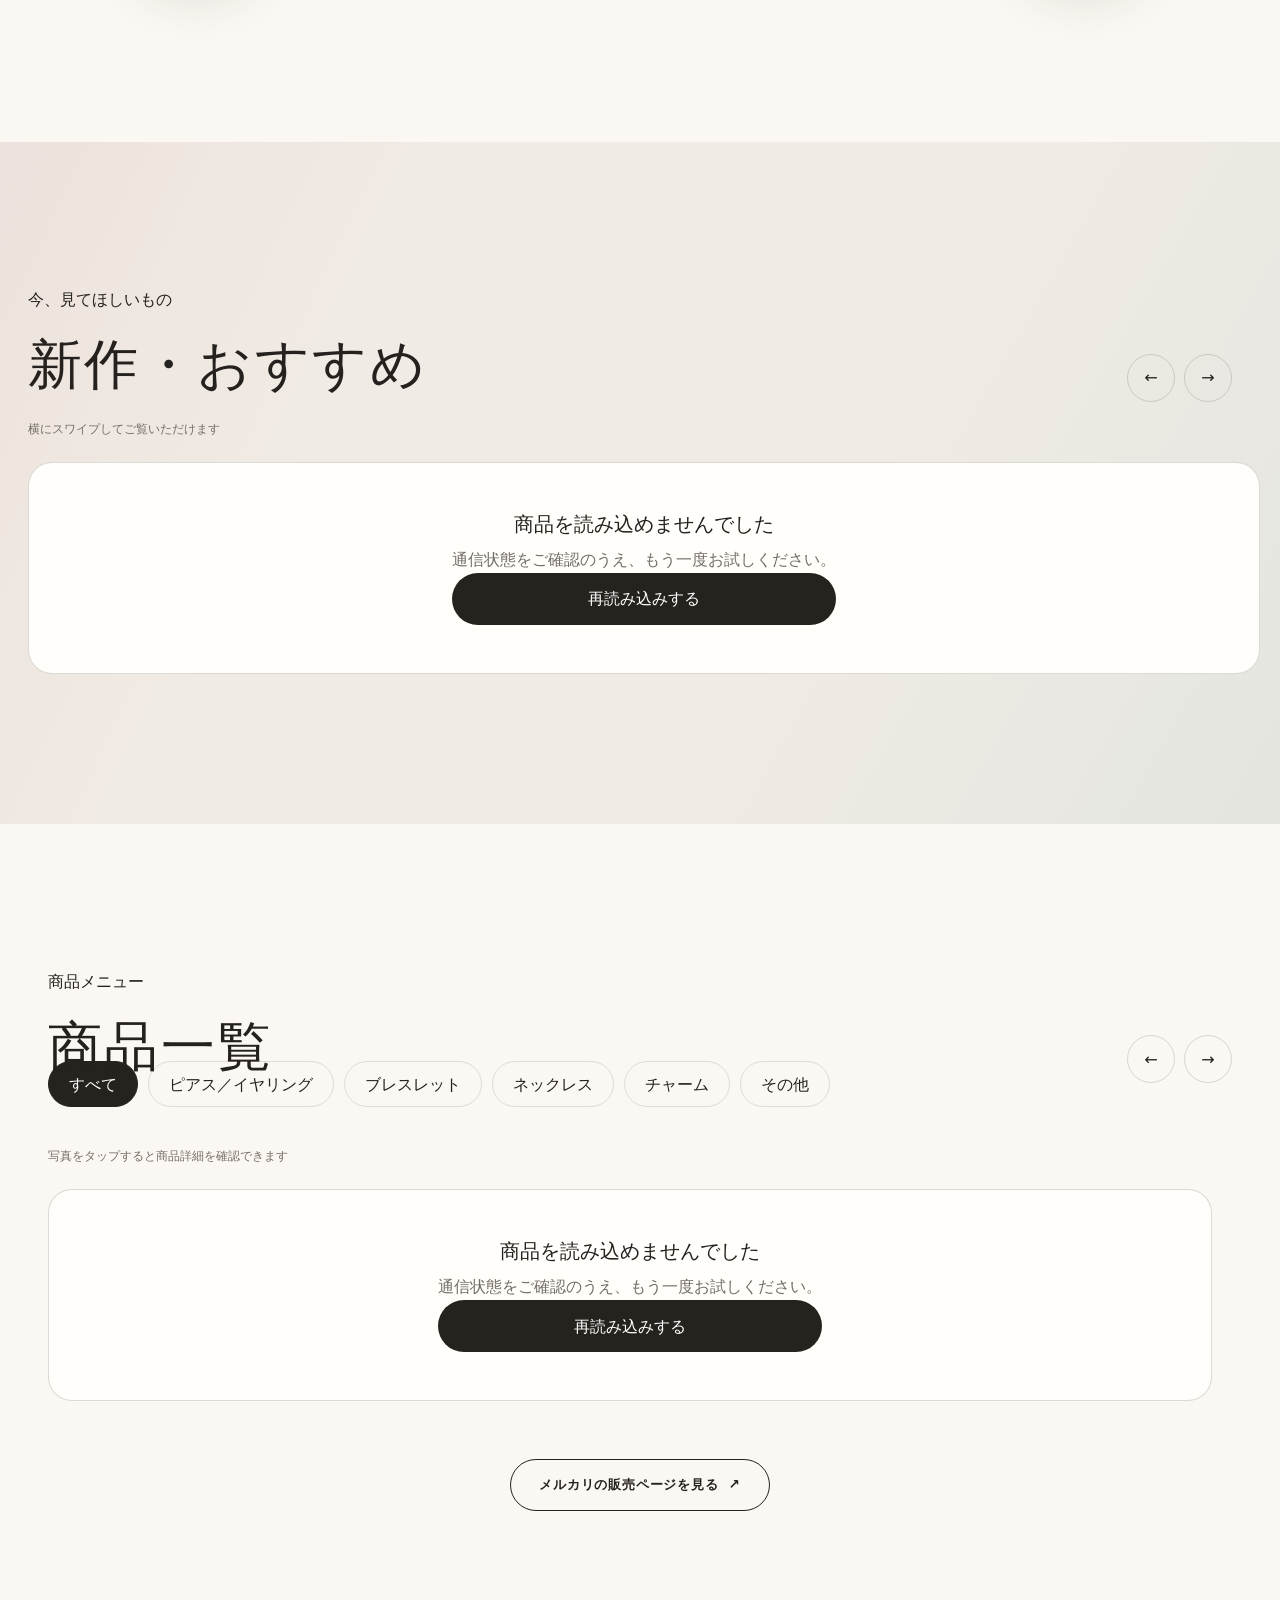
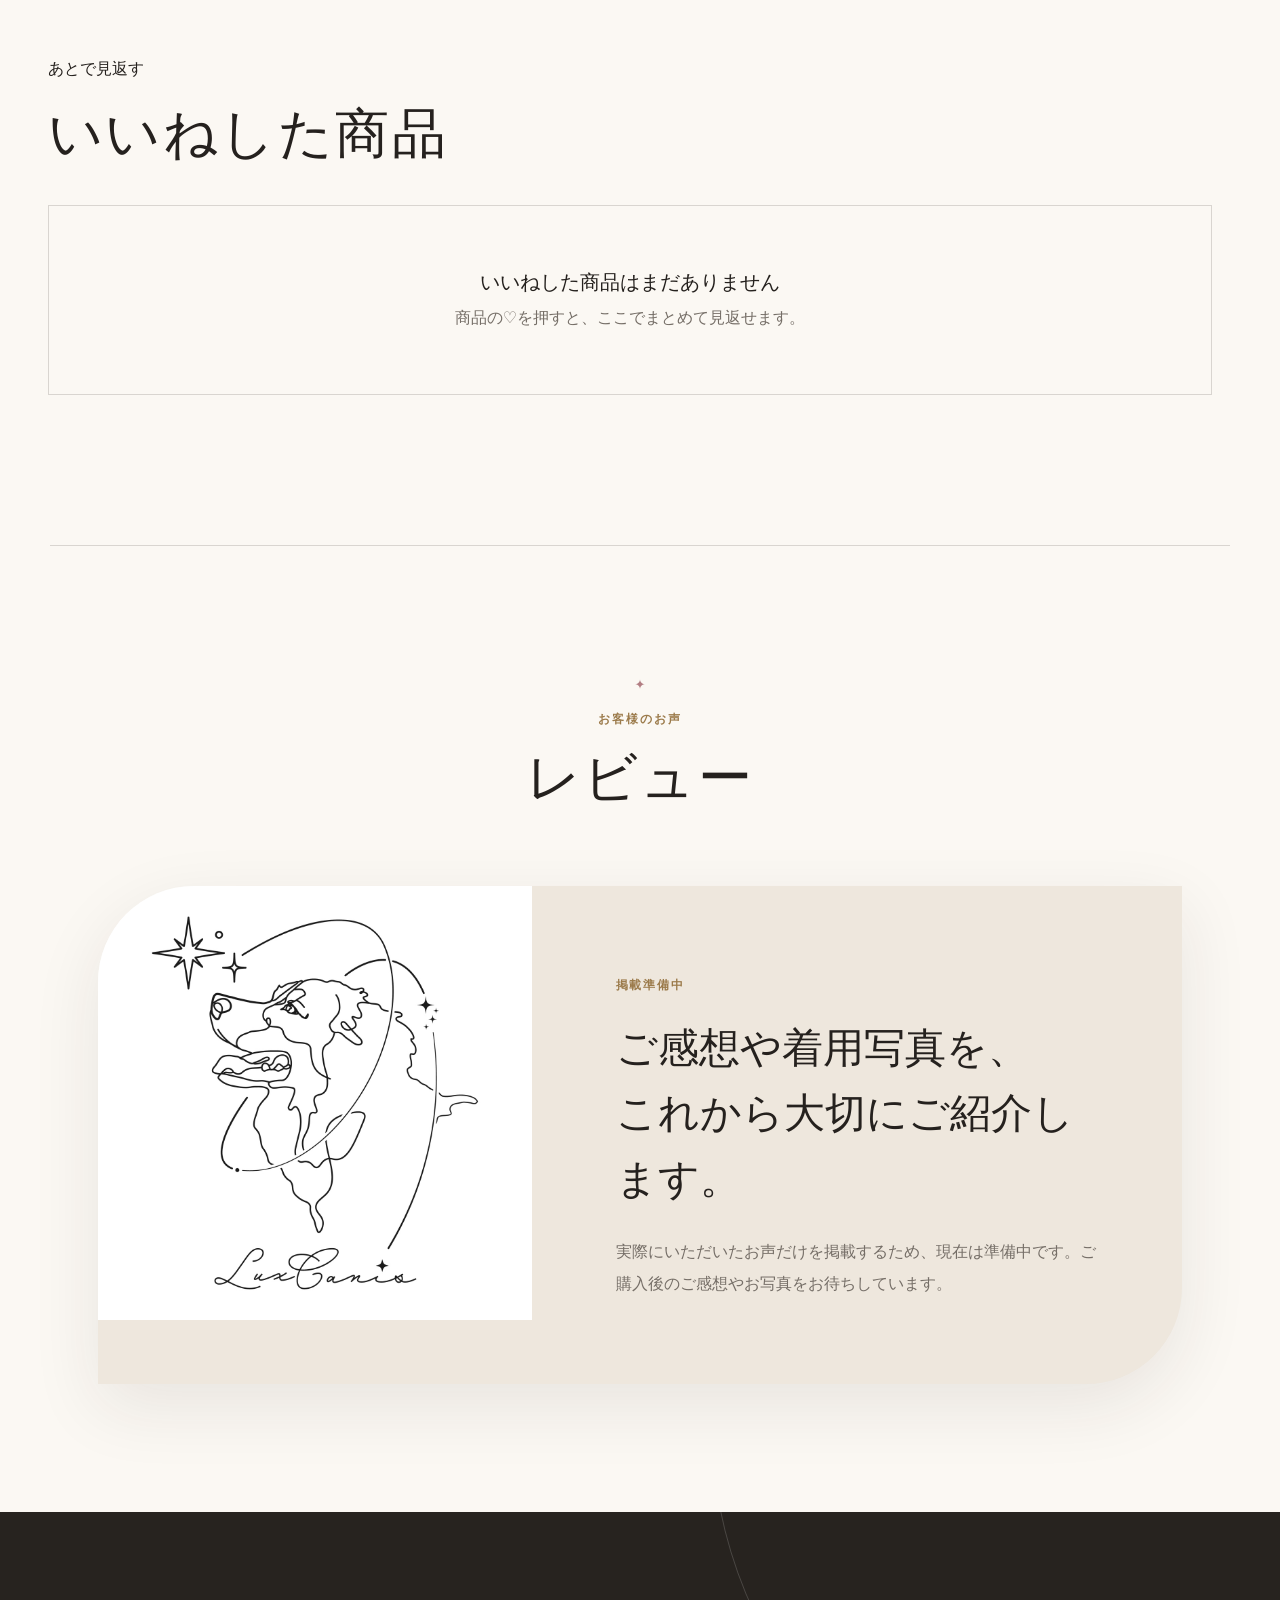
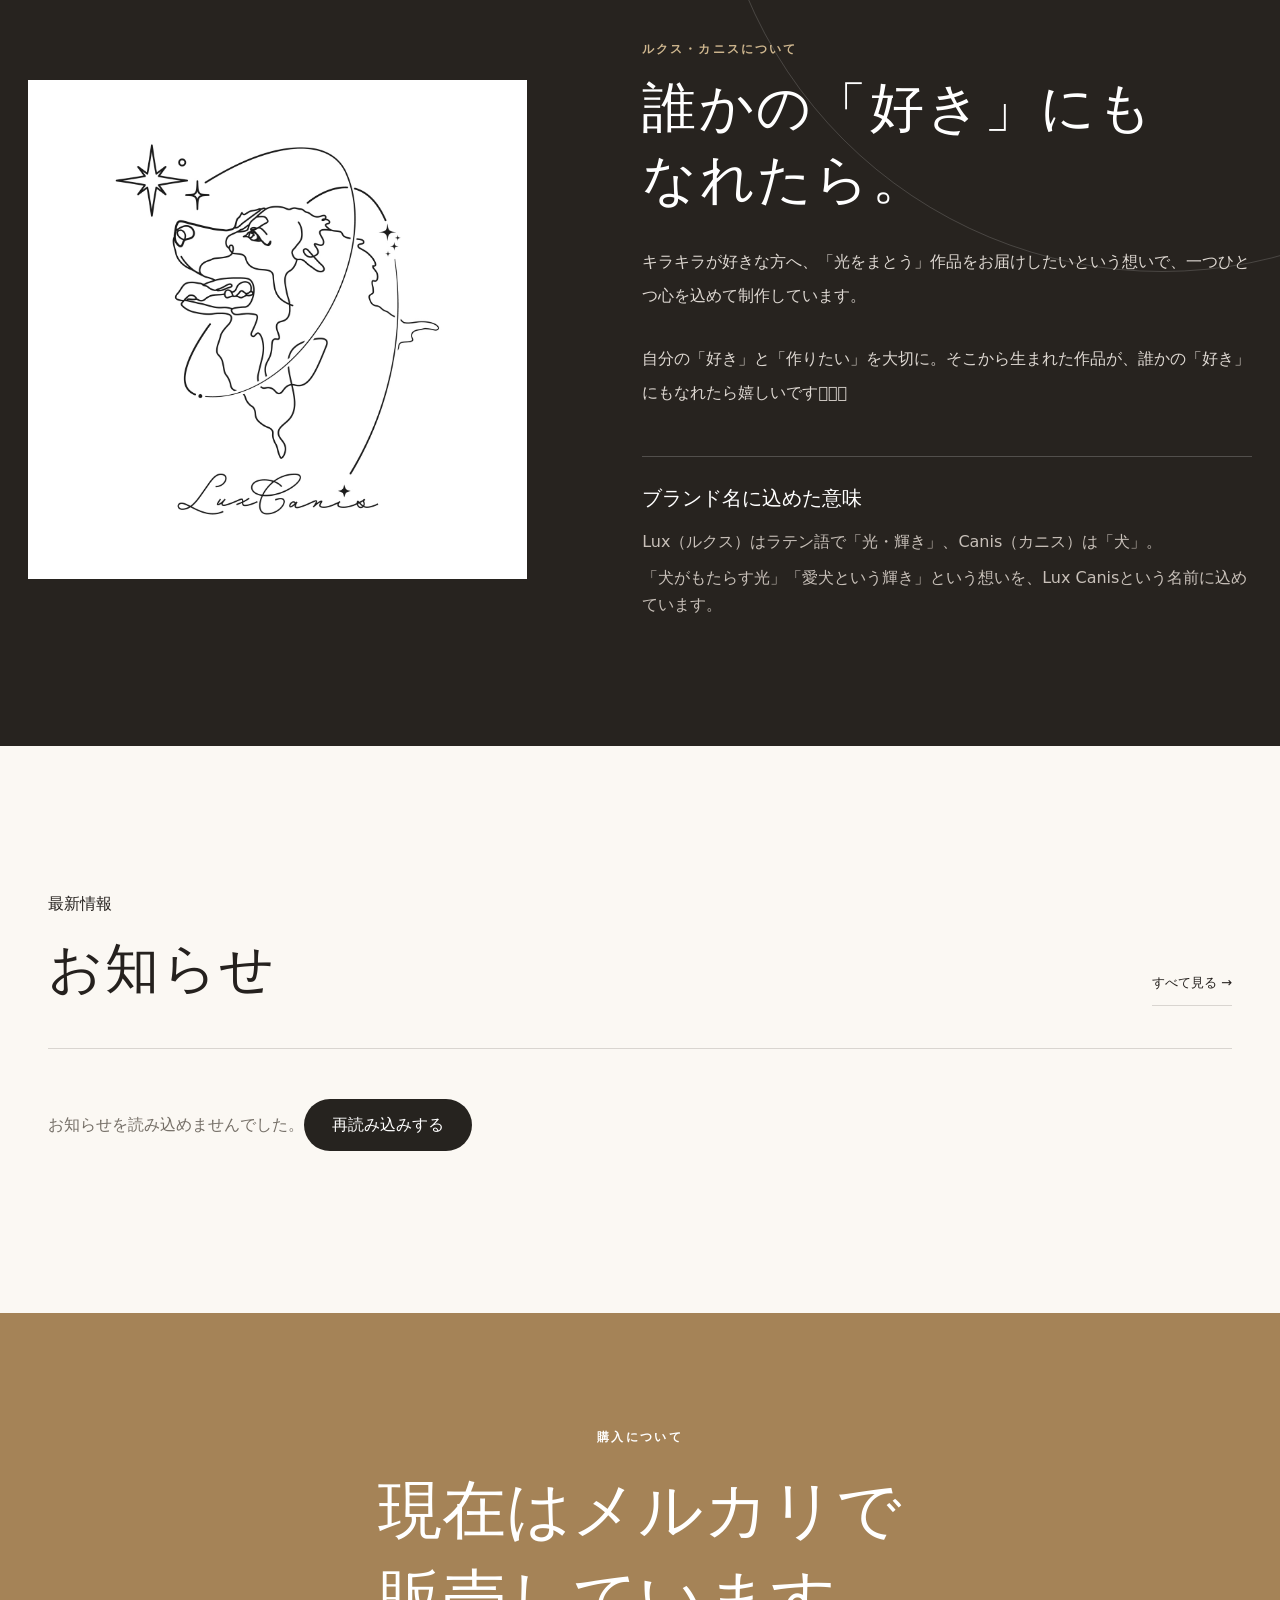
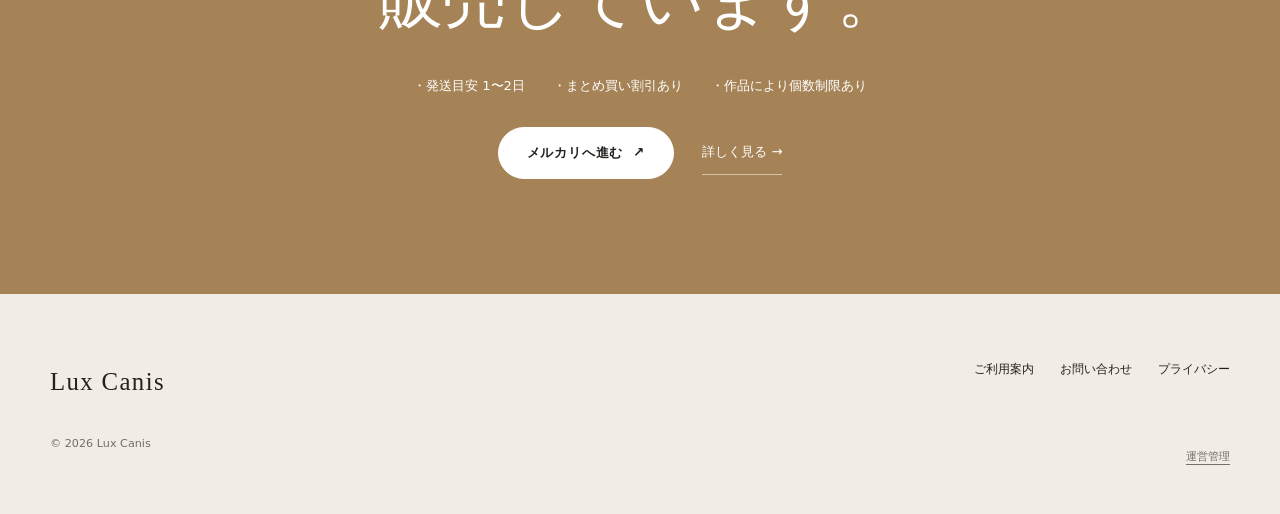
==== commit d14c6f7e: "Clarify member data and refine Lux Canis art direction" ====
--- a/index.html
+++ b/index.html
@@ -10,6 +10,7 @@
   <title>Lux Canis | 光をまとうアクセサリー</title>
   <link rel="stylesheet" href="./styles.css">
   <link rel="stylesheet" href="./home-v2.css">
+  <link rel="stylesheet" href="./home-art.css">
   <script defer src="./script.js"></script>
 </head>
 <body class="home-v2">
@@ -33,12 +34,12 @@
 
     <section class="home-section category-section" id="categories" aria-labelledby="category-title">
       <div class="home-heading centered-heading"><p>アイテムを探す</p><h2 id="category-title">カテゴリーから選ぶ</h2></div>
-      <div class="category-grid">
-        <a class="category-card category-card-wide" href="#items" data-filter-link="ear"><img src="./assets/item-03.webp" alt="ピアス・イヤリングの商品写真" loading="lazy"><span>ピアス／イヤリング</span></a>
-        <a class="category-card" href="#items" data-filter-link="bracelet"><img src="./assets/item-08.webp" alt="ブレスレットカテゴリーのイメージ" loading="lazy"><span>ブレスレット</span></a>
-        <a class="category-card" href="#items" data-filter-link="necklace"><img src="./assets/item-07.webp" alt="ネックレスカテゴリーのイメージ" loading="lazy"><span>ネックレス</span></a>
-        <a class="category-card" href="#items" data-filter-link="charm"><img src="./assets/item-04.webp" alt="チャームカテゴリーのイメージ" loading="lazy"><span>チャーム</span></a>
-        <a class="category-card" href="#items" data-filter-link="other"><img src="./assets/item-05.webp" alt="その他カテゴリーのイメージ" loading="lazy"><span>その他</span></a>
+      <div class="category-orbit" aria-label="5つの商品カテゴリー">
+        <a class="category-card" href="#items" data-filter-link="ear"><img src="./assets/item-03.webp" alt="ピアス・イヤリングの商品写真" loading="lazy"><span><small>光のかけら 01</small>ピアス／イヤリング</span></a>
+        <a class="category-card" href="#items" data-filter-link="bracelet"><img src="./assets/item-08.webp" alt="ブレスレットカテゴリーのイメージ" loading="lazy"><span><small>光のかけら 02</small>ブレスレット</span></a>
+        <a class="category-card" href="#items" data-filter-link="necklace"><img src="./assets/item-07.webp" alt="ネックレスカテゴリーのイメージ" loading="lazy"><span><small>光のかけら 03</small>ネックレス</span></a>
+        <a class="category-card" href="#items" data-filter-link="charm"><img src="./assets/item-04.webp" alt="チャームカテゴリーのイメージ" loading="lazy"><span><small>光のかけら 04</small>チャーム</span></a>
+        <a class="category-card" href="#items" data-filter-link="other"><img src="./assets/item-05.webp" alt="その他カテゴリーのイメージ" loading="lazy"><span><small>光のかけら 05</small>その他</span></a>
       </div>
     </section>
 
@@ -84,11 +85,28 @@
   <div class="menu-scrim" data-menu-close hidden></div>
   <aside class="site-menu" id="site-menu" aria-hidden="true" aria-label="詳細メニュー">
     <div class="menu-head"><a class="menu-brand" href="#top" data-menu-close>Lux Canis</a><button class="menu-close" type="button" aria-label="詳細メニューを閉じる" data-menu-close>×</button></div>
-    <p class="menu-title">メニュー</p>
-    <nav class="drawer-nav" aria-label="サイトの詳しいメニュー">
-      <a href="#items" data-menu-close><span>01</span><strong>商品一覧</strong><i>→</i></a><a href="#favorites" data-menu-close><span>02</span><strong>いいね</strong><i>→</i></a><a href="./account.html"><span>03</span><strong>会員登録・ログイン</strong><i>→</i></a><a href="./guide.html#purchase"><span>04</span><strong>購入について</strong><i>→</i></a><a href="./guide.html#restock"><span>05</span><strong>再販について</strong><i>→</i></a><a href="./guide.html#care"><span>06</span><strong>お手入れ方法</strong><i>→</i></a><a href="./guide.html#faq"><span>07</span><strong>よくある質問</strong><i>→</i></a><a href="./contact.html"><span>08</span><strong>お問い合わせ</strong><i>→</i></a><a href="./privacy.html"><span>09</span><strong>プライバシーポリシー</strong><i>→</i></a><a href="#notices" data-menu-close><span>10</span><strong>お知らせ</strong><i>→</i></a>
-    </nav>
-    <div class="drawer-social" aria-label="外部サイト"><a href="https://jp.mercari.com/user/profile/600352309?utm_medium=share&amp;utm_source=ios" target="_blank" rel="noopener noreferrer">メルカリ ↗</a><button class="demo-action" type="button" data-message="InstagramのURLはまだ設定されていません。">Instagram（準備中）</button><a href="https://x.com/lux_canis?s=11&amp;t=lWyH4gcoqISd_hmwUv5dXQ" target="_blank" rel="noopener noreferrer">X（旧Twitter）↗</a></div>
+    <p class="menu-title">光の案内</p>
+    <div class="drawer-group">
+      <p class="drawer-group-title">作品を探す</p>
+      <nav class="drawer-nav" aria-label="作品を探すメニュー">
+        <a href="#items" data-menu-close><span aria-hidden="true"></span><strong>商品一覧<small>すべての作品とカラー</small></strong><i>→</i></a>
+        <a href="#favorites" data-menu-close><span aria-hidden="true"></span><strong>いいね<small>この端末で選んだ作品</small></strong><i>→</i></a>
+      </nav>
+    </div>
+    <div class="drawer-group">
+      <p class="drawer-group-title">会員・ご利用案内</p>
+      <nav class="drawer-nav" aria-label="会員・ご利用案内メニュー">
+        <a href="./account.html"><span aria-hidden="true"></span><strong>会員登録・ログイン<small>保存情報も登録前に確認</small></strong><i>→</i></a>
+        <a href="./guide.html#purchase"><span aria-hidden="true"></span><strong>購入について<small>配送・割引・個数制限</small></strong><i>→</i></a>
+        <a href="./guide.html#restock"><span aria-hidden="true"></span><strong>再販について<small>再販希望の登録方法</small></strong><i>→</i></a>
+        <a href="./guide.html#care"><span aria-hidden="true"></span><strong>お手入れ方法<small>長く楽しむための扱い方</small></strong><i>→</i></a>
+        <a href="./guide.html#faq"><span aria-hidden="true"></span><strong>よくある質問<small>購入前の確認</small></strong><i>→</i></a>
+        <a href="./contact.html"><span aria-hidden="true"></span><strong>お問い合わせ<small>商品・注文のご相談</small></strong><i>→</i></a>
+        <a href="./privacy.html"><span aria-hidden="true"></span><strong>プライバシーポリシー<small>登録情報の取り扱い</small></strong><i>→</i></a>
+        <a href="#notices" data-menu-close><span aria-hidden="true"></span><strong>お知らせ<small>新作・再販・新色</small></strong><i>→</i></a>
+      </nav>
+    </div>
+    <div class="drawer-social" aria-label="販売先とSNS"><p class="drawer-group-title">販売先・SNS</p><a href="https://jp.mercari.com/user/profile/600352309?utm_medium=share&amp;utm_source=ios" target="_blank" rel="noopener noreferrer">メルカリ <span>販売ページへ ↗</span></a><button class="demo-action" type="button" data-message="InstagramのURLはまだ設定されていません。">Instagram <span>準備中</span></button><a href="https://x.com/lux_canis?s=11&amp;t=lWyH4gcoqISd_hmwUv5dXQ" target="_blank" rel="noopener noreferrer">X（旧Twitter）<span>公式アカウントへ ↗</span></a></div>
   </aside>
 
   <footer class="home-footer"><a href="#top" aria-label="ページの一番上へ戻る">Lux Canis</a><nav aria-label="フッターメニュー"><a href="./guide.html">ご利用案内</a><a href="./contact.html">お問い合わせ</a><a href="./privacy.html">プライバシー</a></nav><p>© <span id="year"></span> Lux Canis</p><a class="admin-demo-link" href="./admin.html" rel="nofollow">運営管理</a></footer>
--- a/home-art.css
+++ b/home-art.css
@@ -0,0 +1,149 @@
+/* Lux Canis art direction: the orbit in the supplied logo becomes the site's visual grammar. */
+.category-section { position: relative; isolation: isolate; }
+.category-section::before {
+  content: "";
+  position: absolute;
+  z-index: -1;
+  width: min(78vw, 920px);
+  aspect-ratio: 2.4 / 1;
+  left: 50%;
+  top: 46%;
+  border: 1px solid rgba(155, 122, 74, .25);
+  border-radius: 50%;
+  transform: translate(-50%, -50%) rotate(-7deg);
+  pointer-events: none;
+}
+.category-orbit {
+  position: relative;
+  margin-top: clamp(48px, 8vw, 92px);
+  padding: 52px 0 68px;
+  display: grid;
+  grid-template-columns: repeat(5, minmax(0, 1fr));
+  gap: clamp(12px, 2vw, 26px);
+}
+.category-orbit::after {
+  content: "";
+  position: absolute;
+  z-index: -1;
+  inset: 50% 5% auto;
+  height: 1px;
+  background: linear-gradient(90deg, transparent, #d9a1a5, #bdb3d8, #8ebcc0, #d0b170, transparent);
+  opacity: .8;
+}
+.category-orbit .category-card {
+  position: relative;
+  min-height: 0;
+  aspect-ratio: .84 / 1;
+  overflow: hidden;
+  border: 8px solid rgba(255, 255, 255, .82);
+  border-radius: 48% 48% 44% 44% / 38% 38% 58% 58%;
+  background: #e2d9cf;
+  box-shadow: 0 18px 48px rgba(40, 32, 27, .12), 0 0 0 1px rgba(155, 122, 74, .15);
+  transition: transform .25s ease, box-shadow .25s ease;
+}
+.category-orbit .category-card:nth-child(1),
+.category-orbit .category-card:nth-child(5) { transform: translateY(34px); }
+.category-orbit .category-card:nth-child(2),
+.category-orbit .category-card:nth-child(4) { transform: translateY(-12px); }
+.category-orbit .category-card:hover { transform: translateY(-8px); box-shadow: 0 24px 58px rgba(40, 32, 27, .18), 0 0 0 2px rgba(155, 122, 74, .22); }
+.category-orbit .category-card::after { inset: 38% 0 0; }
+.category-orbit .category-card span {
+  left: 12px;
+  right: 12px;
+  bottom: 12px;
+  min-height: 70px;
+  padding: 10px 10px 12px;
+  display: grid;
+  place-content: center;
+  gap: 3px;
+  border: 0;
+  border-radius: 999px 999px 24px 24px;
+  background: rgba(30, 26, 24, .56);
+  text-align: center;
+  line-height: 1.45;
+}
+.category-orbit .category-card span small { display: block; font-size: .59rem; color: #ead8bb; letter-spacing: .13em; }
+.home-heading { position: relative; }
+.centered-heading::before { content: "✦"; display: block; margin-bottom: 14px; color: #b27e83; font-size: .82rem; }
+.feature-section {
+  background:
+    linear-gradient(115deg, rgba(217, 161, 165, .12), transparent 28%),
+    linear-gradient(300deg, rgba(142, 188, 192, .13), transparent 36%),
+    #f0ebe4;
+}
+.home-v2 .product-card-image { border-radius: 38% 38% 12px 12px / 18% 18% 12px 12px; box-shadow: inset 0 0 0 1px rgba(255,255,255,.4); }
+.home-v2 .feature-card .product-card-image { border-radius: 68px 12px 68px 12px; }
+.review-placeholder { border-radius: 96px 0 96px 0; overflow: hidden; box-shadow: 0 22px 70px rgba(44,34,28,.09); }
+.about-section-v2 { position: relative; overflow: hidden; isolation: isolate; }
+.about-section-v2::after {
+  content: "";
+  position: absolute;
+  z-index: -1;
+  width: min(72vw, 900px);
+  aspect-ratio: 1;
+  right: -26%;
+  top: -65%;
+  border: 1px solid rgba(255,255,255,.16);
+  border-radius: 50%;
+}
+
+/* The drawer is an original 'light guide', not a numbered copy of the reference. */
+.home-v2 .site-menu { background: #211f27; color: #fff; }
+.home-v2 .menu-head { top: -22px; background: rgba(33, 31, 39, .96); backdrop-filter: blur(16px); }
+.home-v2 .menu-close { border-color: rgba(255,255,255,.32); color: #fff; }
+.menu-title { margin: 28px 0 22px; color: #dfc49c; font: 500 1.5rem/1.4 "Yu Mincho", Georgia, serif; letter-spacing: .08em; }
+.drawer-group { margin-top: 26px; }
+.drawer-group-title { margin: 0 0 8px; color: #bea881; font-size: .66rem; font-weight: 700; letter-spacing: .17em; }
+.home-v2 .drawer-nav { border-top-color: rgba(255,255,255,.14); }
+.home-v2 .drawer-nav a {
+  min-height: 68px;
+  padding: 10px 0;
+  grid-template-columns: 14px 1fr 24px;
+  border-bottom-color: rgba(255,255,255,.14);
+  color: #fff;
+}
+.home-v2 .drawer-nav a:hover { padding-left: 5px; }
+.home-v2 .drawer-nav a > span {
+  width: 7px;
+  height: 7px;
+  border-radius: 50%;
+  background: #dbc192;
+  box-shadow: 0 0 0 4px rgba(219,193,146,.1), 0 0 18px rgba(219,193,146,.58);
+}
+.home-v2 .drawer-nav a strong { display: grid; gap: 2px; font-size: .91rem; }
+.home-v2 .drawer-nav a strong small { color: #aca7b0; font-size: .64rem; font-weight: 400; letter-spacing: .03em; }
+.home-v2 .drawer-nav a i { color: #dbc192; }
+.home-v2 .drawer-social { margin-top: 30px; }
+.home-v2 .drawer-social .drawer-group-title { grid-column: 1 / -1; }
+.home-v2 .drawer-social a,
+.home-v2 .drawer-social button { border-color: rgba(255,255,255,.18); color: #fff; }
+.home-v2 .drawer-social a span,
+.home-v2 .drawer-social button span { color: #aaa5af; font-size: .65rem; }
+.home-v2 .drawer-social a:hover,
+.home-v2 .drawer-social button:hover { border-color: #dbc192; background: rgba(255,255,255,.05); }
+.home-v2 a:focus-visible,
+.home-v2 button:focus-visible { outline: 3px solid #d9bd8c; outline-offset: 4px; }
+
+@media (max-width: 820px) {
+  .category-section { padding-inline: 0; }
+  .category-section .home-heading { padding-inline: 20px; }
+  .category-section::before { display: none; }
+  .category-orbit { margin-top: 38px; padding: 20px 20px 36px; display: flex; gap: 14px; overflow-x: auto; scroll-snap-type: x mandatory; scrollbar-width: none; }
+  .category-orbit::-webkit-scrollbar { display: none; }
+  .category-orbit::after { left: 0; right: 0; top: 52%; }
+  .category-orbit .category-card,
+  .category-orbit .category-card:nth-child(n) { flex: 0 0 min(62vw, 250px); transform: none; scroll-snap-align: center; }
+  .category-orbit .category-card:first-child { scroll-snap-align: start; }
+}
+@media (max-width: 560px) {
+  .category-section { padding-block: 78px; }
+  .review-placeholder { border-radius: 56px 0 56px 0; }
+  .home-v2 .site-menu { padding-inline: 22px; }
+  .home-v2 .drawer-nav a { min-height: 68px; }
+}
+@media (prefers-reduced-motion: reduce) {
+  .category-orbit .category-card,
+  .category-orbit .category-card img,
+  .home-v2 .site-menu { transition: none; }
+  .category-orbit { scroll-behavior: auto; }
+}
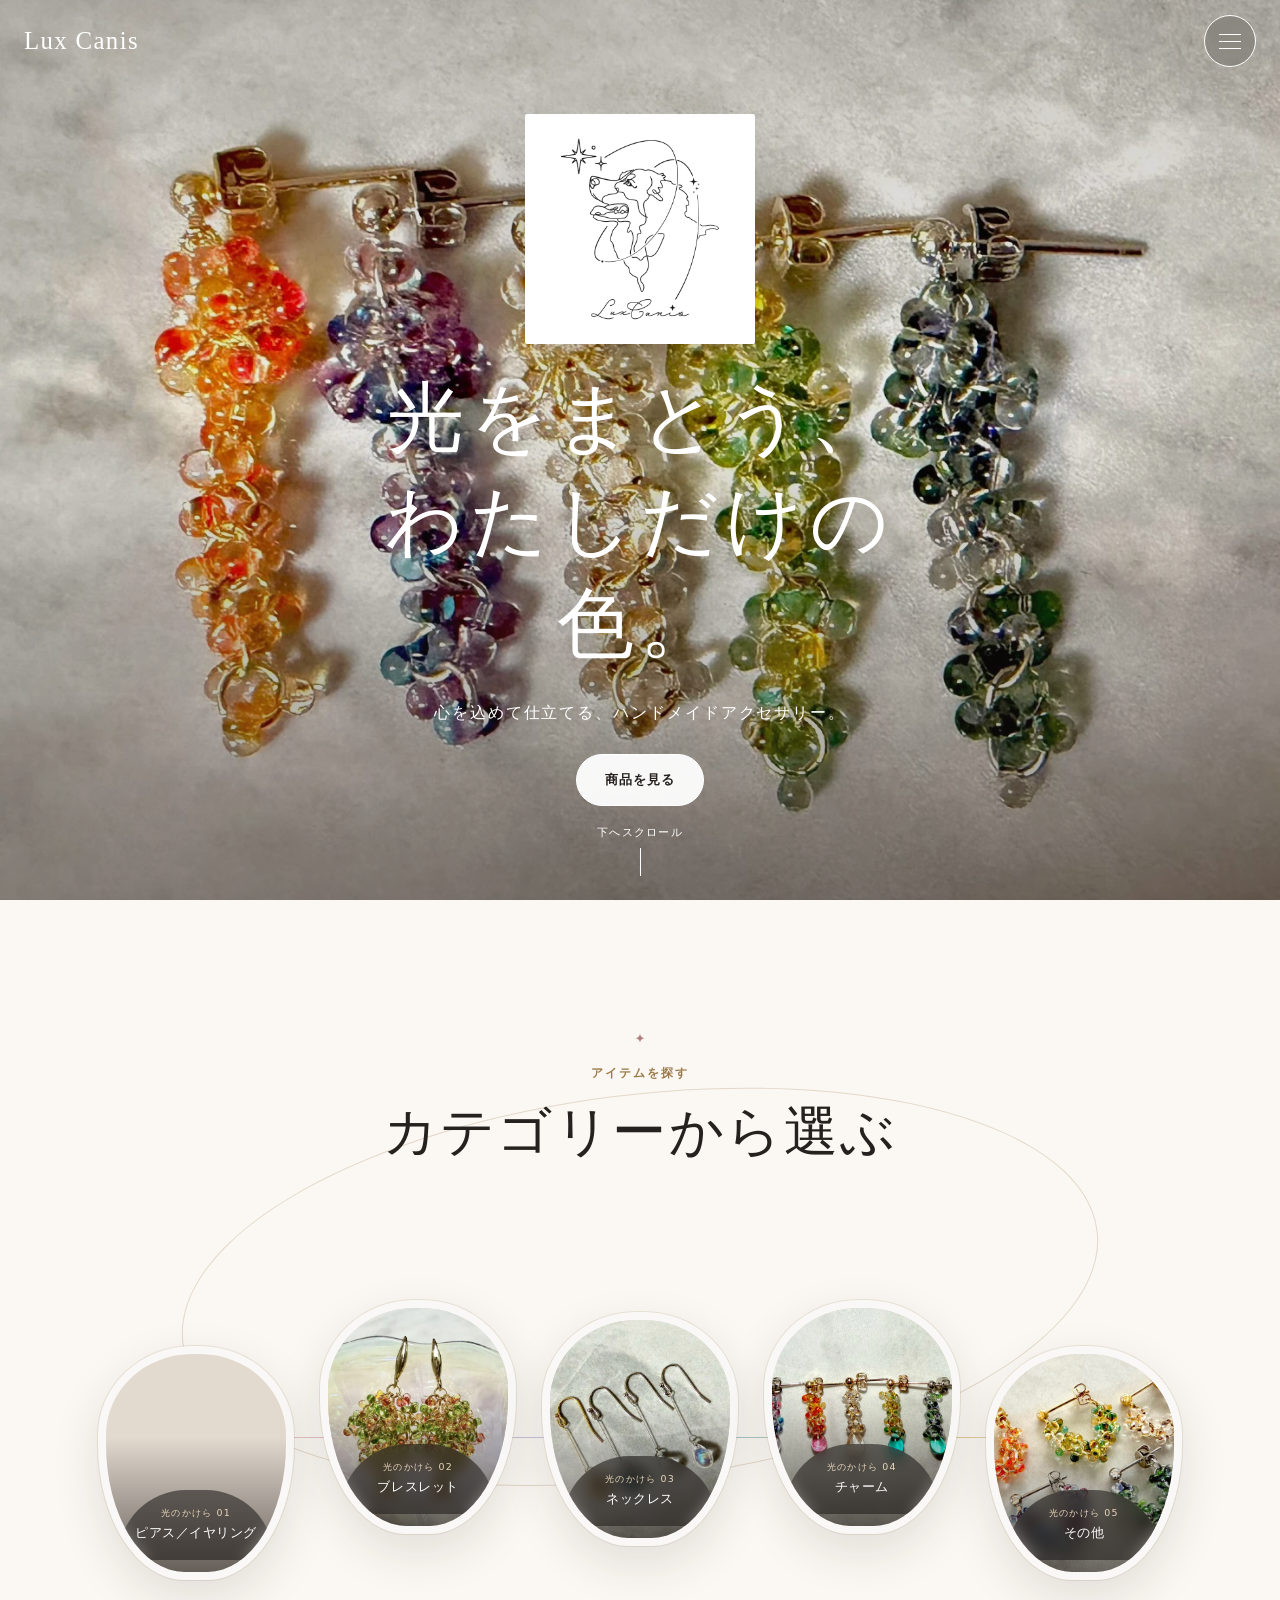
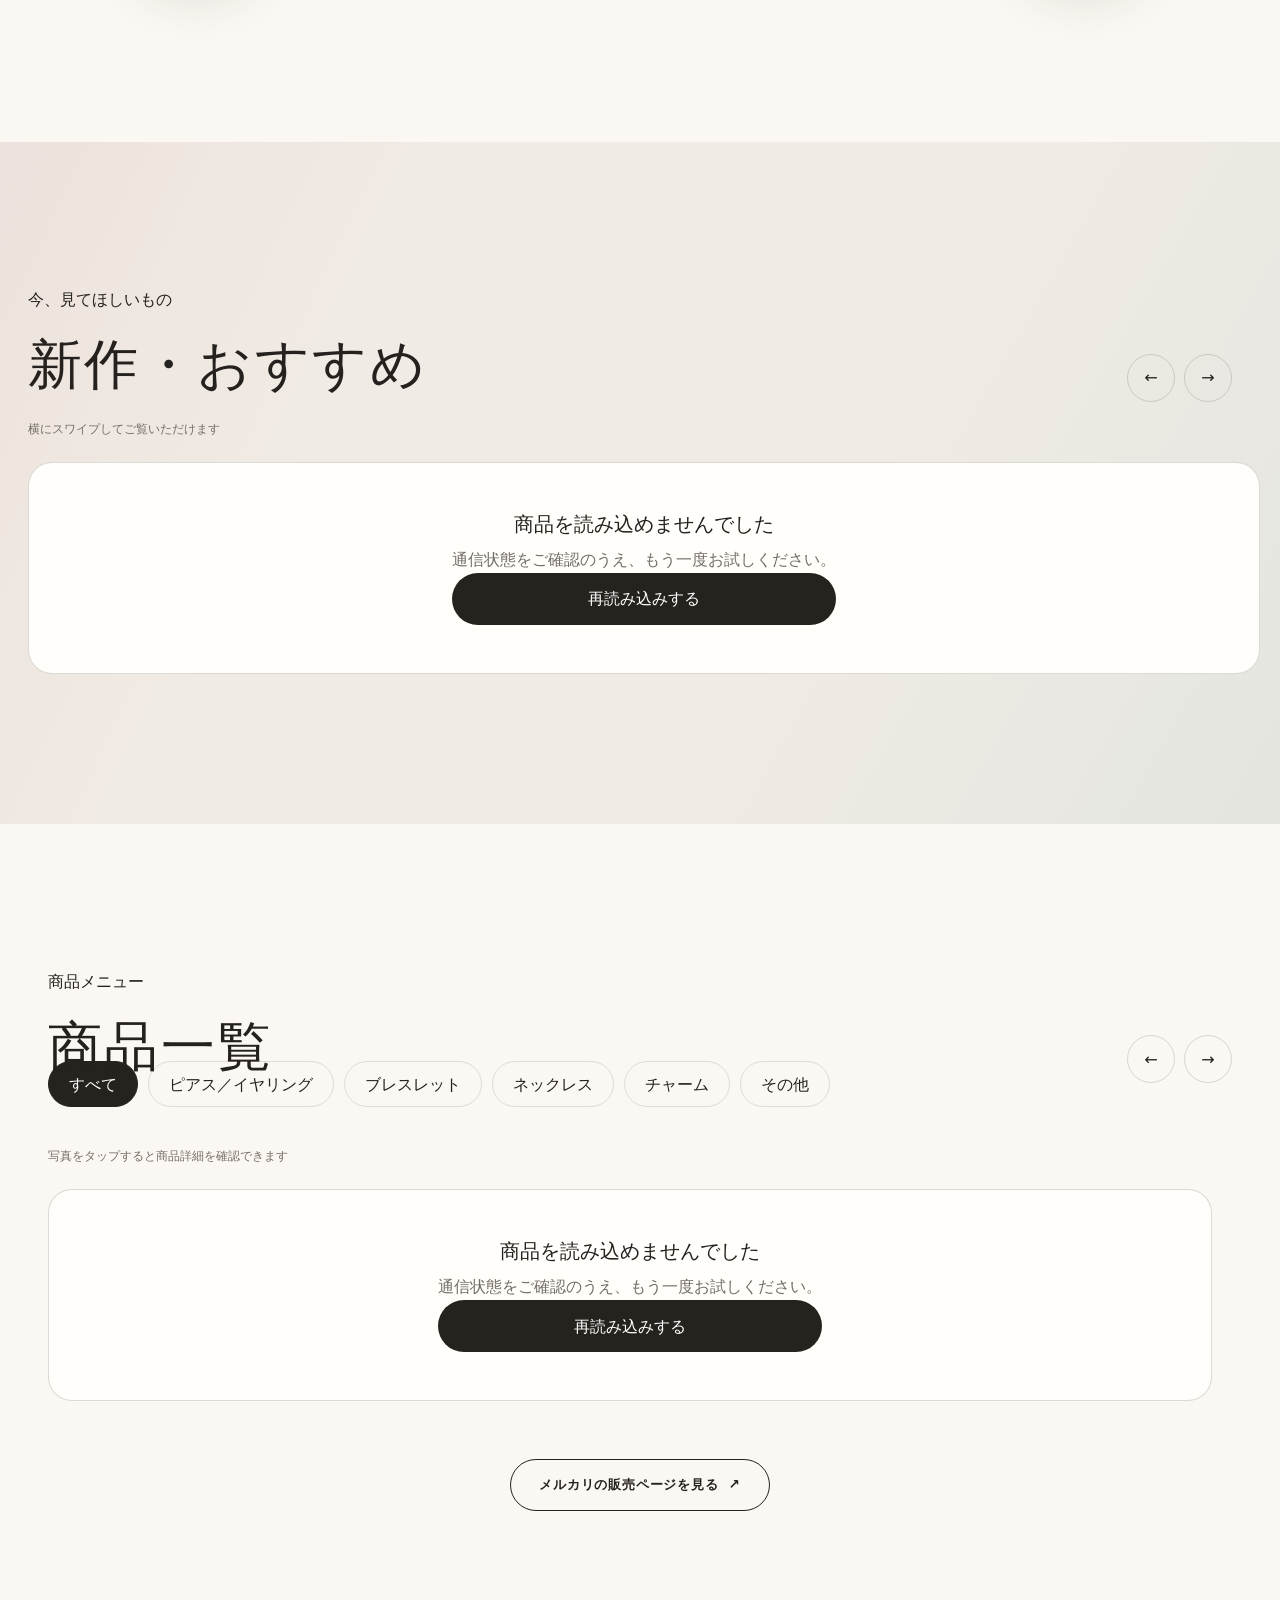
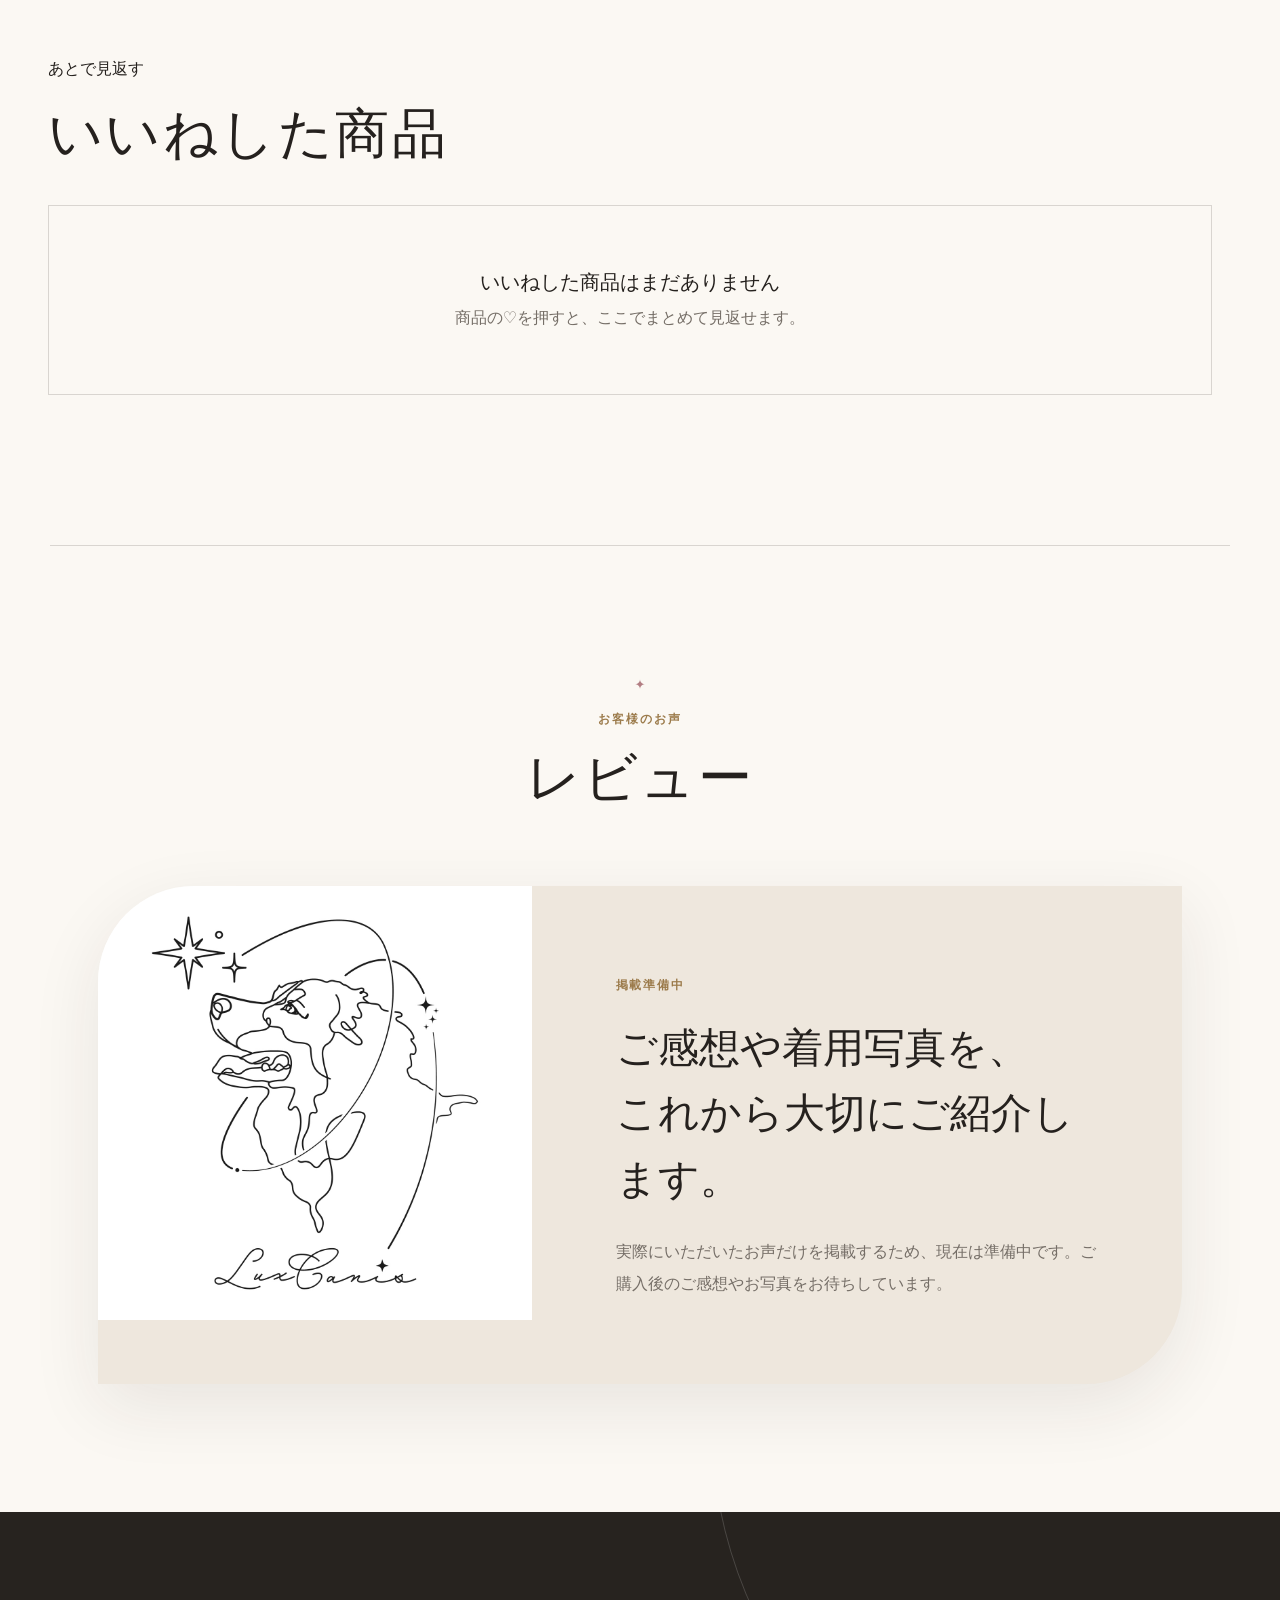
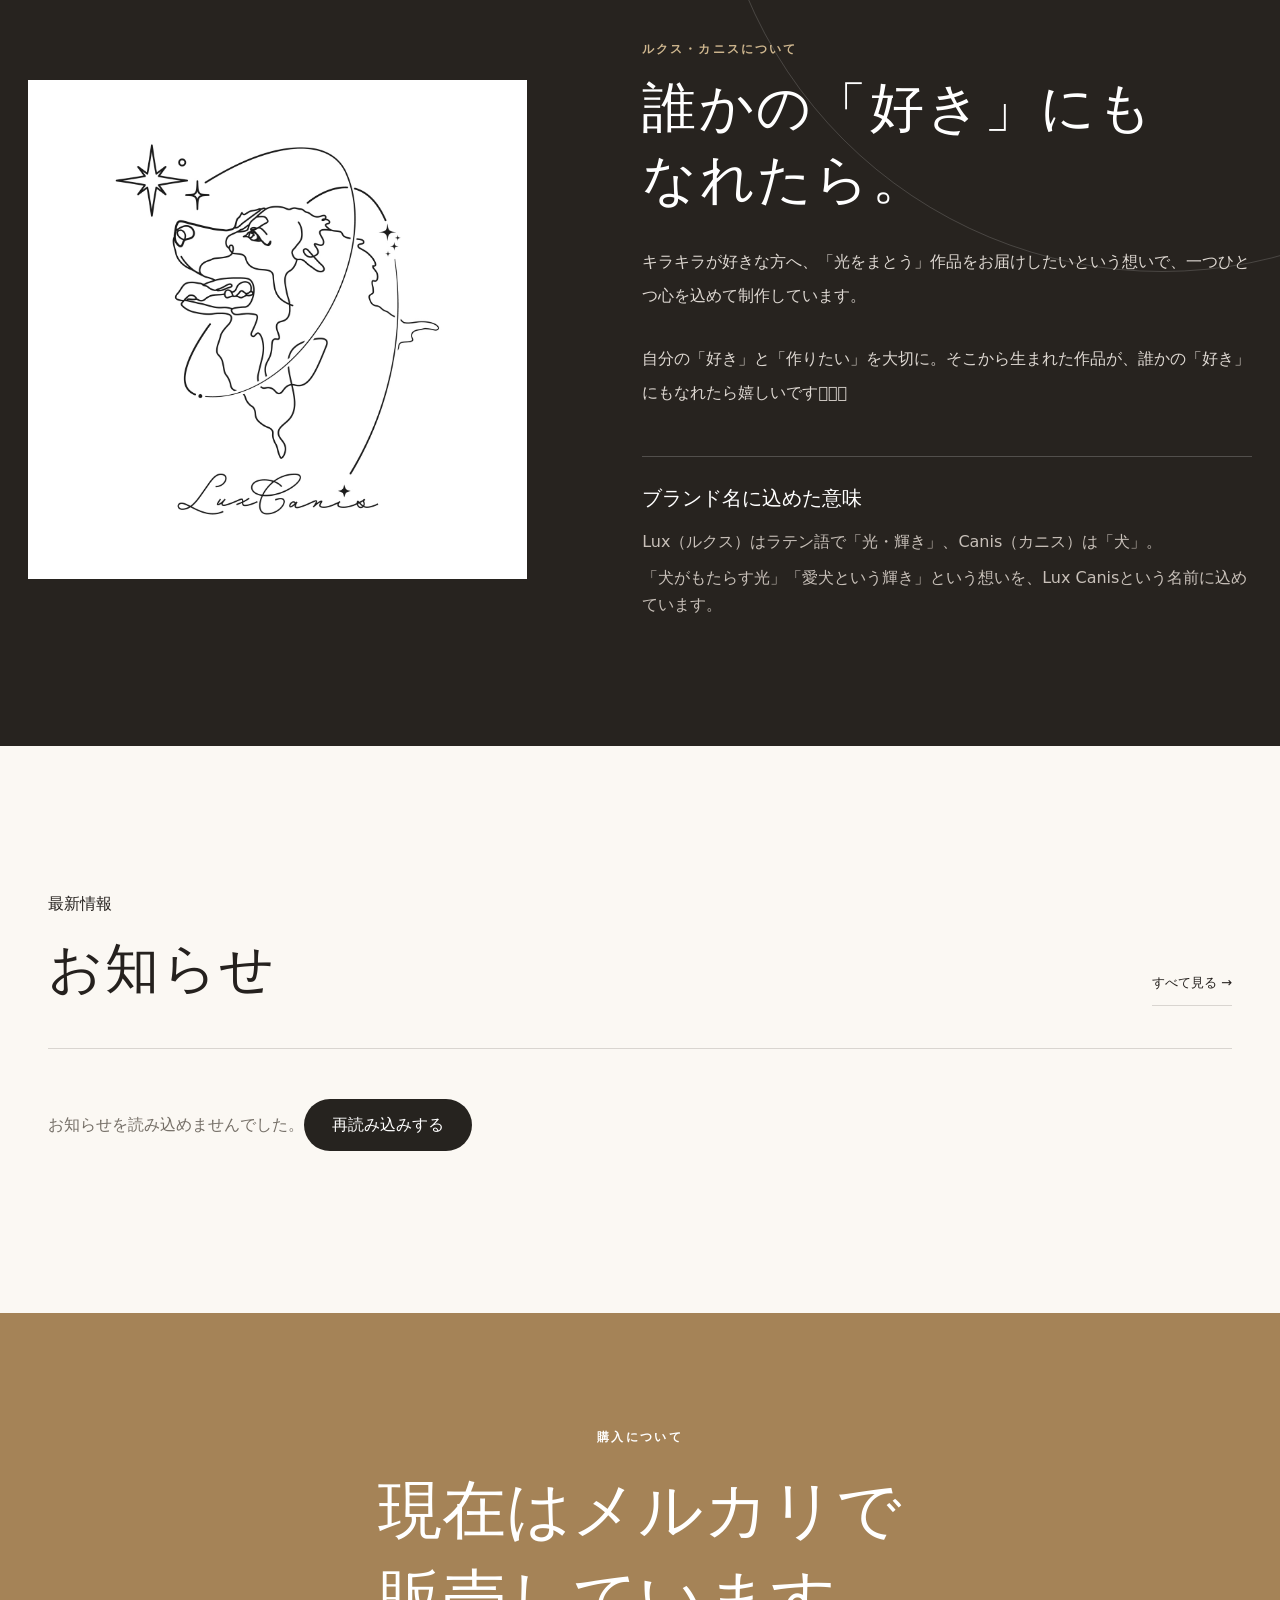
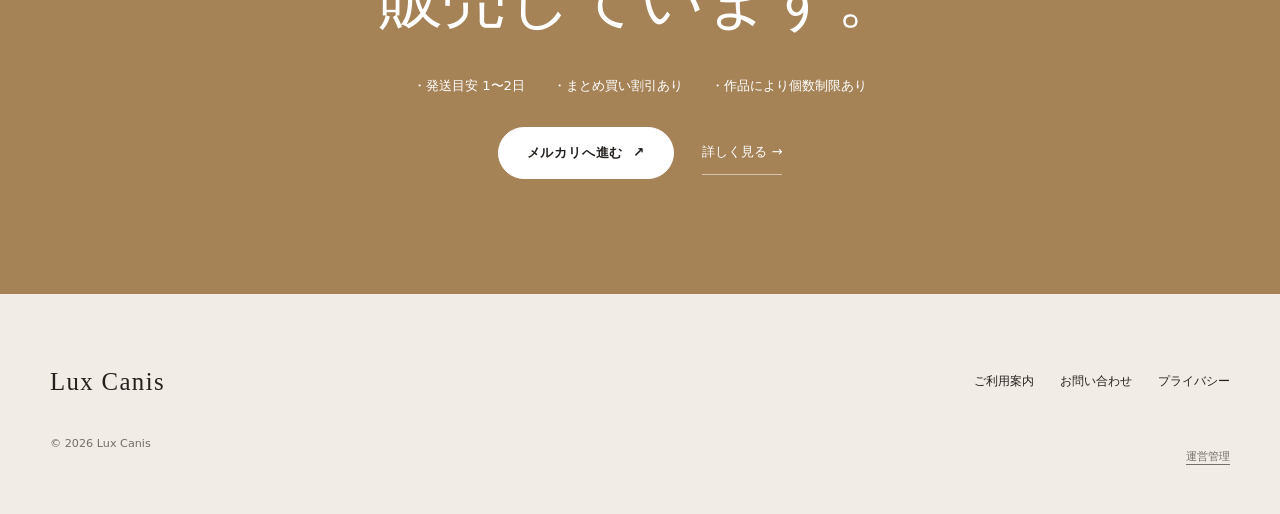
==== commit 27d94f95: "Polish storefront interactions and accessibility" ====
--- a/index.html
+++ b/index.html
@@ -35,11 +35,11 @@
     <section class="home-section category-section" id="categories" aria-labelledby="category-title">
       <div class="home-heading centered-heading"><p>アイテムを探す</p><h2 id="category-title">カテゴリーから選ぶ</h2></div>
       <div class="category-orbit" aria-label="5つの商品カテゴリー">
-        <a class="category-card" href="#items" data-filter-link="ear"><img src="./assets/item-03.webp" alt="ピアス・イヤリングの商品写真" loading="lazy"><span><small>光のかけら 01</small>ピアス／イヤリング</span></a>
-        <a class="category-card" href="#items" data-filter-link="bracelet"><img src="./assets/item-08.webp" alt="ブレスレットカテゴリーのイメージ" loading="lazy"><span><small>光のかけら 02</small>ブレスレット</span></a>
-        <a class="category-card" href="#items" data-filter-link="necklace"><img src="./assets/item-07.webp" alt="ネックレスカテゴリーのイメージ" loading="lazy"><span><small>光のかけら 03</small>ネックレス</span></a>
-        <a class="category-card" href="#items" data-filter-link="charm"><img src="./assets/item-04.webp" alt="チャームカテゴリーのイメージ" loading="lazy"><span><small>光のかけら 04</small>チャーム</span></a>
-        <a class="category-card" href="#items" data-filter-link="other"><img src="./assets/item-05.webp" alt="その他カテゴリーのイメージ" loading="lazy"><span><small>光のかけら 05</small>その他</span></a>
+        <a class="category-card" href="#items" data-filter-link="ear"><img src="./assets/item-03.webp" alt="ピアス・イヤリングの商品写真" loading="lazy" decoding="async"><span><small>光のかけら 01</small>ピアス／イヤリング</span></a>
+        <a class="category-card" href="#items" data-filter-link="bracelet"><img src="./assets/item-08.webp" alt="ブレスレットカテゴリーのイメージ" loading="lazy" decoding="async"><span><small>光のかけら 02</small>ブレスレット</span></a>
+        <a class="category-card" href="#items" data-filter-link="necklace"><img src="./assets/item-07.webp" alt="ネックレスカテゴリーのイメージ" loading="lazy" decoding="async"><span><small>光のかけら 03</small>ネックレス</span></a>
+        <a class="category-card" href="#items" data-filter-link="charm"><img src="./assets/item-04.webp" alt="チャームカテゴリーのイメージ" loading="lazy" decoding="async"><span><small>光のかけら 04</small>チャーム</span></a>
+        <a class="category-card" href="#items" data-filter-link="other"><img src="./assets/item-05.webp" alt="その他カテゴリーのイメージ" loading="lazy" decoding="async"><span><small>光のかけら 05</small>その他</span></a>
       </div>
     </section>
 
--- a/home-v2.css
+++ b/home-v2.css
@@ -244,6 +244,7 @@
 
 .home-footer { padding: 64px max(20px, calc((100vw - 1180px) / 2)) 36px; display: grid; grid-template-columns: 1fr auto; gap: 28px; align-items: start; background: #f1ece5; }
 .home-footer nav { display: flex; flex-wrap: wrap; justify-content: end; gap: 12px 26px; font-size: .78rem; }
+.home-footer nav a { min-height: 44px; display: inline-flex; align-items: center; }
 .home-footer p { margin: 0; color: var(--home-muted); font-size: .7rem; }
 .home-footer .admin-demo-link { justify-self: end; }
 .home-v2 .toast { z-index: 110; }
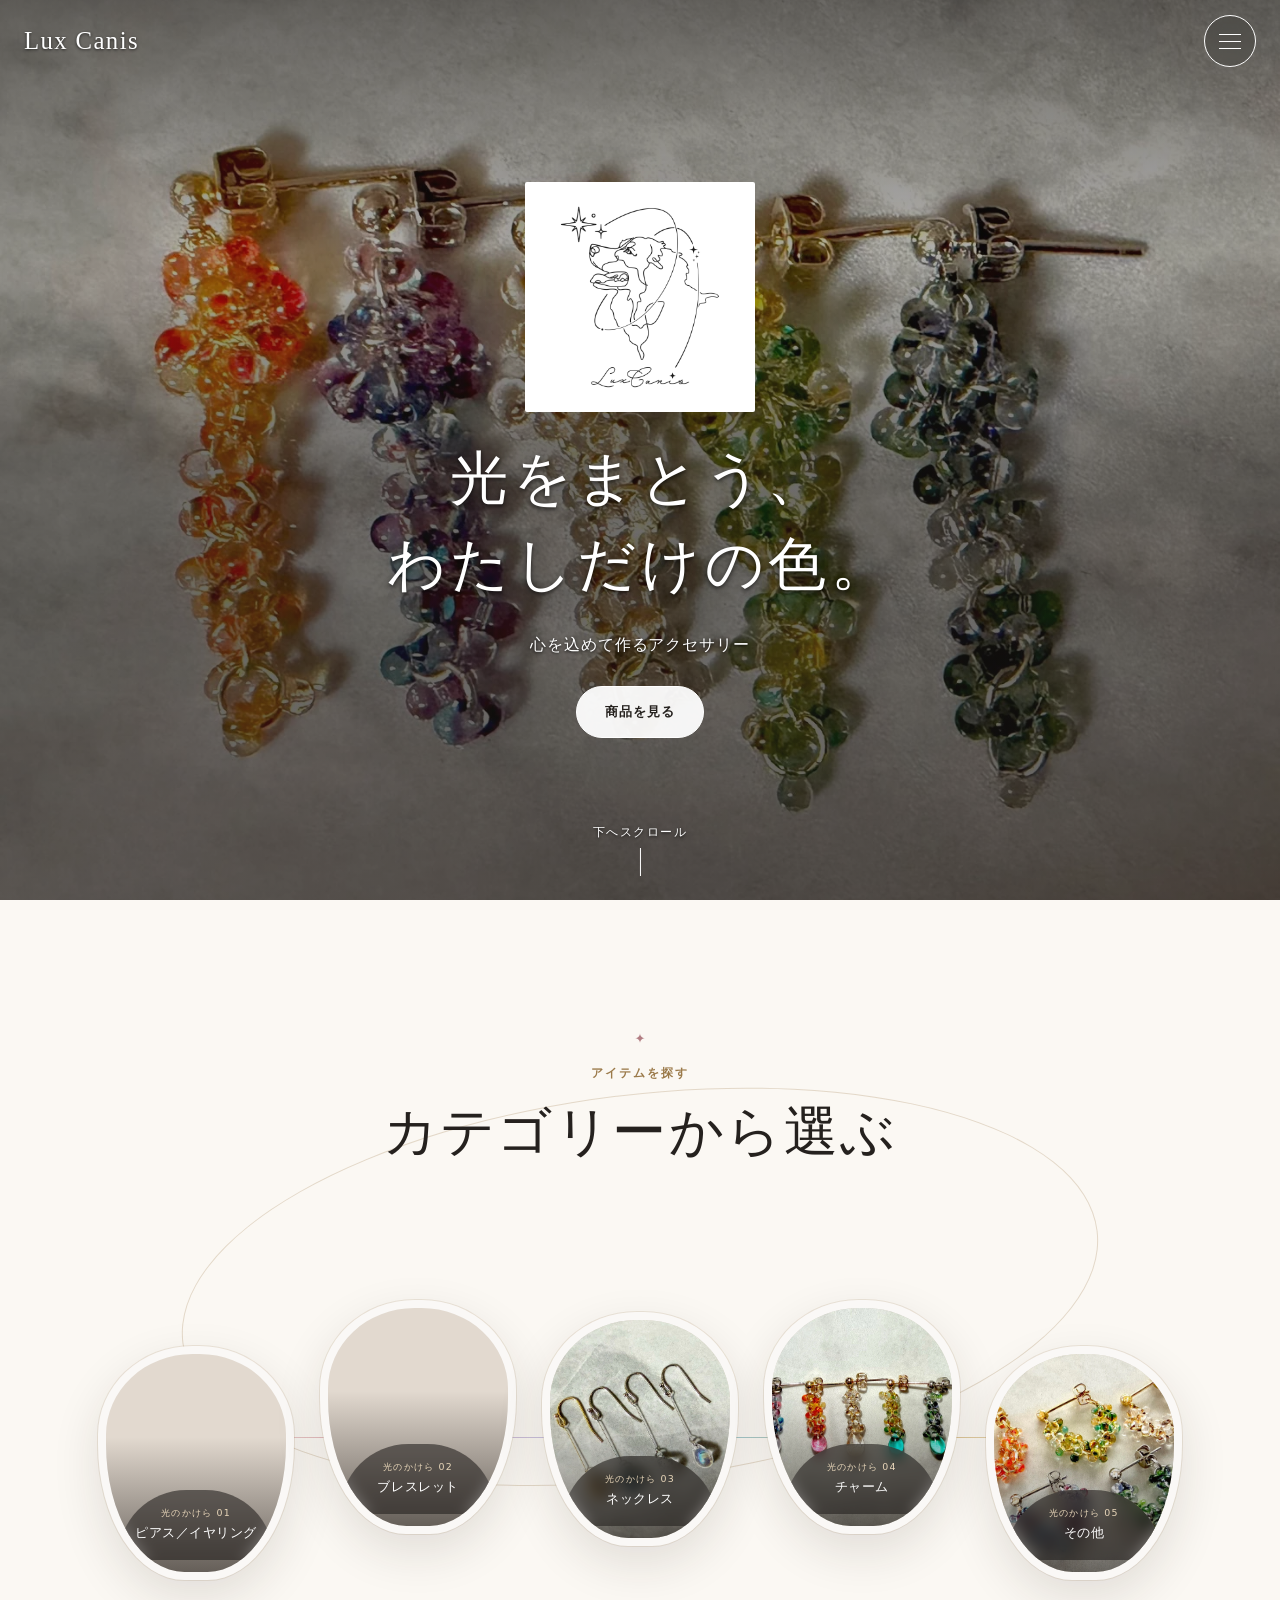
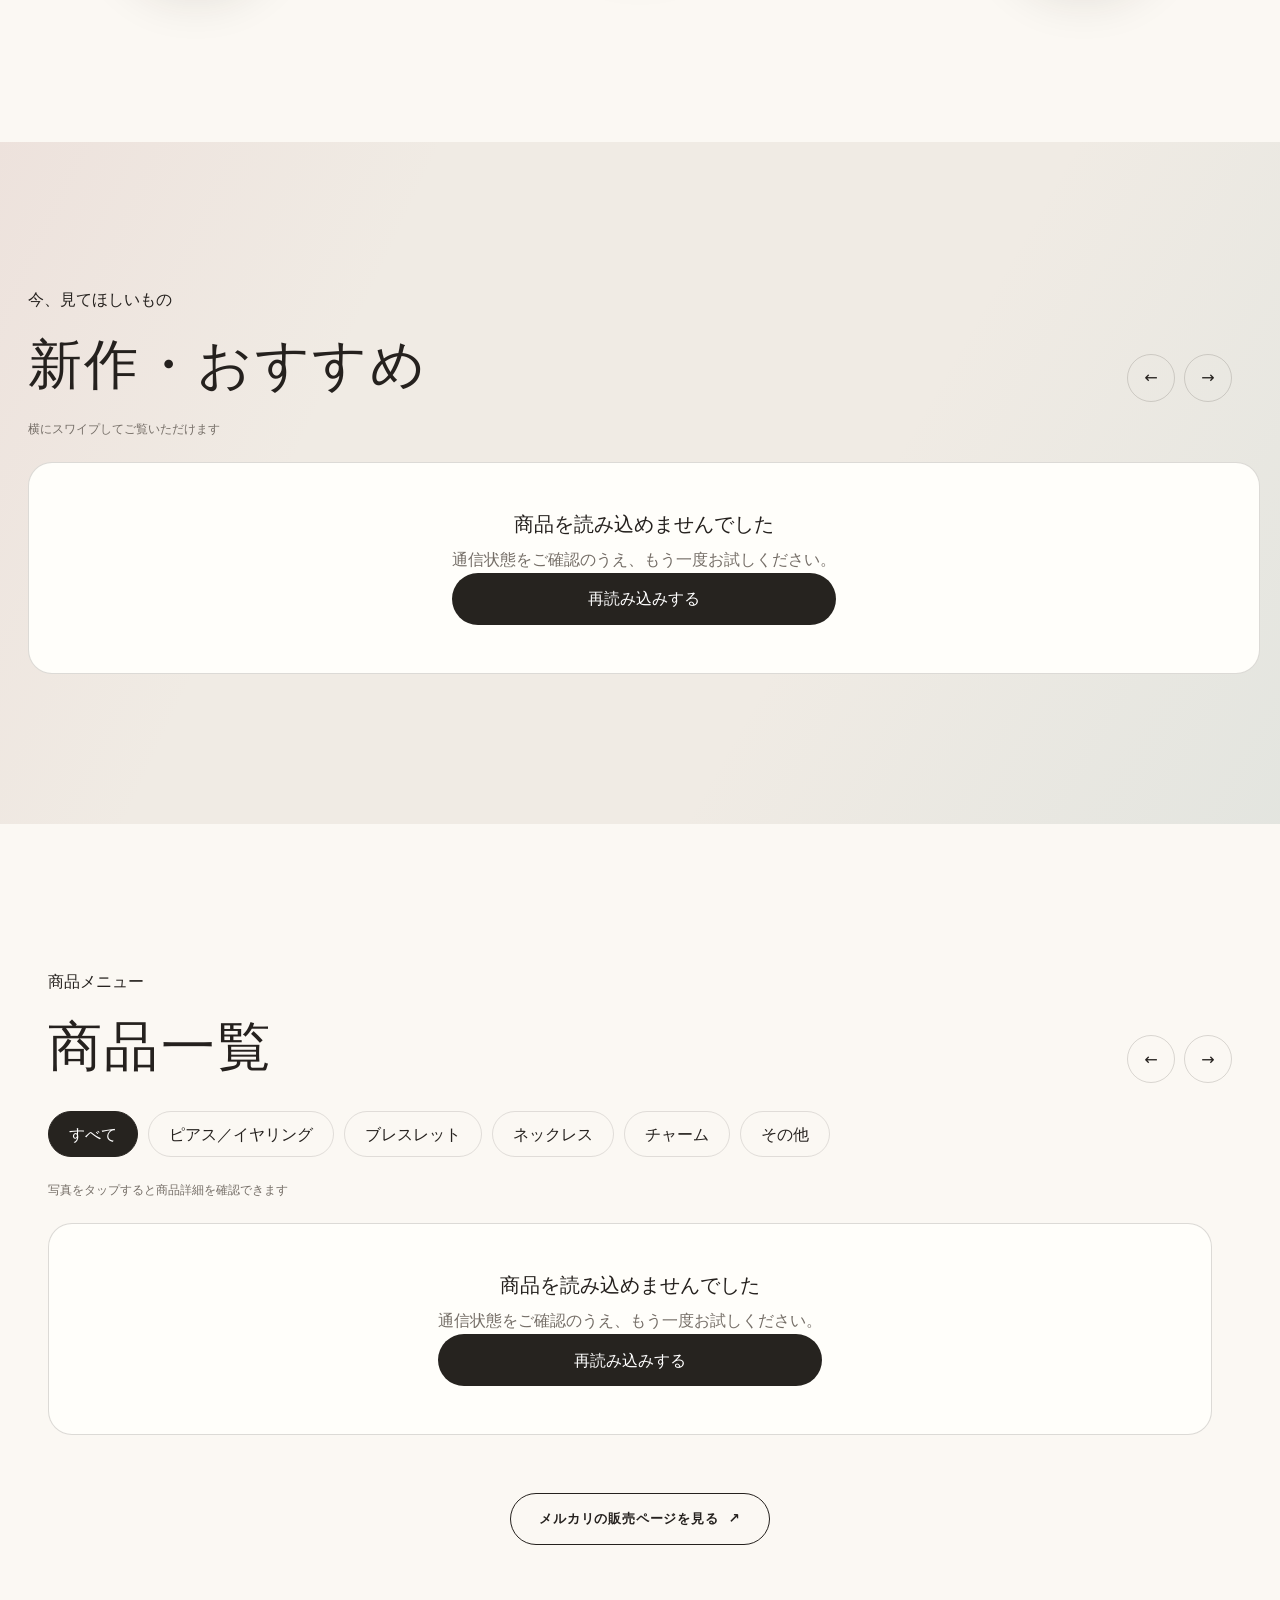
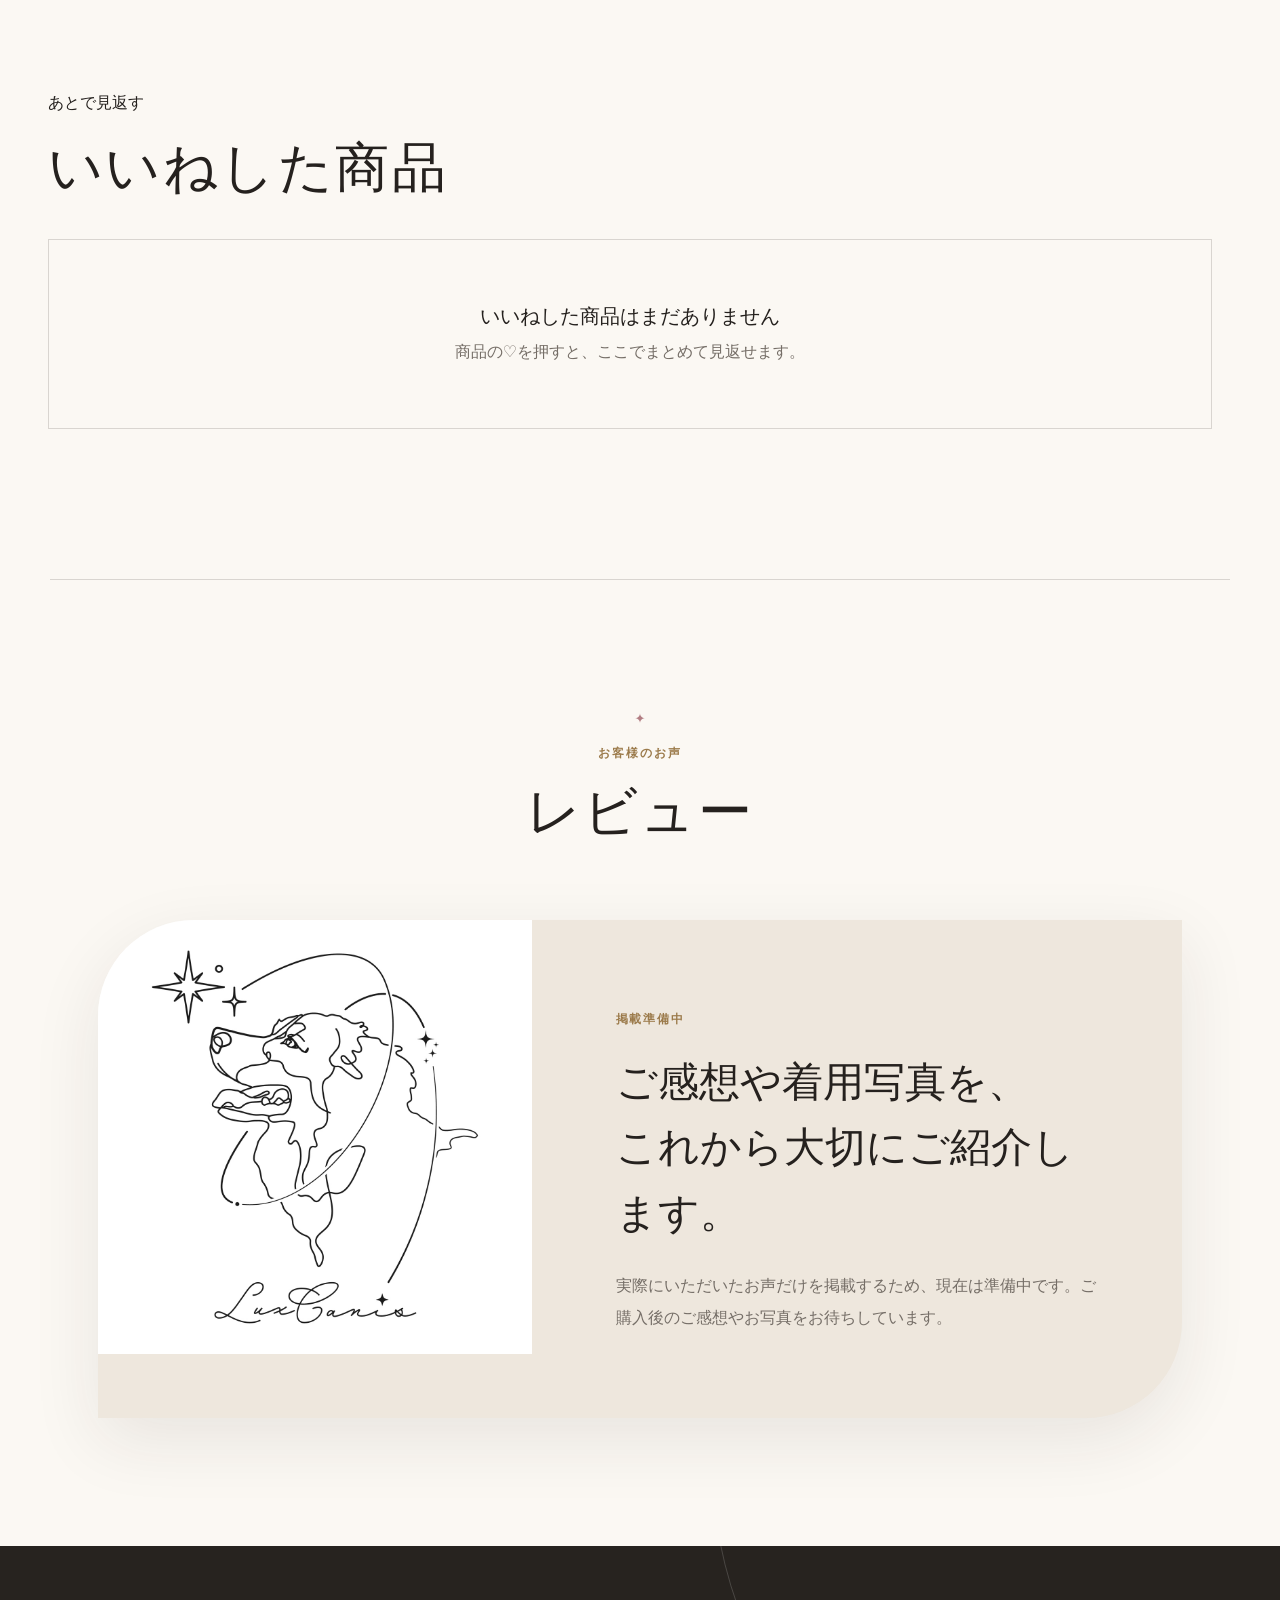
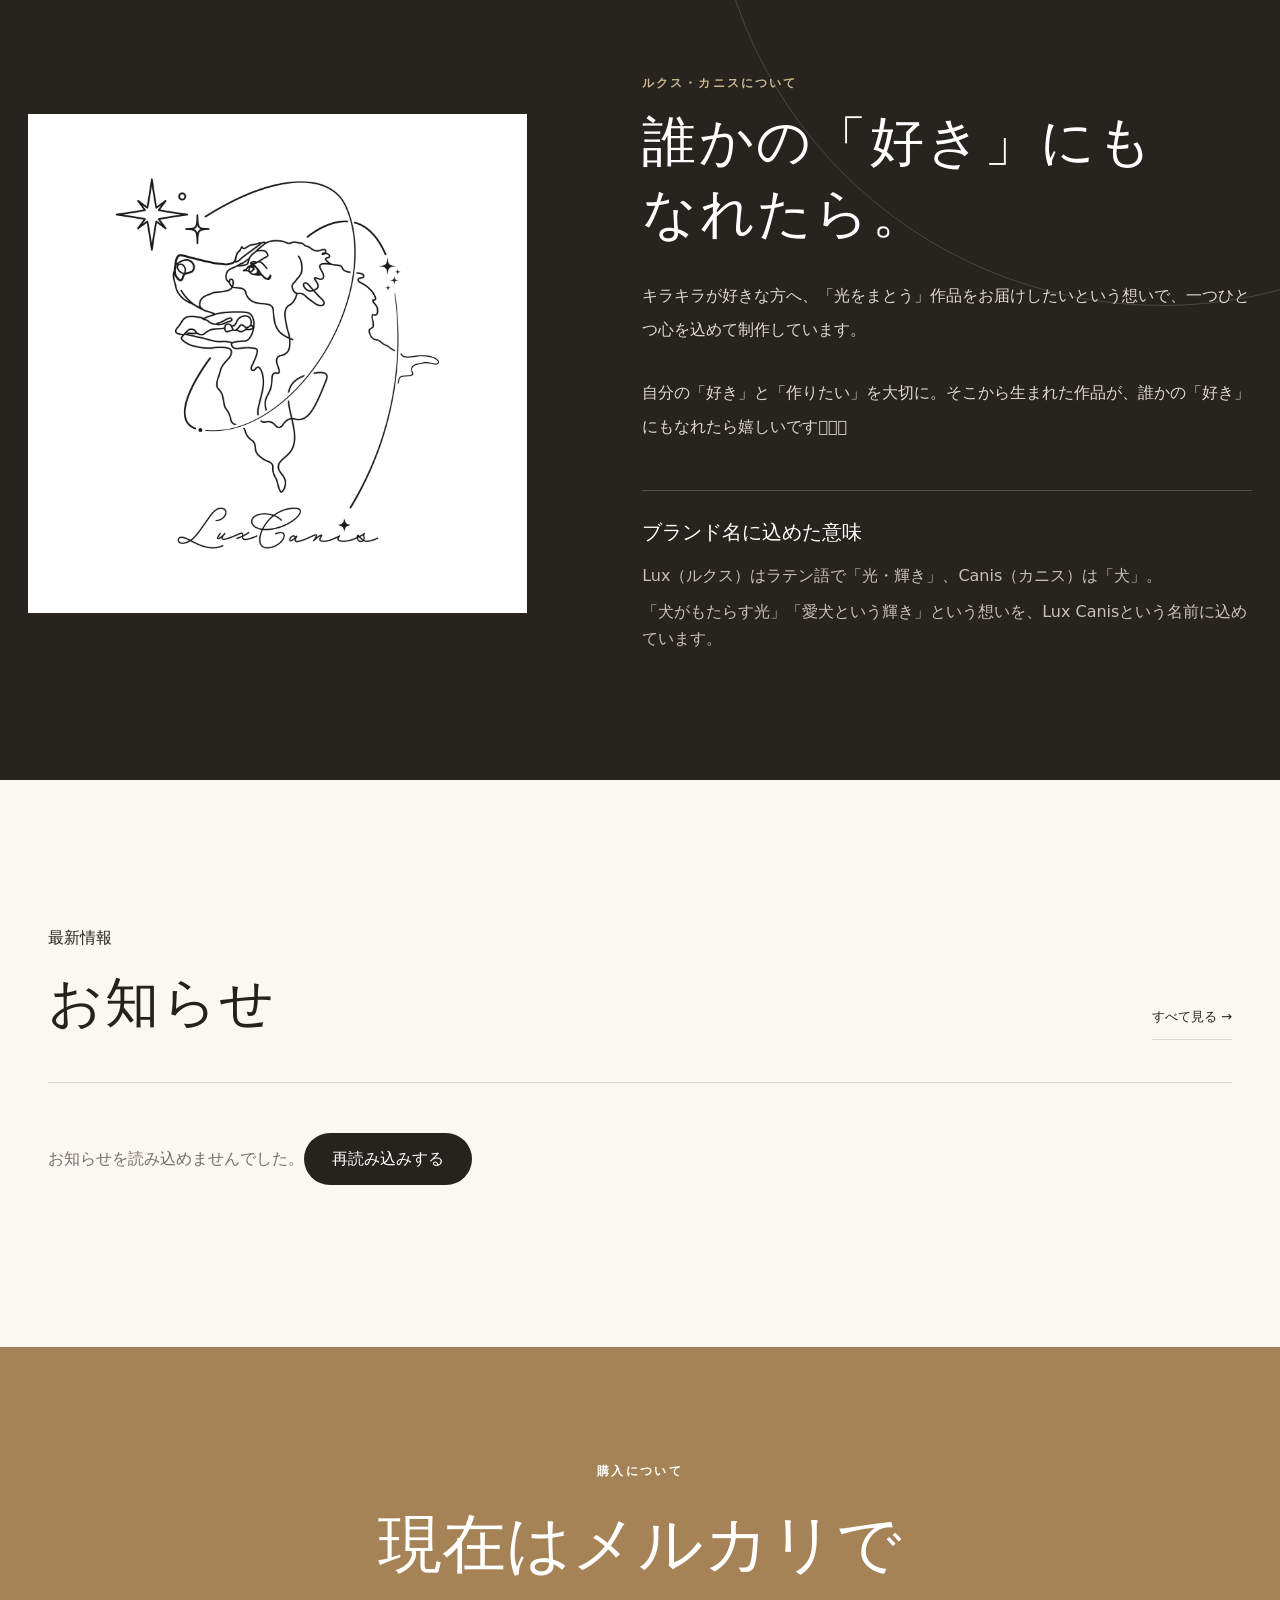
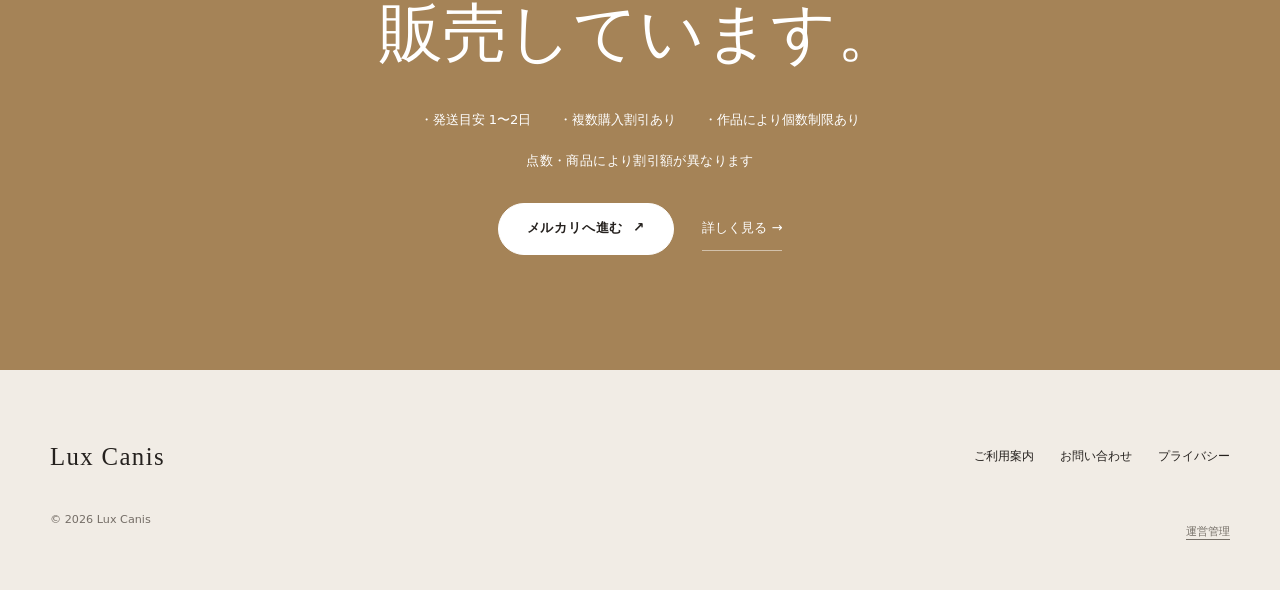
==== commit 528950df: "Refine storefront readability and harden customer interactions" ====
--- a/index.html
+++ b/index.html
@@ -13,9 +13,9 @@
   <link rel="stylesheet" href="./home-art.css">
   <script defer src="./script.js"></script>
 </head>
-<body class="home-v2">
+<body class="home-v2" id="top">
   <a class="skip-link" href="#main">本文へ移動</a>
-  <header class="home-header" id="top">
+  <header class="home-header">
     <a class="home-brand" href="#top" aria-label="ページの一番上へ戻る">Lux Canis</a>
     <button class="menu-button" type="button" aria-label="詳細メニューを開く" aria-controls="site-menu" aria-expanded="false"><span></span><span></span><span></span></button>
   </header>
@@ -25,8 +25,8 @@
       <div class="home-hero-shade"></div>
       <div class="home-hero-copy">
         <img class="home-hero-logo" src="./assets/lux-canis-logo.jpg" alt="Lux Canis ロゴ" width="1280" height="1280">
-        <h1 id="hero-title">光をまとう、<br>わたしだけの色。</h1>
-        <p>心を込めて仕立てる、ハンドメイドアクセサリー。</p>
+        <h1 id="hero-title"><span>光をまとう、</span><span>わたしだけの色。</span></h1>
+        <p>心を込めて作るアクセサリー</p>
         <a class="home-hero-button" href="#items">商品を見る</a>
       </div>
       <a class="scroll-cue" href="#categories"><span>下へスクロール</span><i aria-hidden="true"></i></a>
@@ -79,7 +79,7 @@
       <div class="home-notice-list" id="home-notice-list" aria-live="polite" aria-busy="true"><p class="rail-loading">お知らせを読み込んでいます…</p></div>
     </section>
 
-    <section class="purchase-banner" aria-labelledby="purchase-title"><p>購入について</p><h2 id="purchase-title">現在はメルカリで<br>販売しています。</h2><ul><li>発送目安 1〜2日</li><li>まとめ買い割引あり</li><li>作品により個数制限あり</li></ul><div class="purchase-actions"><a class="light-button" href="https://jp.mercari.com/user/profile/600352309?utm_medium=share&amp;utm_source=ios" target="_blank" rel="noopener noreferrer">メルカリへ進む <span aria-hidden="true">↗</span></a><a href="./guide.html#purchase">詳しく見る →</a></div></section>
+<section class="purchase-banner" aria-labelledby="purchase-title"><p>購入について</p><h2 id="purchase-title">現在はメルカリで<br>販売しています。</h2><ul><li>発送目安 1〜2日</li><li>複数購入割引あり</li><li>作品により個数制限あり</li></ul><p class="purchase-discount-note">点数・商品により割引額が異なります</p><div class="purchase-actions"><a class="light-button" href="https://jp.mercari.com/user/profile/600352309?utm_medium=share&amp;utm_source=ios" target="_blank" rel="noopener noreferrer">メルカリへ進む <span aria-hidden="true">↗</span></a><a href="./guide.html#purchase">詳しく見る →</a></div></section>
   </main>
 
   <div class="menu-scrim" data-menu-close hidden></div>
--- a/home-v2.css
+++ b/home-v2.css
@@ -76,7 +76,8 @@
 .home-hero-photo,
 .home-hero-shade { position: absolute; inset: 0; width: 100%; height: 100%; }
 .home-hero-photo { z-index: -2; object-fit: cover; object-position: center; }
-.home-hero-shade { z-index: -1; background: linear-gradient(180deg, rgba(29, 23, 18, .24), rgba(29, 23, 18, .08) 42%, rgba(29, 23, 18, .46)); }
+.home-hero-shade { z-index: -1; background: linear-gradient(180deg, rgba(23, 20, 18, .64), rgba(23, 20, 18, .34) 28%, rgba(23, 20, 18, .62) 52%, rgba(23, 20, 18, .66) 100%); }
+.home-header:not(.scrolled) .home-brand { text-shadow: 0 1px 3px rgba(0, 0, 0, .7); }
 .home-hero-copy { width: min(92vw, 650px); padding: 112px 24px 92px; text-align: center; color: #fff; }
 
 .home-hero-logo {
@@ -93,12 +94,14 @@
 
 .home-hero h1 {
   margin: 0;
-  font: 500 clamp(2.5rem, 6vw, 5.6rem)/1.34 "Yu Mincho", "Hiragino Mincho ProN", Georgia, serif;
+  font: 500 clamp(1.8rem, 5vw, 3.6rem)/1.5 "Yu Mincho", "Hiragino Mincho ProN", Georgia, serif;
   letter-spacing: .08em;
-  text-shadow: 0 2px 24px rgba(23, 17, 13, .35);
-}
-
-.home-hero-copy > p { margin: 22px 0 28px; font-size: clamp(.84rem, 1.3vw, 1rem); letter-spacing: .12em; }
+  text-shadow: 0 2px 4px rgba(0, 0, 0, .65), 0 4px 20px rgba(0, 0, 0, .25);
+}
+
+.home-hero-copy > p { margin: 22px 0 28px; font-size: clamp(.875rem, 1.3vw, 1rem); letter-spacing: .06em; font-weight: 500; text-shadow: 0 1px 3px rgba(0, 0, 0, .8); }
+.home-hero h1 span { display: block; }
+.home-v2 .item-section .category-filters { margin-top: 28px; margin-bottom: 24px; }
 .home-hero-button,
 .outline-button,
 .light-button {
@@ -119,6 +122,7 @@
 .home-hero-button:hover { background: var(--home-ink); color: #fff; border-color: var(--home-ink); }
 .scroll-cue { position: absolute; left: 50%; bottom: max(24px, env(safe-area-inset-bottom)); translate: -50% 0; min-height: 52px; display: grid; place-items: center; gap: 6px; color: #fff; font-size: .67rem; letter-spacing: .12em; }
 .scroll-cue i { width: 1px; height: 28px; background: currentColor; }
+.scroll-cue { font-size: .75rem; text-shadow: 0 1px 3px rgba(0, 0, 0, .8); }
 
 .home-section { max-width: 1320px; margin: 0 auto; padding: clamp(82px, 10vw, 142px) clamp(20px, 4vw, 48px); }
 .home-heading > p { margin: 0 0 12px; color: var(--home-gold); font-size: .72rem; font-weight: 700; letter-spacing: .18em; }
@@ -179,6 +183,8 @@
 .catalog-empty p, .favorites-empty p { margin: 0; }
 .shop-link-wrap { margin-top: 36px; text-align: center; }
 .outline-button:hover { background: var(--home-ink); color: #fff; }
+.home-v2 .filter-button:active, .favorite-button:active { background-color: var(--home-cream); color: var(--home-ink); }
+.home-v2 .filter-button.is-active:active { background-color: var(--home-ink); color: #fff; }
 
 .favorites-section { padding-top: 0; }
 .favorites-section .product-rail { margin-top: 34px; }
@@ -213,6 +219,7 @@
 .purchase-banner h2 { margin: 0; font: 500 clamp(2rem, 5vw, 4.7rem)/1.4 "Yu Mincho", Georgia, serif; }
 .purchase-banner ul { margin: 30px 0; padding: 0; display: flex; justify-content: center; flex-wrap: wrap; gap: 10px 28px; list-style: none; font-size: .82rem; }
 .purchase-banner li::before { content: "・"; }
+.purchase-banner .purchase-discount-note { margin: -12px 0 30px; font-size: .82rem; font-weight: 400; letter-spacing: .03em; line-height: 1.8; }
 .purchase-actions { display: flex; justify-content: center; align-items: center; flex-wrap: wrap; gap: 18px 28px; }
 .light-button { background: #fff; color: var(--home-ink); border-color: #fff; }
 .purchase-actions > a:last-child { min-height: 44px; display: inline-flex; align-items: center; border-bottom: 1px solid rgba(255,255,255,.5); font-size: .82rem; }
@@ -269,7 +276,7 @@
   .home-hero-photo { object-position: 51% center; }
   .home-hero-copy { padding-top: 92px; padding-bottom: 100px; }
   .home-hero-logo { width: 150px; border-width: 7px; margin-bottom: 20px; }
-  .home-hero h1 { font-size: clamp(2.25rem, 10vw, 3.2rem); line-height: 1.42; }
+  .home-hero h1 { font-size: clamp(1.65rem, 7.2vw, 2.5rem); line-height: 1.55; letter-spacing: .035em; }
   .home-hero-copy > p { max-width: 300px; margin-inline: auto; line-height: 1.9; }
   .home-section { padding: 78px 18px; }
   .home-heading h2 { font-size: clamp(1.9rem, 9vw, 2.7rem); }
--- a/home-art.css
+++ b/home-art.css
@@ -122,7 +122,12 @@
 .home-v2 .drawer-social a:hover,
 .home-v2 .drawer-social button:hover { border-color: #dbc192; background: rgba(255,255,255,.05); }
 .home-v2 a:focus-visible,
-.home-v2 button:focus-visible { outline: 3px solid #d9bd8c; outline-offset: 4px; }
+.home-v2 button:focus-visible { outline: 3px solid #72542e; outline-offset: 4px; }
+.home-hero a:focus-visible,
+.home-header:not(.scrolled) a:focus-visible,
+.home-header:not(.scrolled) button:focus-visible,
+.home-v2 .site-menu a:focus-visible,
+.home-v2 .site-menu button:focus-visible { outline-color: #fff; }
 
 @media (max-width: 820px) {
   .category-section { padding-inline: 0; }
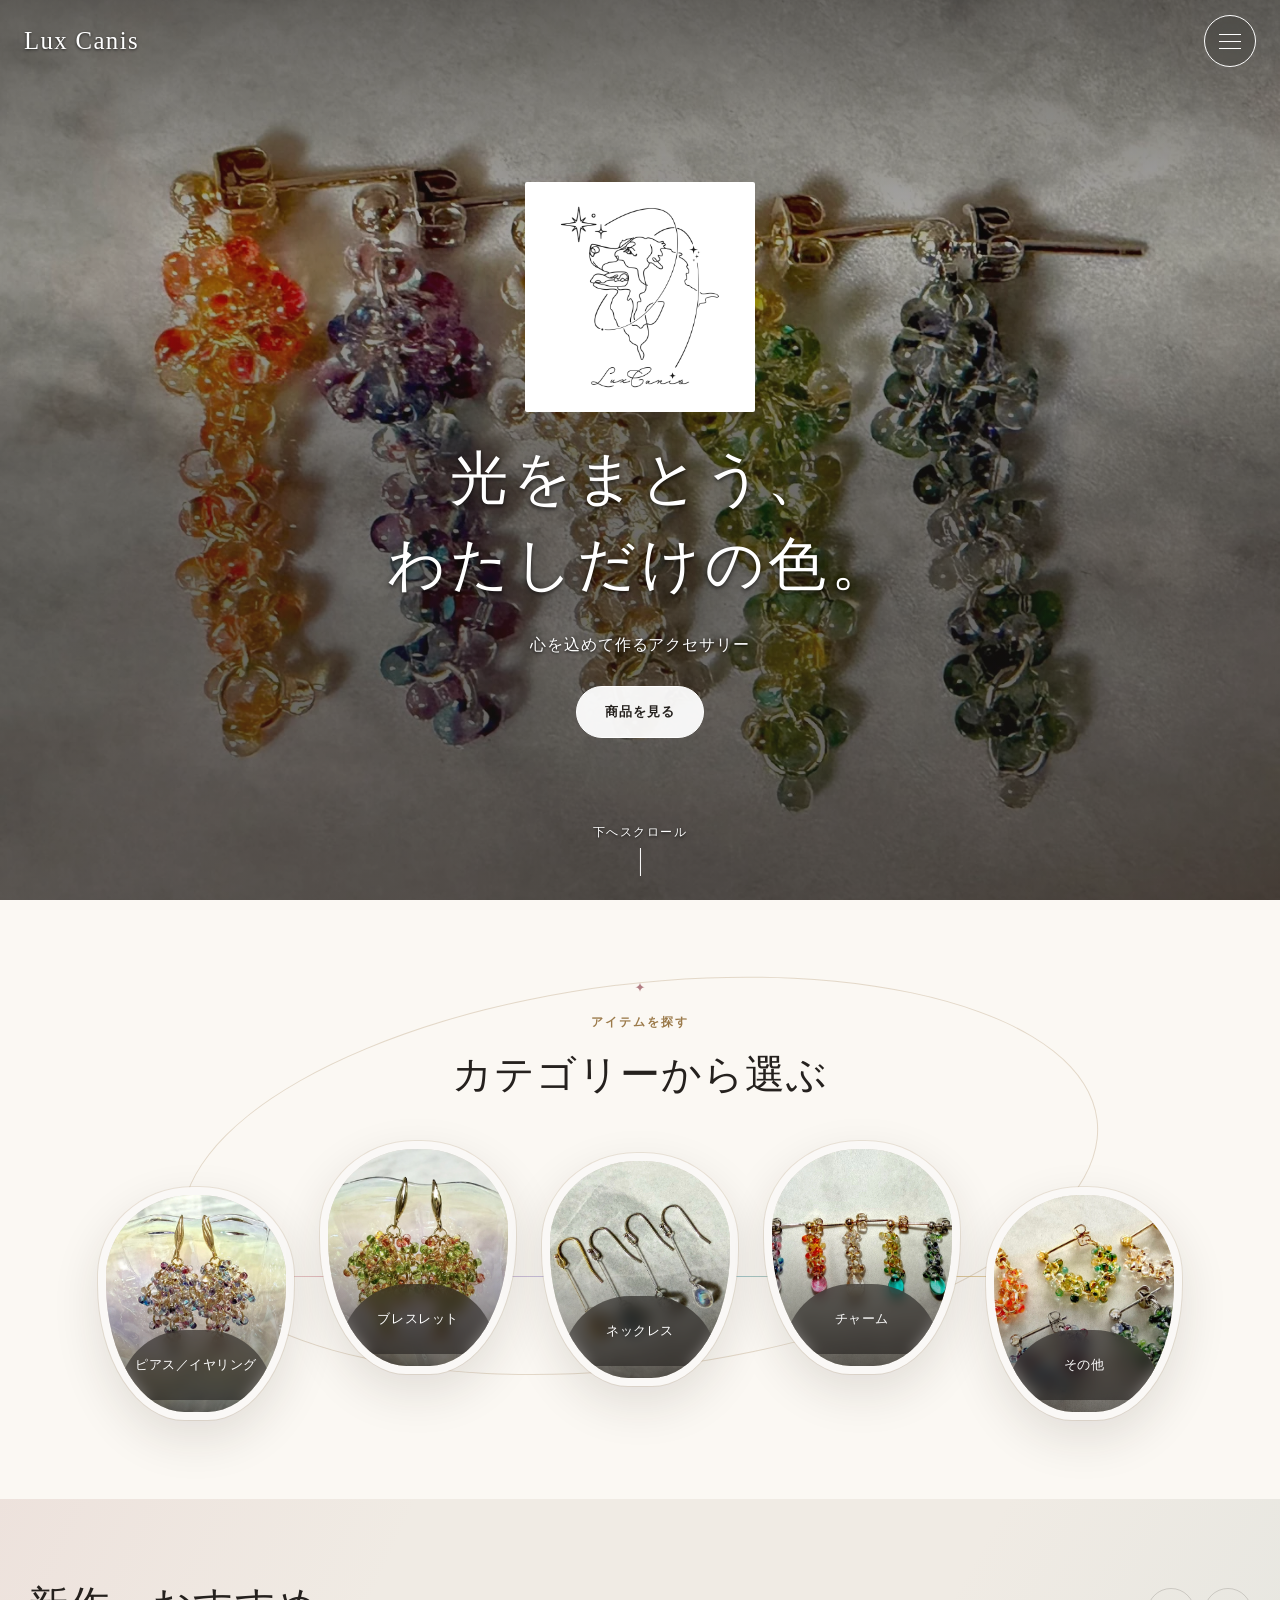
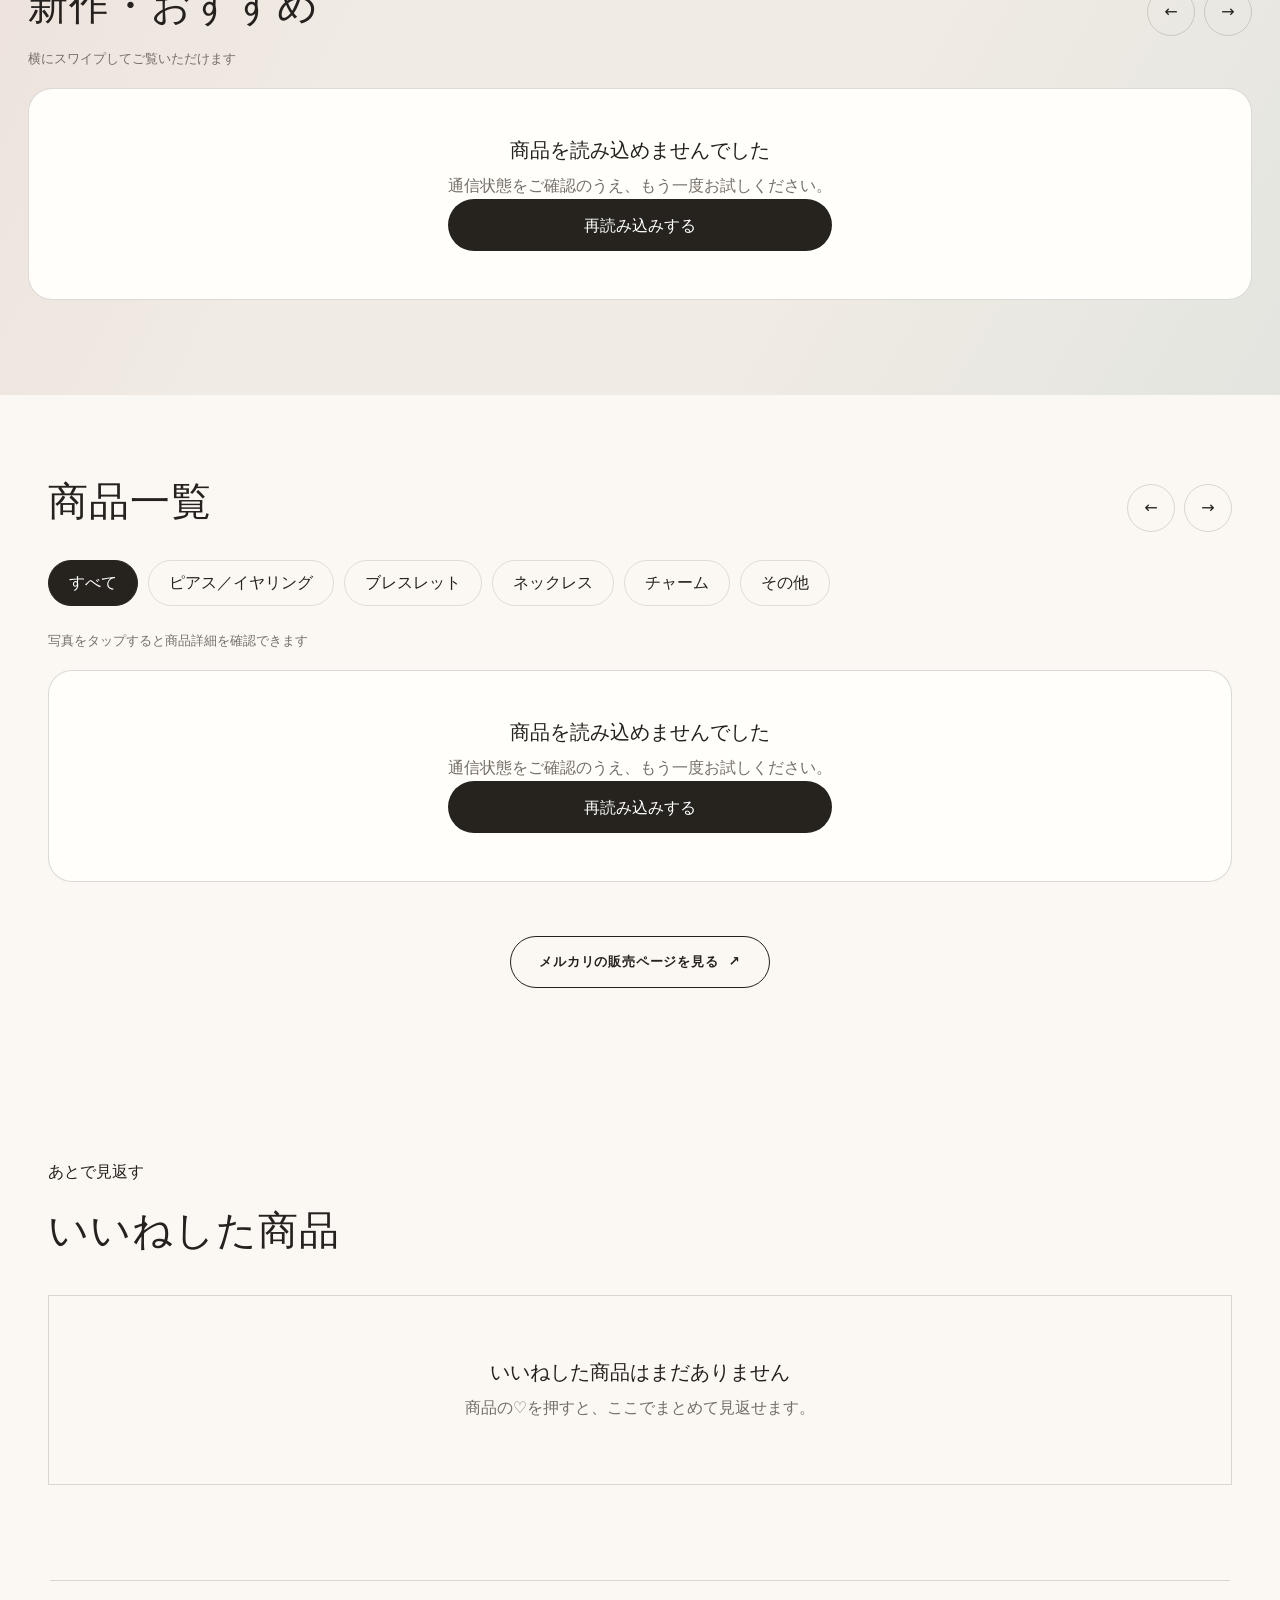
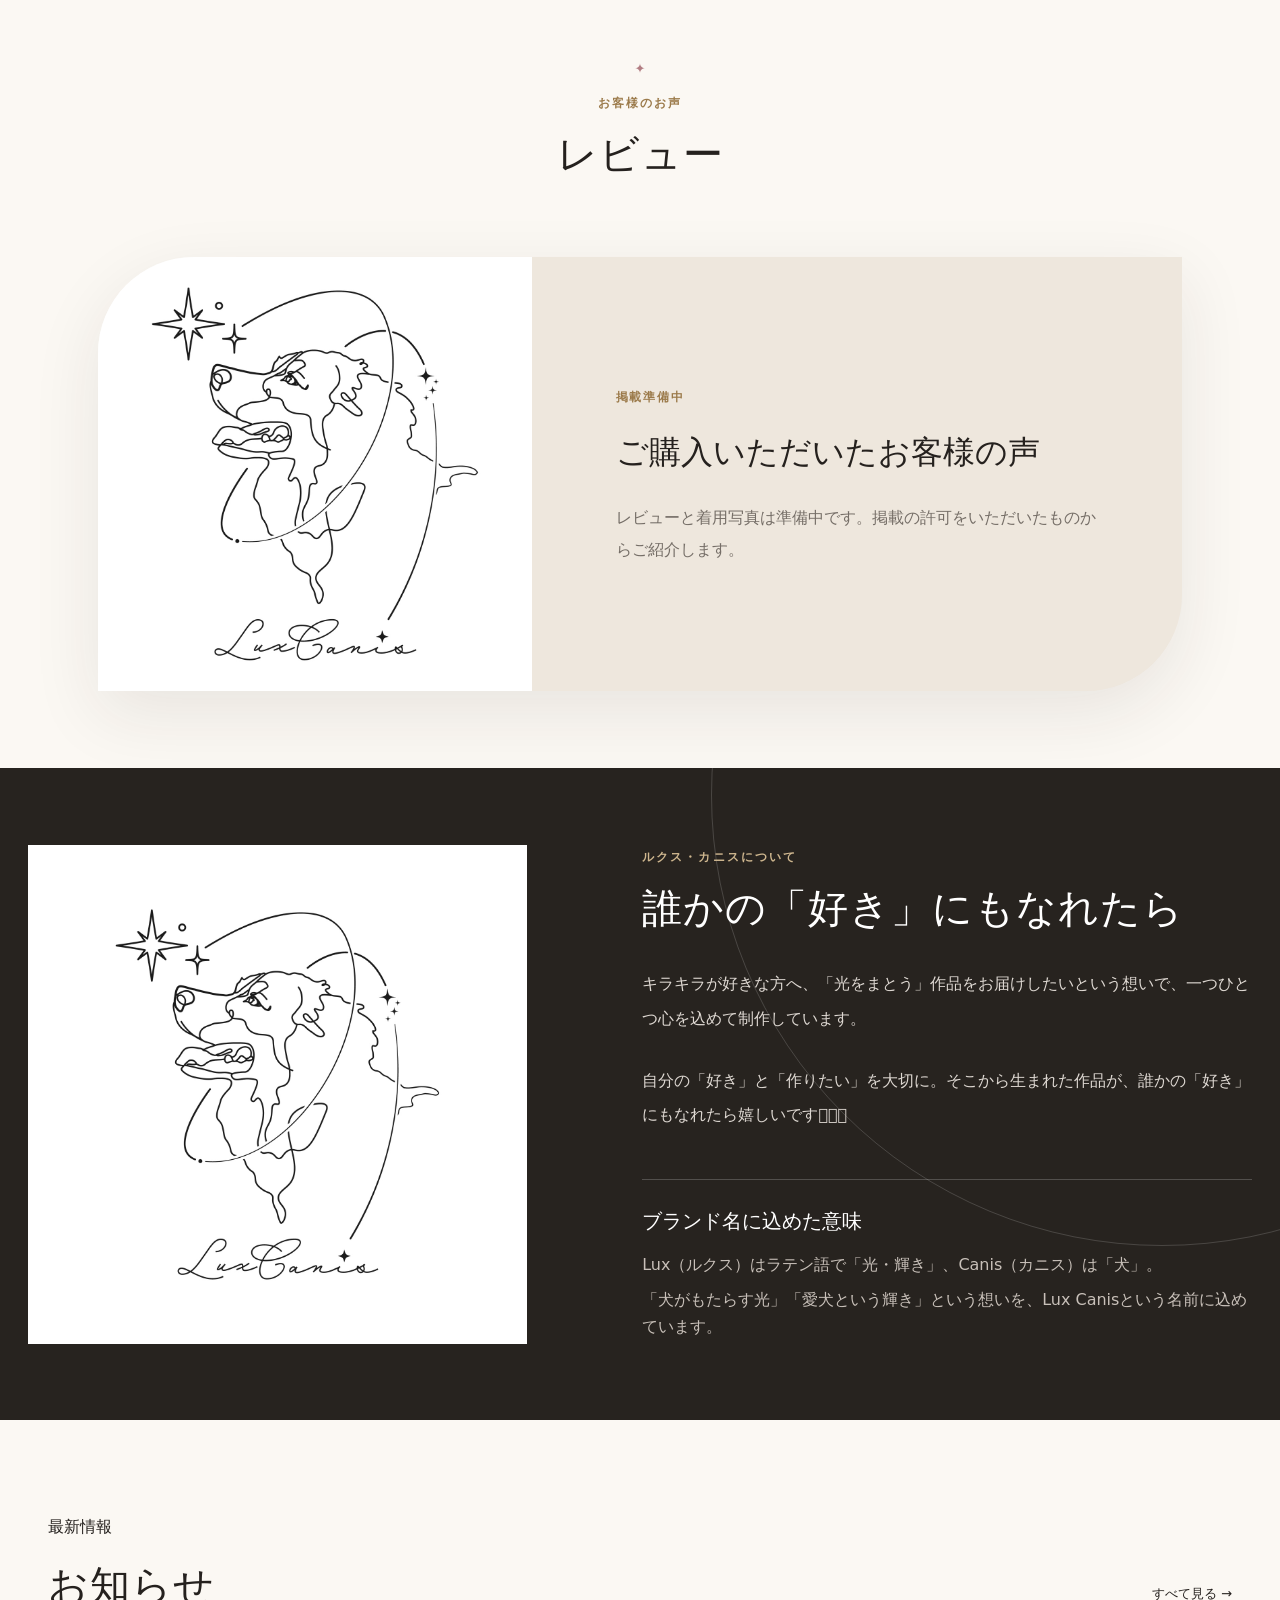
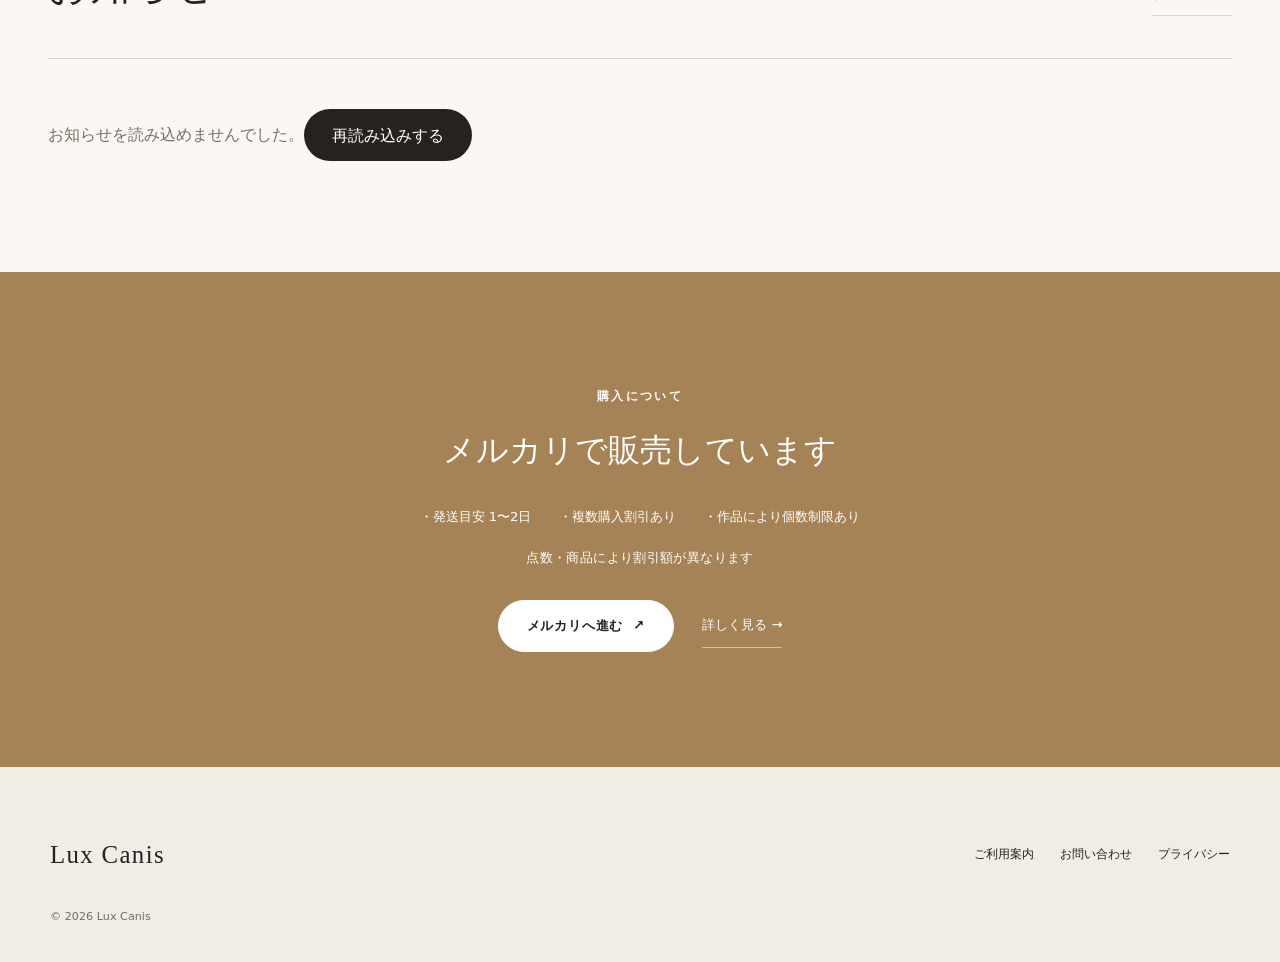
==== commit f6896283: "Refine Japanese storefront and secure account operations" ====
--- a/index.html
+++ b/index.html
@@ -35,22 +35,22 @@
     <section class="home-section category-section" id="categories" aria-labelledby="category-title">
       <div class="home-heading centered-heading"><p>アイテムを探す</p><h2 id="category-title">カテゴリーから選ぶ</h2></div>
       <div class="category-orbit" aria-label="5つの商品カテゴリー">
-        <a class="category-card" href="#items" data-filter-link="ear"><img src="./assets/item-03.webp" alt="ピアス・イヤリングの商品写真" loading="lazy" decoding="async"><span><small>光のかけら 01</small>ピアス／イヤリング</span></a>
-        <a class="category-card" href="#items" data-filter-link="bracelet"><img src="./assets/item-08.webp" alt="ブレスレットカテゴリーのイメージ" loading="lazy" decoding="async"><span><small>光のかけら 02</small>ブレスレット</span></a>
-        <a class="category-card" href="#items" data-filter-link="necklace"><img src="./assets/item-07.webp" alt="ネックレスカテゴリーのイメージ" loading="lazy" decoding="async"><span><small>光のかけら 03</small>ネックレス</span></a>
-        <a class="category-card" href="#items" data-filter-link="charm"><img src="./assets/item-04.webp" alt="チャームカテゴリーのイメージ" loading="lazy" decoding="async"><span><small>光のかけら 04</small>チャーム</span></a>
-        <a class="category-card" href="#items" data-filter-link="other"><img src="./assets/item-05.webp" alt="その他カテゴリーのイメージ" loading="lazy" decoding="async"><span><small>光のかけら 05</small>その他</span></a>
+        <a class="category-card" href="#items" data-filter-link="ear"><img src="./assets/item-03.webp" alt="ピアス・イヤリングの商品写真" loading="lazy" decoding="async"><span>ピアス／イヤリング</span></a>
+        <a class="category-card" href="#items" data-filter-link="bracelet"><img src="./assets/item-08.webp" alt="ブレスレットカテゴリーのイメージ" loading="lazy" decoding="async"><span>ブレスレット</span></a>
+        <a class="category-card" href="#items" data-filter-link="necklace"><img src="./assets/item-07.webp" alt="ネックレスカテゴリーのイメージ" loading="lazy" decoding="async"><span>ネックレス</span></a>
+        <a class="category-card" href="#items" data-filter-link="charm"><img src="./assets/item-04.webp" alt="チャームカテゴリーのイメージ" loading="lazy" decoding="async"><span>チャーム</span></a>
+        <a class="category-card" href="#items" data-filter-link="other"><img src="./assets/item-05.webp" alt="その他カテゴリーのイメージ" loading="lazy" decoding="async"><span>その他</span></a>
       </div>
     </section>
 
     <section class="home-section feature-section" aria-labelledby="feature-title">
-      <div class="home-heading row-heading"><div><p>今、見てほしいもの</p><h2 id="feature-title">新作・おすすめ</h2></div><div class="rail-buttons" aria-label="新作・おすすめ商品のスクロール操作"><button type="button" data-scroll="feature-rail" data-direction="prev" aria-label="前の商品を見る">←</button><button type="button" data-scroll="feature-rail" data-direction="next" aria-label="次の商品を見る">→</button></div></div>
+      <div class="home-heading row-heading"><div><h2 id="feature-title">新作・おすすめ</h2></div><div class="rail-buttons" aria-label="新作・おすすめ商品のスクロール操作"><button type="button" data-scroll="feature-rail" data-direction="prev" aria-label="前の商品を見る">←</button><button type="button" data-scroll="feature-rail" data-direction="next" aria-label="次の商品を見る">→</button></div></div>
       <p class="swipe-hint">横にスワイプしてご覧いただけます</p>
       <div class="product-rail feature-rail" id="feature-rail" aria-live="polite" aria-busy="true"><div class="rail-loading">商品を読み込んでいます…</div></div>
     </section>
 
     <section class="home-section item-section" id="items" aria-labelledby="items-title">
-      <div class="home-heading row-heading"><div><p>商品メニュー</p><h2 id="items-title">商品一覧</h2></div><div class="rail-buttons" aria-label="商品のスクロール操作"><button type="button" data-scroll="product-rail" data-direction="prev" aria-label="前の商品を見る">←</button><button type="button" data-scroll="product-rail" data-direction="next" aria-label="次の商品を見る">→</button></div></div>
+      <div class="home-heading row-heading"><div><h2 id="items-title">商品一覧</h2></div><div class="rail-buttons" aria-label="商品のスクロール操作"><button type="button" data-scroll="product-rail" data-direction="prev" aria-label="前の商品を見る">←</button><button type="button" data-scroll="product-rail" data-direction="next" aria-label="次の商品を見る">→</button></div></div>
       <div class="category-filters" aria-label="商品カテゴリーで絞り込む">
         <button class="filter-button is-active" type="button" data-filter="all" aria-pressed="true">すべて</button><button class="filter-button" type="button" data-filter="ear" aria-pressed="false">ピアス／イヤリング</button><button class="filter-button" type="button" data-filter="bracelet" aria-pressed="false">ブレスレット</button><button class="filter-button" type="button" data-filter="necklace" aria-pressed="false">ネックレス</button><button class="filter-button" type="button" data-filter="charm" aria-pressed="false">チャーム</button><button class="filter-button" type="button" data-filter="other" aria-pressed="false">その他</button>
       </div>
@@ -66,12 +66,12 @@
 
     <section class="home-section review-section" id="reviews" aria-labelledby="review-title">
       <div class="home-heading centered-heading"><p>お客様のお声</p><h2 id="review-title">レビュー</h2></div>
-      <div class="review-placeholder"><div class="review-placeholder-image"><img src="./assets/lux-canis-logo.jpg" alt="Lux Canis ロゴ" loading="lazy" width="1280" height="1280"></div><div class="review-placeholder-copy"><span>掲載準備中</span><h3>ご感想や着用写真を、<br>これから大切にご紹介します。</h3><p>実際にいただいたお声だけを掲載するため、現在は準備中です。ご購入後のご感想やお写真をお待ちしています。</p></div></div>
+      <div class="review-placeholder"><div class="review-placeholder-image"><img src="./assets/lux-canis-logo.jpg" alt="Lux Canis ロゴ" loading="lazy" width="1280" height="1280"></div><div class="review-placeholder-copy"><span>掲載準備中</span><h3>ご購入いただいたお客様の声</h3><p>レビューと着用写真は準備中です。掲載の許可をいただいたものからご紹介します。</p></div></div>
     </section>
 
     <section class="home-section about-section-v2" id="about" aria-labelledby="about-title">
       <div class="about-logo-panel"><img src="./assets/lux-canis-logo.jpg" alt="犬と光を描いたLux Canisのロゴ" loading="lazy" width="1280" height="1280"></div>
-      <div class="about-story"><div class="home-heading"><p>ルクス・カニスについて</p><h2 id="about-title">誰かの「好き」にも<br>なれたら。</h2></div><p>キラキラが好きな方へ、「光をまとう」作品をお届けしたいという想いで、一つひとつ心を込めて制作しています。</p><p>自分の「好き」と「作りたい」を大切に。そこから生まれた作品が、誰かの「好き」にもなれたら嬉しいです𓂃𓈒𓏸</p><div class="name-story"><h3>ブランド名に込めた意味</h3><p>Lux（ルクス）はラテン語で「光・輝き」、Canis（カニス）は「犬」。</p><p>「犬がもたらす光」「愛犬という輝き」という想いを、Lux Canisという名前に込めています。</p></div></div>
+      <div class="about-story"><div class="home-heading"><p>ルクス・カニスについて</p><h2 id="about-title">誰かの「好き」にもなれたら</h2></div><p>キラキラが好きな方へ、「光をまとう」作品をお届けしたいという想いで、一つひとつ心を込めて制作しています。</p><p>自分の「好き」と「作りたい」を大切に。そこから生まれた作品が、誰かの「好き」にもなれたら嬉しいです𓂃𓈒𓏸</p><div class="name-story"><h3>ブランド名に込めた意味</h3><p>Lux（ルクス）はラテン語で「光・輝き」、Canis（カニス）は「犬」。</p><p>「犬がもたらす光」「愛犬という輝き」という想いを、Lux Canisという名前に込めています。</p></div></div>
     </section>
 
     <section class="home-section home-notices" id="notices" aria-labelledby="notices-title">
@@ -79,13 +79,13 @@
       <div class="home-notice-list" id="home-notice-list" aria-live="polite" aria-busy="true"><p class="rail-loading">お知らせを読み込んでいます…</p></div>
     </section>
 
-<section class="purchase-banner" aria-labelledby="purchase-title"><p>購入について</p><h2 id="purchase-title">現在はメルカリで<br>販売しています。</h2><ul><li>発送目安 1〜2日</li><li>複数購入割引あり</li><li>作品により個数制限あり</li></ul><p class="purchase-discount-note">点数・商品により割引額が異なります</p><div class="purchase-actions"><a class="light-button" href="https://jp.mercari.com/user/profile/600352309?utm_medium=share&amp;utm_source=ios" target="_blank" rel="noopener noreferrer">メルカリへ進む <span aria-hidden="true">↗</span></a><a href="./guide.html#purchase">詳しく見る →</a></div></section>
+<section class="purchase-banner" aria-labelledby="purchase-title"><p>購入について</p><h2 id="purchase-title">メルカリで販売しています</h2><ul><li>発送目安 1〜2日</li><li>複数購入割引あり</li><li>作品により個数制限あり</li></ul><p class="purchase-discount-note">点数・商品により割引額が異なります</p><div class="purchase-actions"><a class="light-button" href="https://jp.mercari.com/user/profile/600352309?utm_medium=share&amp;utm_source=ios" target="_blank" rel="noopener noreferrer">メルカリへ進む <span aria-hidden="true">↗</span></a><a href="./guide.html#purchase">詳しく見る →</a></div></section>
   </main>
 
   <div class="menu-scrim" data-menu-close hidden></div>
   <aside class="site-menu" id="site-menu" aria-hidden="true" aria-label="詳細メニュー">
     <div class="menu-head"><a class="menu-brand" href="#top" data-menu-close>Lux Canis</a><button class="menu-close" type="button" aria-label="詳細メニューを閉じる" data-menu-close>×</button></div>
-    <p class="menu-title">光の案内</p>
+    <p class="menu-title">メニュー</p>
     <div class="drawer-group">
       <p class="drawer-group-title">作品を探す</p>
       <nav class="drawer-nav" aria-label="作品を探すメニュー">
@@ -109,7 +109,7 @@
     <div class="drawer-social" aria-label="販売先とSNS"><p class="drawer-group-title">販売先・SNS</p><a href="https://jp.mercari.com/user/profile/600352309?utm_medium=share&amp;utm_source=ios" target="_blank" rel="noopener noreferrer">メルカリ <span>販売ページへ ↗</span></a><button class="demo-action" type="button" data-message="InstagramのURLはまだ設定されていません。">Instagram <span>準備中</span></button><a href="https://x.com/lux_canis?s=11&amp;t=lWyH4gcoqISd_hmwUv5dXQ" target="_blank" rel="noopener noreferrer">X（旧Twitter）<span>公式アカウントへ ↗</span></a></div>
   </aside>
 
-  <footer class="home-footer"><a href="#top" aria-label="ページの一番上へ戻る">Lux Canis</a><nav aria-label="フッターメニュー"><a href="./guide.html">ご利用案内</a><a href="./contact.html">お問い合わせ</a><a href="./privacy.html">プライバシー</a></nav><p>© <span id="year"></span> Lux Canis</p><a class="admin-demo-link" href="./admin.html" rel="nofollow">運営管理</a></footer>
+  <footer class="home-footer"><a href="#top" aria-label="ページの一番上へ戻る">Lux Canis</a><nav aria-label="フッターメニュー"><a href="./guide.html">ご利用案内</a><a href="./contact.html">お問い合わせ</a><a href="./privacy.html">プライバシー</a></nav><p>© <span id="year"></span> Lux Canis</p></footer>
   <div class="toast" id="toast" role="status" aria-live="polite"></div>
 </body>
 </html>
--- a/home-v2.css
+++ b/home-v2.css
@@ -154,7 +154,7 @@
   scroll-padding-inline: 0 20px;
   scrollbar-width: thin;
   scrollbar-color: rgba(37,33,30,.28) transparent;
-  padding: 0 max(20px, calc((100vw - 1320px) / 2)) 22px 0;
+  padding: 0 0 18px;
 }
 .home-v2 .product-grid { grid-template-columns: none; }
 .product-rail::-webkit-scrollbar { height: 4px; }
@@ -283,7 +283,7 @@
   .category-grid { margin-top: 38px; }
   .category-card span { left: 8px; right: 8px; bottom: 8px; padding-inline: 5px; font-size: .72rem; }
   .feature-section { padding-left: 18px; padding-right: 0; }
-  .home-v2 .product-rail { gap: 12px; padding-right: 18px; }
+  .home-v2 .product-rail { gap: 12px; padding-right: 0; }
   .home-v2 .product-card { flex-basis: min(70vw, 270px); }
   .home-v2 .feature-card { flex-basis: min(82vw, 330px); }
   .category-filters { margin-inline: -18px; padding-inline: 18px; overflow-x: auto; flex-wrap: nowrap; scrollbar-width: none; }
--- a/home-art.css
+++ b/home-art.css
@@ -1,4 +1,5 @@
 /* Lux Canis art direction: the orbit in the supplied logo becomes the site's visual grammar. */
+/* Product imagery keeps its original shape; only its frame is styled. */
 .category-section { position: relative; isolation: isolate; }
 .category-section::before {
   content: "";
@@ -71,8 +72,8 @@
     linear-gradient(300deg, rgba(142, 188, 192, .13), transparent 36%),
     #f0ebe4;
 }
-.home-v2 .product-card-image { border-radius: 38% 38% 12px 12px / 18% 18% 12px 12px; box-shadow: inset 0 0 0 1px rgba(255,255,255,.4); }
-.home-v2 .feature-card .product-card-image { border-radius: 68px 12px 68px 12px; }
+.home-v2 .product-card-image { border-radius: 0 28px 28px 0; box-shadow: inset 0 0 0 1px rgba(255,255,255,.4); }
+.home-v2 .feature-card .product-card-image { border-radius: 0 28px 28px 0; }
 .review-placeholder { border-radius: 96px 0 96px 0; overflow: hidden; box-shadow: 0 22px 70px rgba(44,34,28,.09); }
 .about-section-v2 { position: relative; overflow: hidden; isolation: isolate; }
 .about-section-v2::after {
@@ -152,3 +153,26 @@
   .home-v2 .site-menu { transition: none; }
   .category-orbit { scroll-behavior: auto; }
 }
+
+.home-v2 .home-section { padding-block: clamp(48px, 6vw, 80px); }
+.home-v2 .home-heading h2 { font-size: clamp(1.6rem, 3.2vw, 2.5rem); line-height: 1.5; letter-spacing: .025em; text-wrap: pretty; }
+.home-v2 .feature-section { padding-inline: max(20px, calc((100% - 1224px) / 2)); }
+.home-v2 .feature-section .row-heading { max-width: none; padding-right: 0; }
+.home-v2 .product-rail { min-width: 0; max-width: 100%; scroll-padding-inline: 0; }
+.home-v2 .product-card-image img { width: 100%; height: 100%; object-fit: contain; }
+.home-v2 .product-card a:hover img { transform: none; }
+.home-v2 .product-card-copy { min-height: 80px; padding-right: 50px; }
+.home-v2 .product-card-copy strong { overflow-wrap: anywhere; }
+.home-v2 .feature-label { top: 10px; left: 10px; font-size: .75rem; line-height: 1.5; }
+.home-v2 .category-orbit { margin-top: 24px; padding-block: 24px 36px; }
+.home-v2 .swipe-hint { margin: 12px 0 18px; font-size: .8125rem; }
+.home-v2 .rail-buttons button:disabled { opacity: .35; cursor: default; }
+.home-v2 .drawer-nav a strong small { font-size: .75rem; line-height: 1.6; color: #c7c1ca; }
+.home-v2 .drawer-group-title { font-size: .75rem; letter-spacing: .08em; }
+.home-v2 .review-placeholder-copy h3, .home-v2 .purchase-banner h2 { font-size: clamp(1.4rem, 3vw, 2rem); line-height: 1.6; text-wrap: pretty; }
+@media (max-width: 560px) {
+  .home-v2 .row-heading { gap: 12px; align-items: center; }
+  .home-v2 .rail-buttons { gap: 6px; }
+  .home-v2 .rail-buttons button { width: 44px; height: 44px; }
+  .home-v2 .feature-section .home-heading h2 { font-size: clamp(1.25rem, 5.4vw, 1.6rem); }
+}
